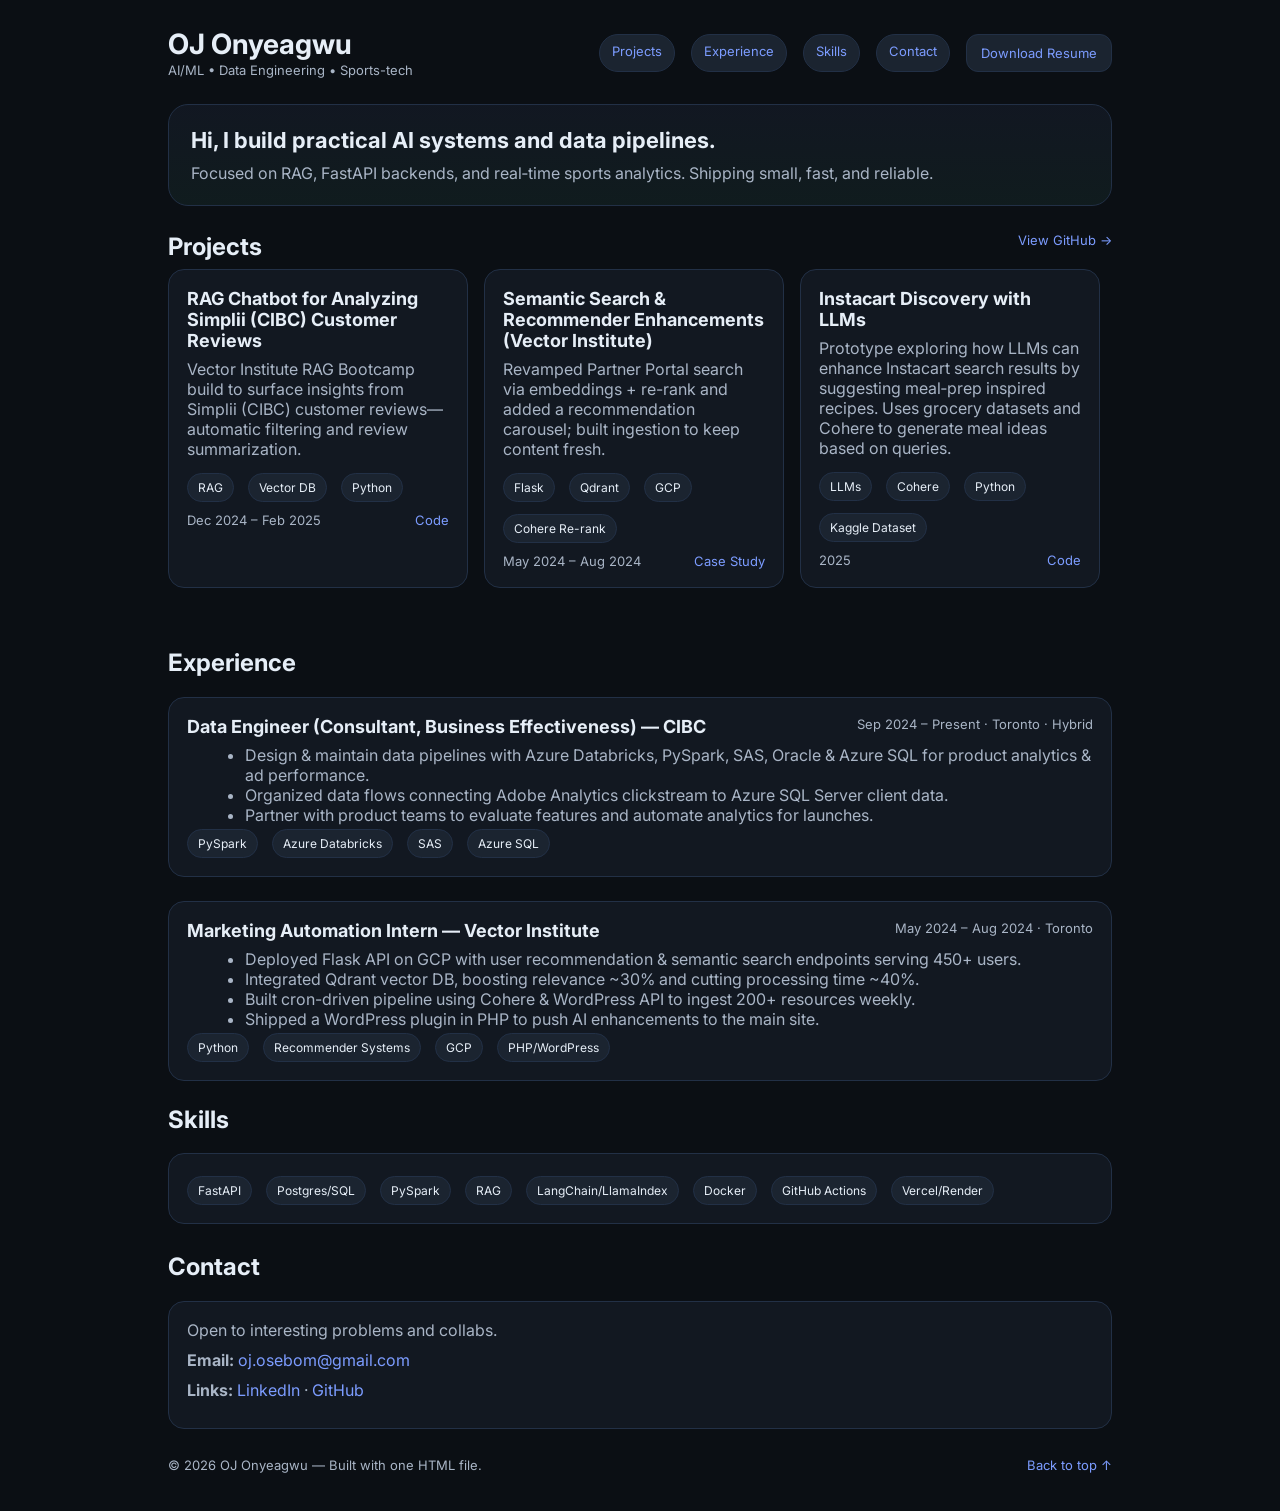
==== index.html @ ae79fc13 "Update index.html" ====
<!doctype html>
<html lang="en">
<head>
  <meta charset="utf-8" />
  <meta name="viewport" content="width=device-width, initial-scale=1" />
  <title>OJ Onyeagwu — Portfolio</title>
  <meta name="description" content="Portfolio of OJ Onyeagwu — projects, experience, and contact." />
  <link rel="preconnect" href="https://fonts.googleapis.com">
  <link rel="preconnect" href="https://fonts.gstatic.com" crossorigin>
  <link href="https://fonts.googleapis.com/css2?family=Inter:wght@400;500;600;700&display=swap" rel="stylesheet">
  <style>
    :root{--bg:#0b0f14;--card:#121821;--ink:#e6eef7;--muted:#a9b5c6;--brand:#7c9cff;--accent:#63e6be;--chip:#1b2430;--border:#223046}
    *{box-sizing:border-box}
    html,body{margin:0;background:var(--bg);color:var(--ink);font-family:Inter,system-ui,Segoe UI,Roboto,Helvetica,Arial,sans-serif}
    a{color:var(--brand);text-decoration:none;cursor:pointer}
    a:hover{text-decoration:underline}
    .wrap{max-width:1000px;margin:0 auto;padding:28px}
    header{display:flex;gap:18px;align-items:center;justify-content:space-between;flex-wrap:wrap}
    .brand{display:flex;gap:14px;align-items:center}
    h1{font-size:28px;line-height:1.2;margin:0}
    .tag{font-size:13px;color:var(--muted)}
    nav{display:flex;gap:16px;flex-wrap:wrap}
    nav a{padding:8px 12px;background:var(--chip);border:1px solid var(--border);border-radius:999px;font-size:13px}
    .hero{margin:26px 0;padding:22px;border:1px solid var(--border);background:linear-gradient(180deg, rgba(124,156,255,.06), rgba(99,230,190,.06));border-radius:20px}
    .hero h2{margin:0 0 10px 0;font-size:22px}
    .hero p{margin:0;color:var(--muted)}
    .projects-carousel{display:flex;gap:16px;overflow-x:auto;scroll-snap-type:x mandatory;padding-bottom:12px}
    .projects-carousel::-webkit-scrollbar{height:8px}
    .projects-carousel::-webkit-scrollbar-thumb{background:var(--border);border-radius:4px}
    .card{flex:0 0 300px;background:var(--card);border:1px solid var(--border);border-radius:16px;padding:18px;scroll-snap-align:start;margin-bottom:28px}
    .card h3{margin:0 0 8px 0;font-size:18px}
    .card p{margin:0 0 10px 0;color:var(--muted)}
    .pill{display:inline-block;padding:6px 10px;background:var(--chip);border:1px solid var(--border);border-radius:999px;font-size:12px;margin:4px 6px 0 0}
    .row{display:flex;justify-content:space-between;gap:10px;flex-wrap:wrap}
    .row span{color:var(--muted);font-size:13px}
    .list{display:flex;flex-wrap:wrap;gap:8px}
    footer{margin:26px 0 10px;color:var(--muted);font-size:13px}
    .btn{display:inline-flex;align-items:center;gap:8px;padding:10px 14px;border-radius:12px;border:1px solid var(--border);background:var(--chip)}
    .btn:hover{filter:brightness(1.1)}
    html{scroll-behavior:smooth}
    #experience .card{margin-bottom:24px}
  </style>
</head>
<body>
  <div class="wrap" id="top">
    <header>
      <div class="brand">
        <div>
          <h1>OJ Onyeagwu</h1>
          <div class="tag">AI/ML • Data Engineering • Sports-tech</div>
        </div>
      </div>
      <nav>
        <a onclick="document.getElementById('projects').scrollIntoView({behavior: 'smooth'})">Projects</a>
        <a onclick="document.getElementById('experience').scrollIntoView({behavior: 'smooth'})">Experience</a>
        <a onclick="document.getElementById('skills').scrollIntoView({behavior: 'smooth'})">Skills</a>
        <a onclick="document.getElementById('contact').scrollIntoView({behavior: 'smooth'})">Contact</a>
        <a class="btn" href="OJ Onyeagwu Resume 2025.pdf" download>Download Resume</a>
      </nav>
    </header>

    <section class="hero">
      <h2>Hi, I build practical AI systems and data pipelines.</h2>
      <p>Focused on RAG, FastAPI backends, and real‑time sports analytics. Shipping small, fast, and reliable.</p>
    </section>

    <section id="projects">
      <div class="row" style="margin-bottom:8px">
        <h2 style="margin:0">Projects</h2>
        <span><a href="https://github.com/osebom" target="_blank">View GitHub →</a></span>
      </div>
      <div class="projects-carousel">
        <article class="card">
          <h3>RAG Chatbot for Analyzing Simplii (CIBC) Customer Reviews</h3>
          <p>Vector Institute RAG Bootcamp build to surface insights from Simplii (CIBC) customer reviews—automatic filtering and review summarization.</p>
          <div class="list">
            <span class="pill">RAG</span><span class="pill">Vector DB</span><span class="pill">Python</span>
          </div>
          <div class="row" style="margin-top:10px">
            <span>Dec 2024 – Feb 2025</span>
            <span><a href="https://github.com/osebom/vector_ragbootcamp" target="_blank">Code</a></span>
          </div>
        </article>

        <article class="card">
          <h3>Semantic Search & Recommender Enhancements (Vector Institute)</h3>
          <p>Revamped Partner Portal search via embeddings + re-rank and added a recommendation carousel; built ingestion to keep content fresh.</p>
          <div class="list">
            <span class="pill">Flask</span><span class="pill">Qdrant</span><span class="pill">GCP</span><span class="pill">Cohere Re-rank</span>
          </div>
          <div class="row" style="margin-top:10px">
            <span>May 2024 – Aug 2024</span>
            <span><a href="https://vectorinstitute.ai/transforming-user-experiences-with-ai-ojs-internship-success/" target="_blank">Case Study</a></span>
          </div>
        </article>

        <article class="card">
          <h3>Instacart Discovery with LLMs</h3>
          <p>Prototype exploring how LLMs can enhance Instacart search results by suggesting meal‑prep inspired recipes. Uses grocery datasets and Cohere to generate meal ideas based on queries.</p>
          <div class="list">
            <span class="pill">LLMs</span><span class="pill">Cohere</span><span class="pill">Python</span><span class="pill">Kaggle Dataset</span>
          </div>
          <div class="row" style="margin-top:10px">
            <span>2025</span>
            <span><a href="https://github.com/osebom/instacart_discovery" target="_blank">Code</a></span>
          </div>
        </article>

        <article class="card">
          <h3>Fantasy League GPT</h3>
          <p>Custom OpenAI GPT + API that evaluates my FPL squad (XI, bench, captain/vice), scores team strength, flags weak points, and suggests transfers & captaincy based on fixtures and value.</p>
          <div class="list">
            <span class="pill">FastAPI</span><span class="pill">FPL API</span><span class="pill">OpenAI</span><span class="pill">GitHub Actions</span>
          </div>
          <div class="row" style="margin-top:10px">
            <span>2025</span>
            <span><a href="https://github.com/osebom/fpl_gpt" target="_blank">Code</a></span>
          </div>
        </article>
      </div>
    </section>

    <section id="experience" style="margin-top:20px">
      <h2>Experience</h2>
      <article class="card">
        <div class="row"><h3 style="margin:0">Data Engineer (Consultant, Business Effectiveness) — CIBC</h3><span>Sep 2024 – Present · Toronto · Hybrid</span></div>
        <ul style="margin:8px 0 0 18px; color: var(--muted)">
          <li>Design & maintain data pipelines with Azure Databricks, PySpark, SAS, Oracle & Azure SQL for product analytics & ad performance.</li>
          <li>Organized data flows connecting Adobe Analytics clickstream to Azure SQL Server client data.</li>
          <li>Partner with product teams to evaluate features and automate analytics for launches.</li>
        </ul>
        <div class="list">
          <span class="pill">PySpark</span><span class="pill">Azure Databricks</span><span class="pill">SAS</span><span class="pill">Azure SQL</span>
        </div>
      </article>

      <article class="card">
        <div class="row"><h3 style="margin:0">Marketing Automation Intern — Vector Institute</h3><span>May 2024 – Aug 2024 · Toronto</span></div>
        <ul style="margin:8px 0 0 18px; color: var(--muted)">
          <li>Deployed Flask API on GCP with user recommendation & semantic search endpoints serving 450+ users.</li>
          <li>Integrated Qdrant vector DB, boosting relevance ~30% and cutting processing time ~40%.</li>
          <li>Built cron-driven pipeline using Cohere & WordPress API to ingest 200+ resources weekly.</li>
          <li>Shipped a WordPress plugin in PHP to push AI enhancements to the main site.</li>
        </ul>
        <div class="list">
          <span class="pill">Python</span><span class="pill">Recommender Systems</span><span class="pill">GCP</span><span class="pill">PHP/WordPress</span>
        </div>
      </article>
    </section>

    <section id="skills" style="margin-top:20px">
      <h2>Skills</h2>
      <div class="card">
        <div class="list">
          <span class="pill">FastAPI</span><span class="pill">Postgres/SQL</span><span class="pill">PySpark</span><span class="pill">RAG</span><span class="pill">LangChain/LlamaIndex</span>
          <span class="pill">Docker</span><span class="pill">GitHub Actions</span><span class="pill">Vercel/Render</span>
        </div>
      </div>
    </section>

    <section id="contact" style="margin-top:20px">
      <h2>Contact</h2>
      <div class="card">
        <p>Open to interesting problems and collabs.</p>
        <p><strong>Email:</strong> <a href="mailto:oj.osebom@gmail.com">oj.osebom@gmail.com</a></p>
        <p><strong>Links:</strong> <a href="https://www.linkedin.com/in/ojonyeagwu/" target="_blank">LinkedIn</a> · <a href="https://github.com/osebom" target="_blank">GitHub</a></p>
      </div>
    </section>

    <footer>© <span id="y"></span> OJ Onyeagwu — Built with one HTML file.
      <span style="float:right"><a href="#top">Back to top ↑</a></span>
    </footer>
  </div>
  <script>document.getElementById('y').textContent=new Date().getFullYear()</script>
</body>
</html>
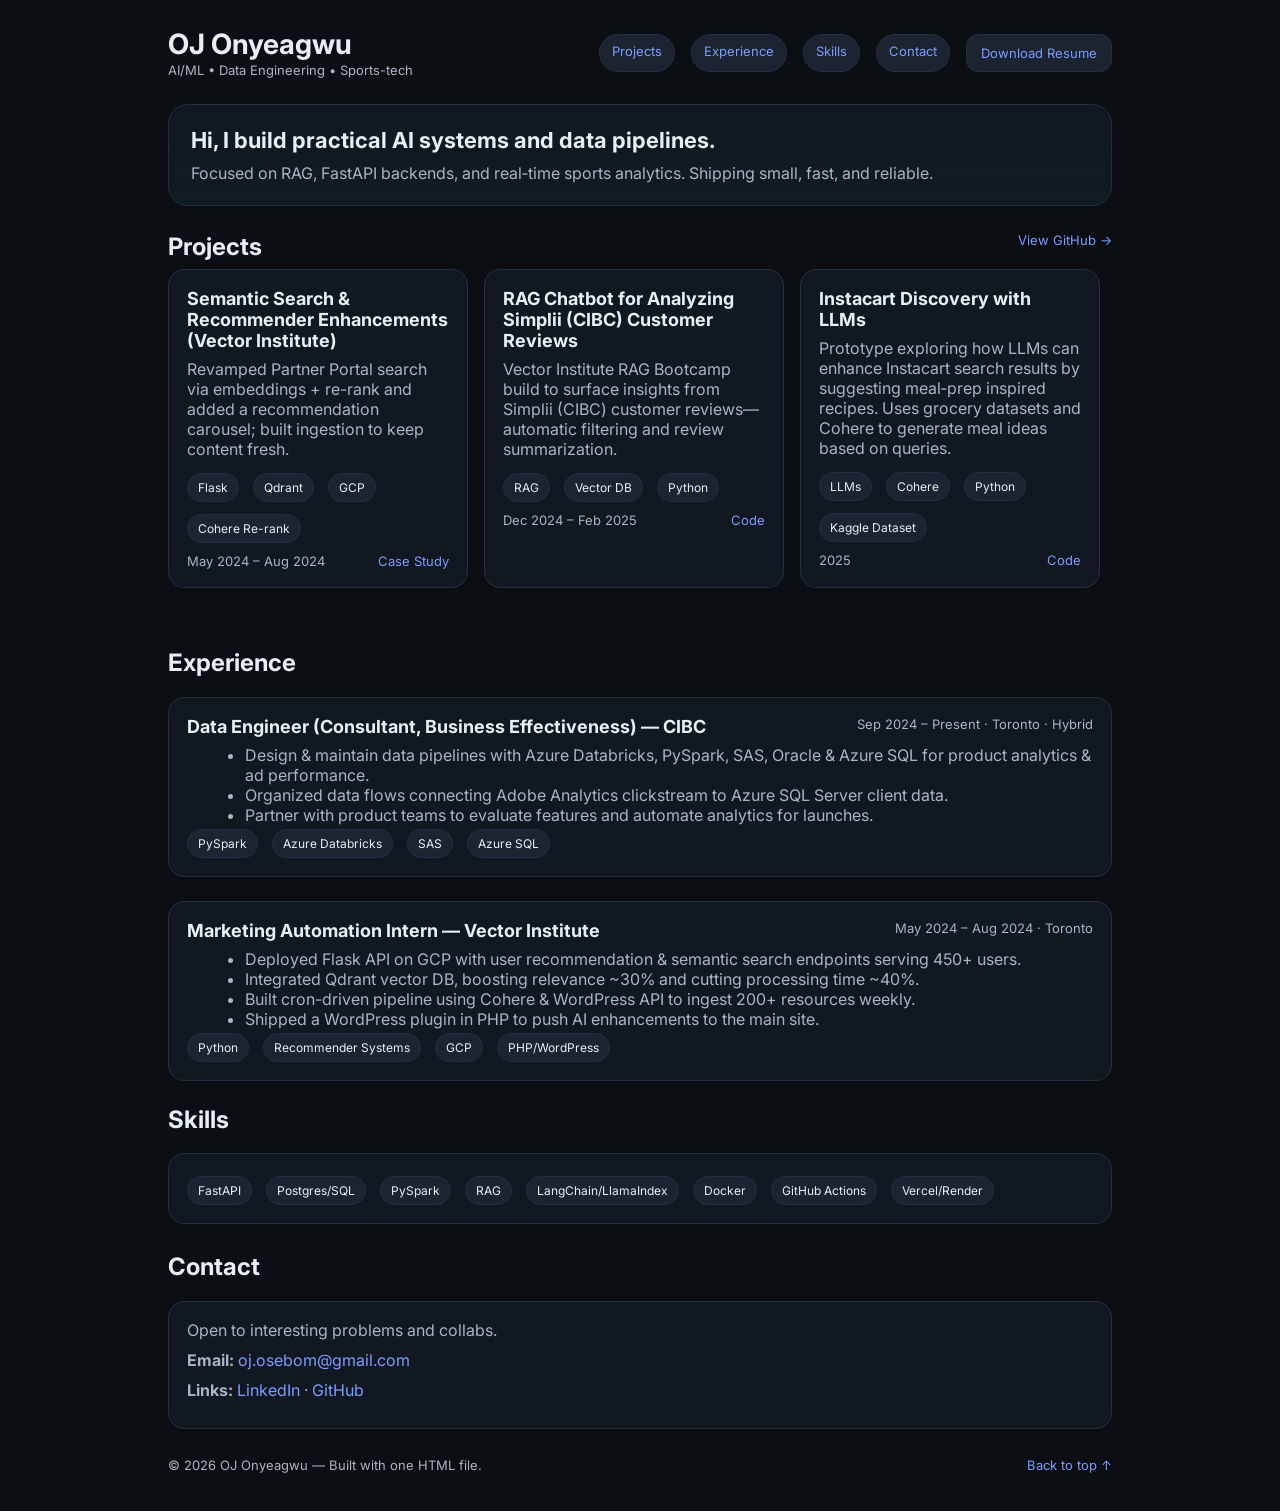
==== commit 56f8d5e3: "Update index.html" ====
--- a/index.html
+++ b/index.html
@@ -70,17 +70,6 @@
         <span><a href="https://github.com/osebom" target="_blank">View GitHub →</a></span>
       </div>
       <div class="projects-carousel">
-        <article class="card">
-          <h3>RAG Chatbot for Analyzing Simplii (CIBC) Customer Reviews</h3>
-          <p>Vector Institute RAG Bootcamp build to surface insights from Simplii (CIBC) customer reviews—automatic filtering and review summarization.</p>
-          <div class="list">
-            <span class="pill">RAG</span><span class="pill">Vector DB</span><span class="pill">Python</span>
-          </div>
-          <div class="row" style="margin-top:10px">
-            <span>Dec 2024 – Feb 2025</span>
-            <span><a href="https://github.com/osebom/vector_ragbootcamp" target="_blank">Code</a></span>
-          </div>
-        </article>
 
         <article class="card">
           <h3>Semantic Search & Recommender Enhancements (Vector Institute)</h3>
@@ -91,6 +80,18 @@
           <div class="row" style="margin-top:10px">
             <span>May 2024 – Aug 2024</span>
             <span><a href="https://vectorinstitute.ai/transforming-user-experiences-with-ai-ojs-internship-success/" target="_blank">Case Study</a></span>
+          </div>
+        </article>
+        
+        <article class="card">
+          <h3>RAG Chatbot for Analyzing Simplii (CIBC) Customer Reviews</h3>
+          <p>Vector Institute RAG Bootcamp build to surface insights from Simplii (CIBC) customer reviews—automatic filtering and review summarization.</p>
+          <div class="list">
+            <span class="pill">RAG</span><span class="pill">Vector DB</span><span class="pill">Python</span>
+          </div>
+          <div class="row" style="margin-top:10px">
+            <span>Dec 2024 – Feb 2025</span>
+            <span><a href="https://github.com/osebom/vector_ragbootcamp" target="_blank">Code</a></span>
           </div>
         </article>
 
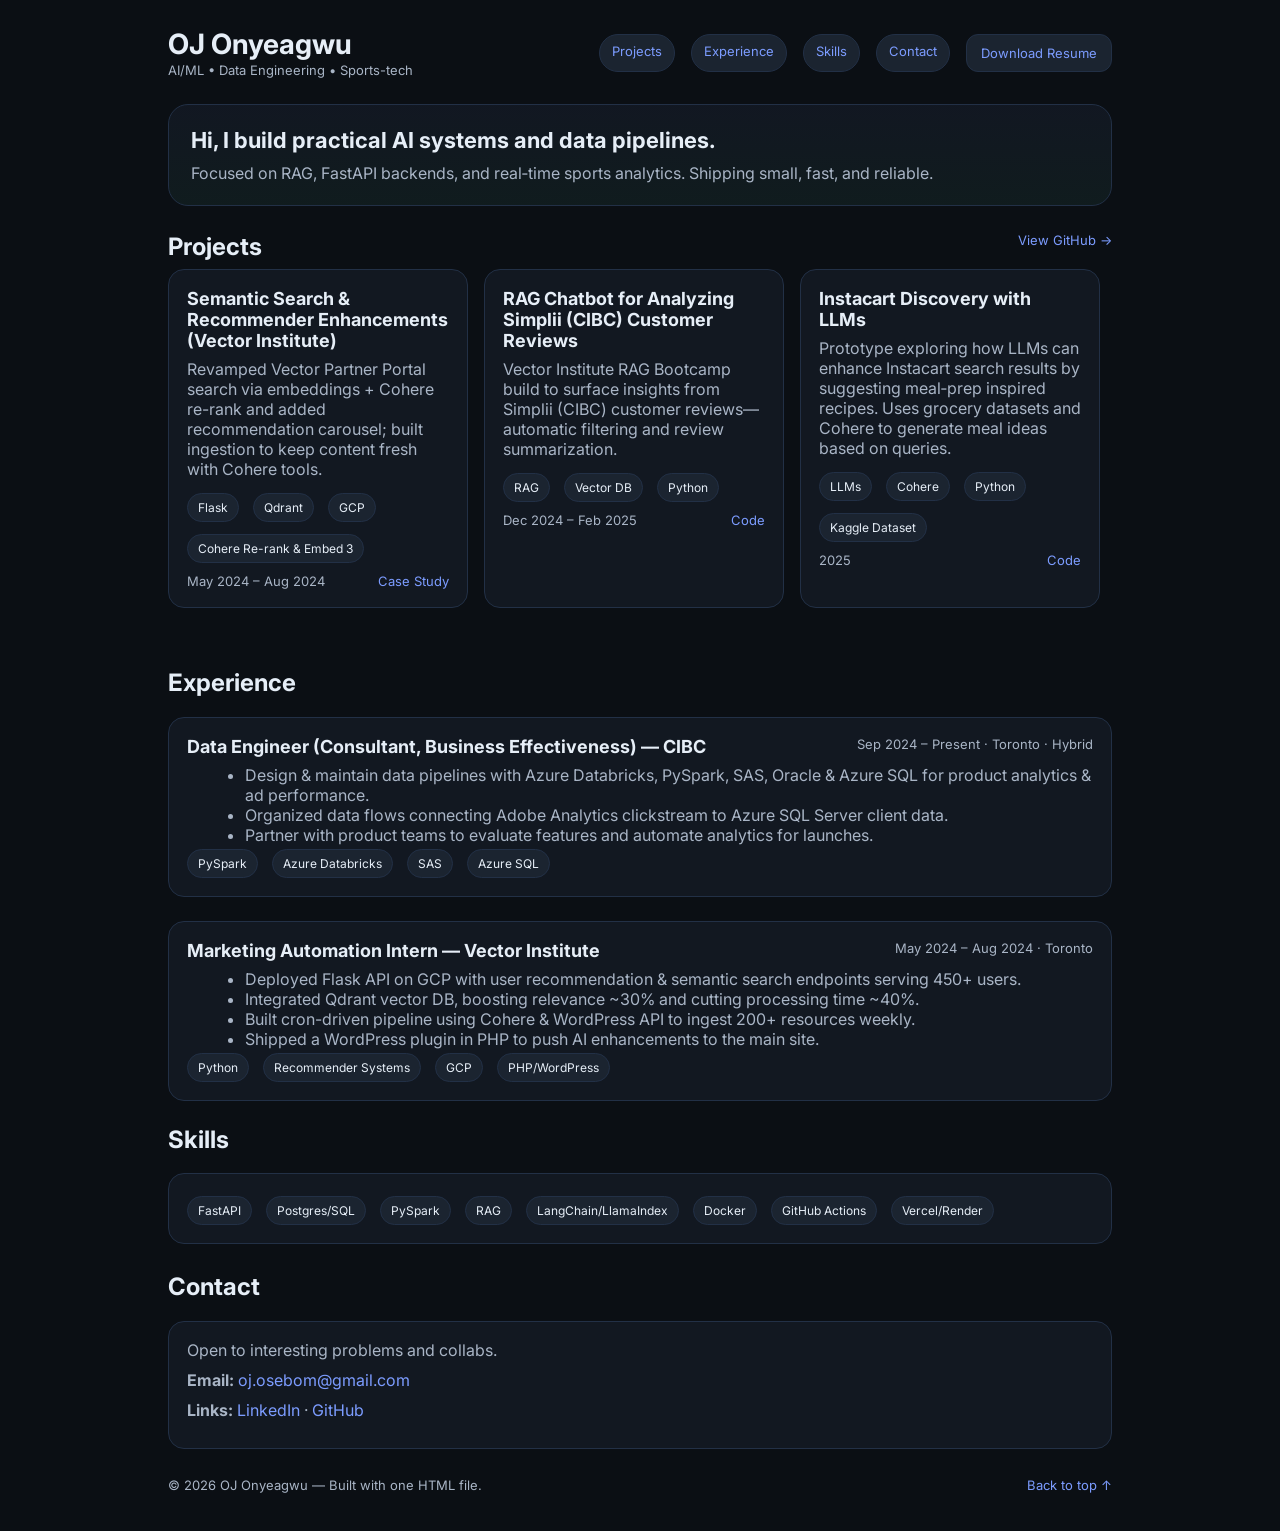
==== commit 18ff08b5: "Update index.html" ====
--- a/index.html
+++ b/index.html
@@ -73,9 +73,9 @@
 
         <article class="card">
           <h3>Semantic Search & Recommender Enhancements (Vector Institute)</h3>
-          <p>Revamped Partner Portal search via embeddings + re-rank and added a recommendation carousel; built ingestion to keep content fresh.</p>
+          <p>Revamped Vector Partner Portal search via embeddings + Cohere re-rank and added recommendation carousel; built ingestion to keep content fresh with Cohere tools.</p>
           <div class="list">
-            <span class="pill">Flask</span><span class="pill">Qdrant</span><span class="pill">GCP</span><span class="pill">Cohere Re-rank</span>
+            <span class="pill">Flask</span><span class="pill">Qdrant</span><span class="pill">GCP</span><span class="pill">Cohere Re-rank & Embed 3</span>
           </div>
           <div class="row" style="margin-top:10px">
             <span>May 2024 – Aug 2024</span>
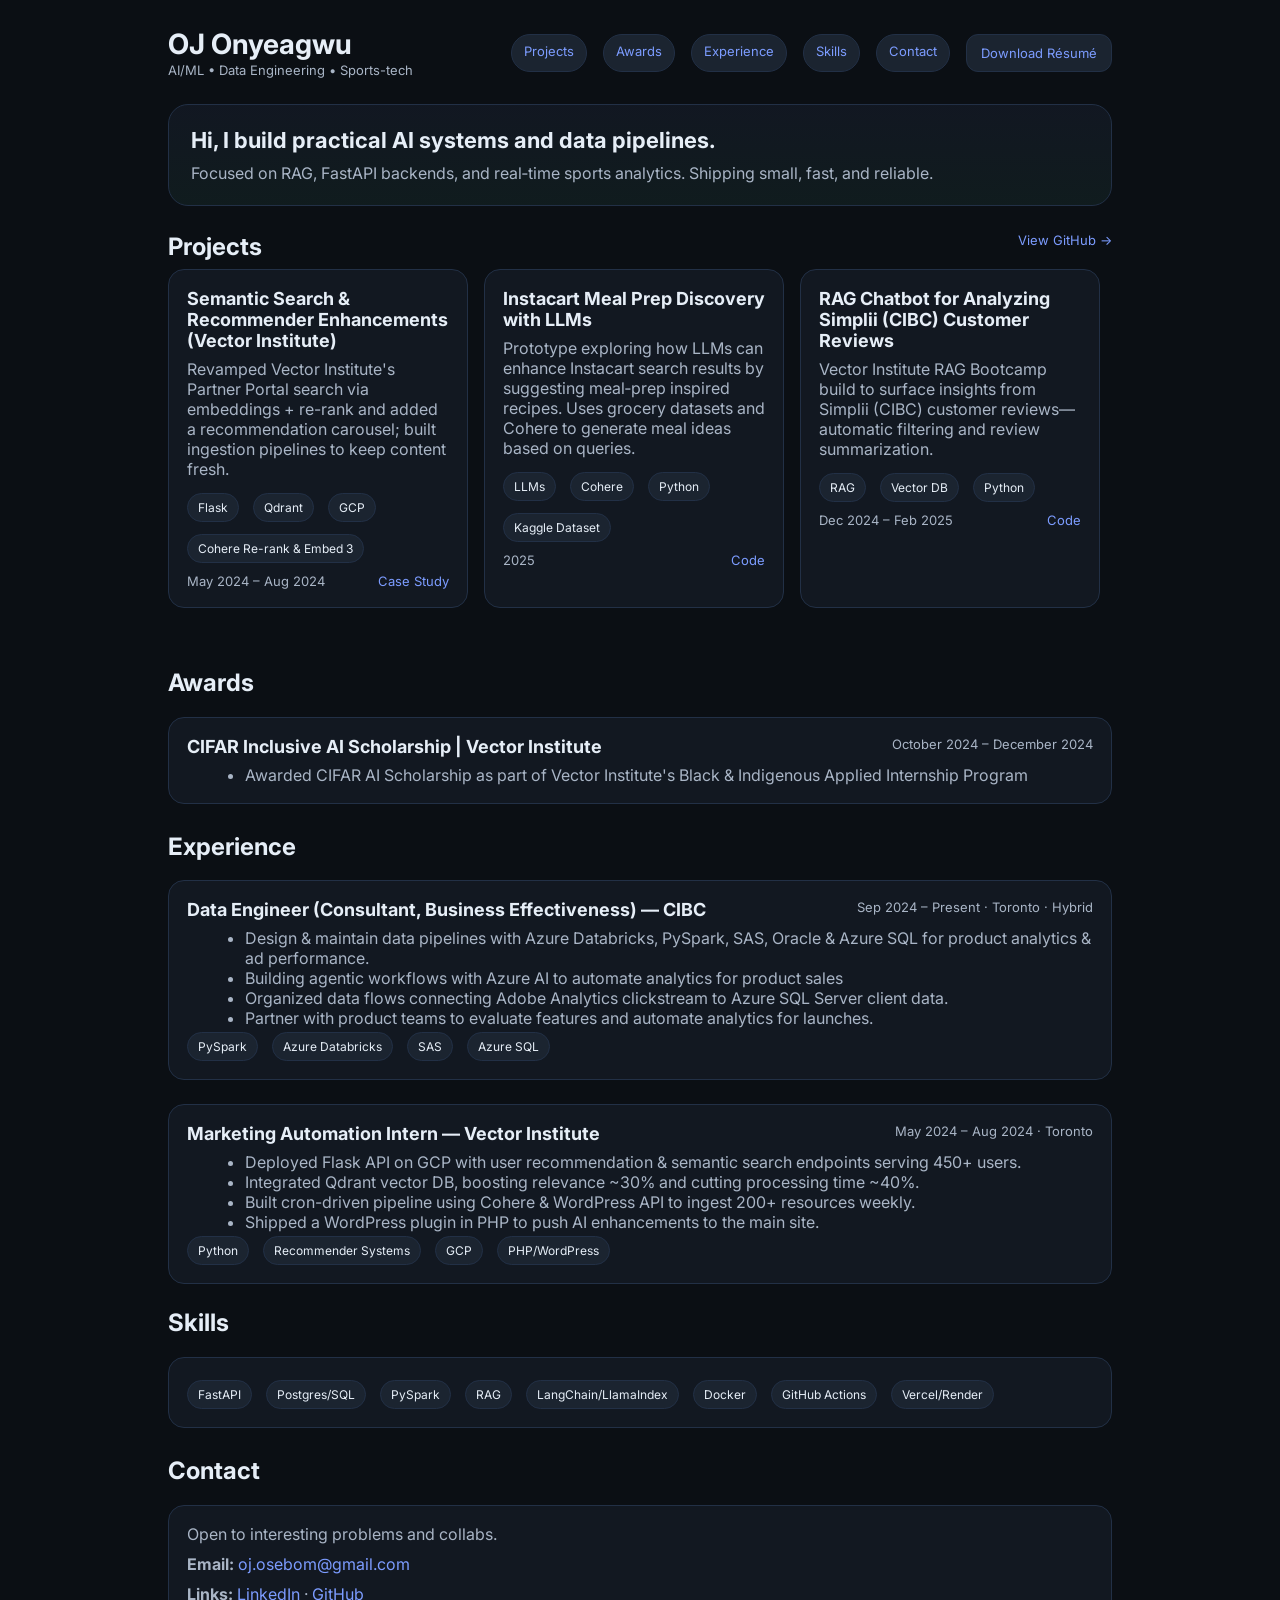
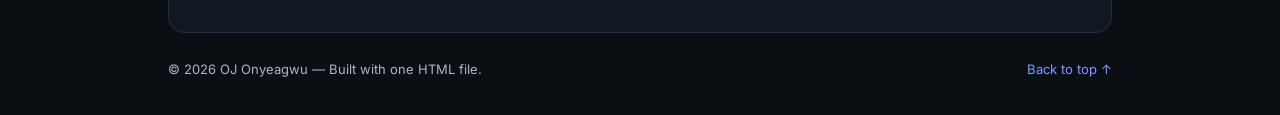
==== commit 362a760e: "Update index.html" ====
--- a/index.html
+++ b/index.html
@@ -52,10 +52,11 @@
       </div>
       <nav>
         <a onclick="document.getElementById('projects').scrollIntoView({behavior: 'smooth'})">Projects</a>
+        <a onclick="document.getElementById('awards').scrollIntoView({behavior: 'smooth'})">Awards</a>
         <a onclick="document.getElementById('experience').scrollIntoView({behavior: 'smooth'})">Experience</a>
         <a onclick="document.getElementById('skills').scrollIntoView({behavior: 'smooth'})">Skills</a>
         <a onclick="document.getElementById('contact').scrollIntoView({behavior: 'smooth'})">Contact</a>
-        <a class="btn" href="OJ Onyeagwu Resume 2025.pdf" download>Download Resume</a>
+        <a class="btn" href="OJ Onyeagwu AI Scientist Resume.pdf" download>Download Résumé</a>
       </nav>
     </header>
 
@@ -73,7 +74,7 @@
 
         <article class="card">
           <h3>Semantic Search & Recommender Enhancements (Vector Institute)</h3>
-          <p>Revamped Vector Partner Portal search via embeddings + Cohere re-rank and added recommendation carousel; built ingestion to keep content fresh with Cohere tools.</p>
+          <p>Revamped Vector Institute's Partner Portal search via embeddings + re-rank and added a recommendation carousel; built ingestion pipelines to keep content fresh.</p>
           <div class="list">
             <span class="pill">Flask</span><span class="pill">Qdrant</span><span class="pill">GCP</span><span class="pill">Cohere Re-rank & Embed 3</span>
           </div>
@@ -82,7 +83,19 @@
             <span><a href="https://vectorinstitute.ai/transforming-user-experiences-with-ai-ojs-internship-success/" target="_blank">Case Study</a></span>
           </div>
         </article>
-        
+
+        <article class="card">
+          <h3>Instacart Meal Prep Discovery with LLMs</h3>
+          <p>Prototype exploring how LLMs can enhance Instacart search results by suggesting meal‑prep inspired recipes. Uses grocery datasets and Cohere to generate meal ideas based on queries.</p>
+          <div class="list">
+            <span class="pill">LLMs</span><span class="pill">Cohere</span><span class="pill">Python</span><span class="pill">Kaggle Dataset</span>
+          </div>
+          <div class="row" style="margin-top:10px">
+            <span>2025</span>
+            <span><a href="https://github.com/osebom/instacart_discovery" target="_blank">Code</a></span>
+          </div>
+        </article>
+
         <article class="card">
           <h3>RAG Chatbot for Analyzing Simplii (CIBC) Customer Reviews</h3>
           <p>Vector Institute RAG Bootcamp build to surface insights from Simplii (CIBC) customer reviews—automatic filtering and review summarization.</p>
@@ -92,18 +105,6 @@
           <div class="row" style="margin-top:10px">
             <span>Dec 2024 – Feb 2025</span>
             <span><a href="https://github.com/osebom/vector_ragbootcamp" target="_blank">Code</a></span>
-          </div>
-        </article>
-
-        <article class="card">
-          <h3>Instacart Discovery with LLMs</h3>
-          <p>Prototype exploring how LLMs can enhance Instacart search results by suggesting meal‑prep inspired recipes. Uses grocery datasets and Cohere to generate meal ideas based on queries.</p>
-          <div class="list">
-            <span class="pill">LLMs</span><span class="pill">Cohere</span><span class="pill">Python</span><span class="pill">Kaggle Dataset</span>
-          </div>
-          <div class="row" style="margin-top:10px">
-            <span>2025</span>
-            <span><a href="https://github.com/osebom/instacart_discovery" target="_blank">Code</a></span>
           </div>
         </article>
 
@@ -121,12 +122,23 @@
       </div>
     </section>
 
+    <section id="awards" style="margin-top:20px">
+      <h2>Awards</h2>
+      <article class="card">
+        <div class="row"><h3 style="margin:0">CIFAR Inclusive AI Scholarship | Vector Institute</h3><span>October 2024 – December 2024</span></div>
+        <ul style="margin:8px 0 0 18px; color: var(--muted)">
+          <li>Awarded CIFAR AI Scholarship as part of Vector Institute's Black & Indigenous Applied Internship Program</li>
+        </ul>
+      </article>
+    </section>
+
     <section id="experience" style="margin-top:20px">
       <h2>Experience</h2>
       <article class="card">
         <div class="row"><h3 style="margin:0">Data Engineer (Consultant, Business Effectiveness) — CIBC</h3><span>Sep 2024 – Present · Toronto · Hybrid</span></div>
         <ul style="margin:8px 0 0 18px; color: var(--muted)">
           <li>Design & maintain data pipelines with Azure Databricks, PySpark, SAS, Oracle & Azure SQL for product analytics & ad performance.</li>
+          <li>Building agentic workflows with Azure AI to automate analytics for product sales</li>
           <li>Organized data flows connecting Adobe Analytics clickstream to Azure SQL Server client data.</li>
           <li>Partner with product teams to evaluate features and automate analytics for launches.</li>
         </ul>
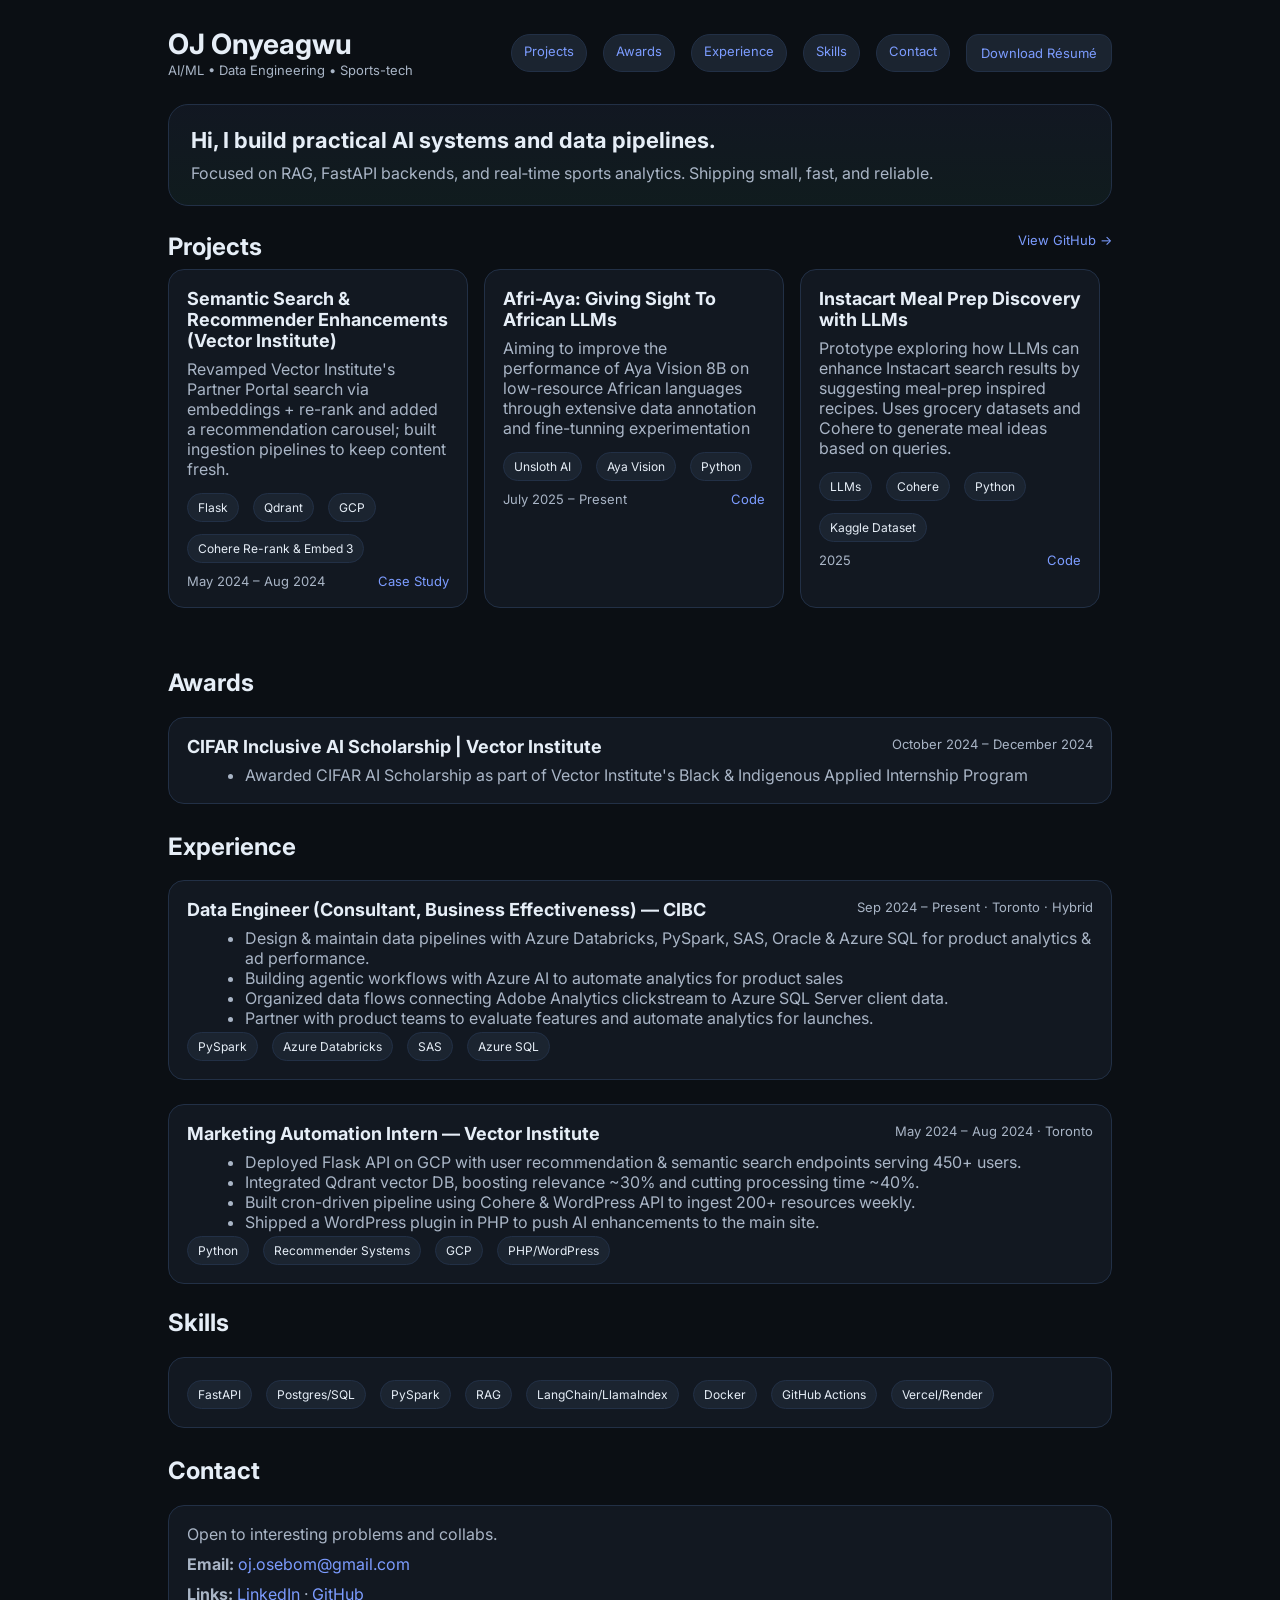
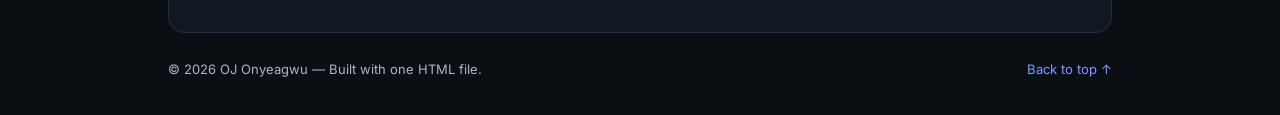
==== commit 4b785ac3: "Update index.html" ====
--- a/index.html
+++ b/index.html
@@ -85,6 +85,18 @@
         </article>
 
         <article class="card">
+          <h3>Afri-Aya: Giving Sight To African LLMs</h3>
+          <p>Aiming to improve the performance of Aya Vision 8B on low-resource African languages through extensive data annotation and fine-tunning experimentation</p>
+          <div class="list">
+            <span class="pill">Unsloth AI</span><span class="pill">Aya Vision</span><span class="pill">Python</span>
+          </div>
+          <div class="row" style="margin-top:10px">
+            <span>July 2025 – Present </span>
+            <span><a href="https://github.com/BakungaBronson/CreativeCommonsImageCollection" target="_blank">Code</a></span>
+          </div>
+        </article>
+
+        <article class="card">
           <h3>Instacart Meal Prep Discovery with LLMs</h3>
           <p>Prototype exploring how LLMs can enhance Instacart search results by suggesting meal‑prep inspired recipes. Uses grocery datasets and Cohere to generate meal ideas based on queries.</p>
           <div class="list">
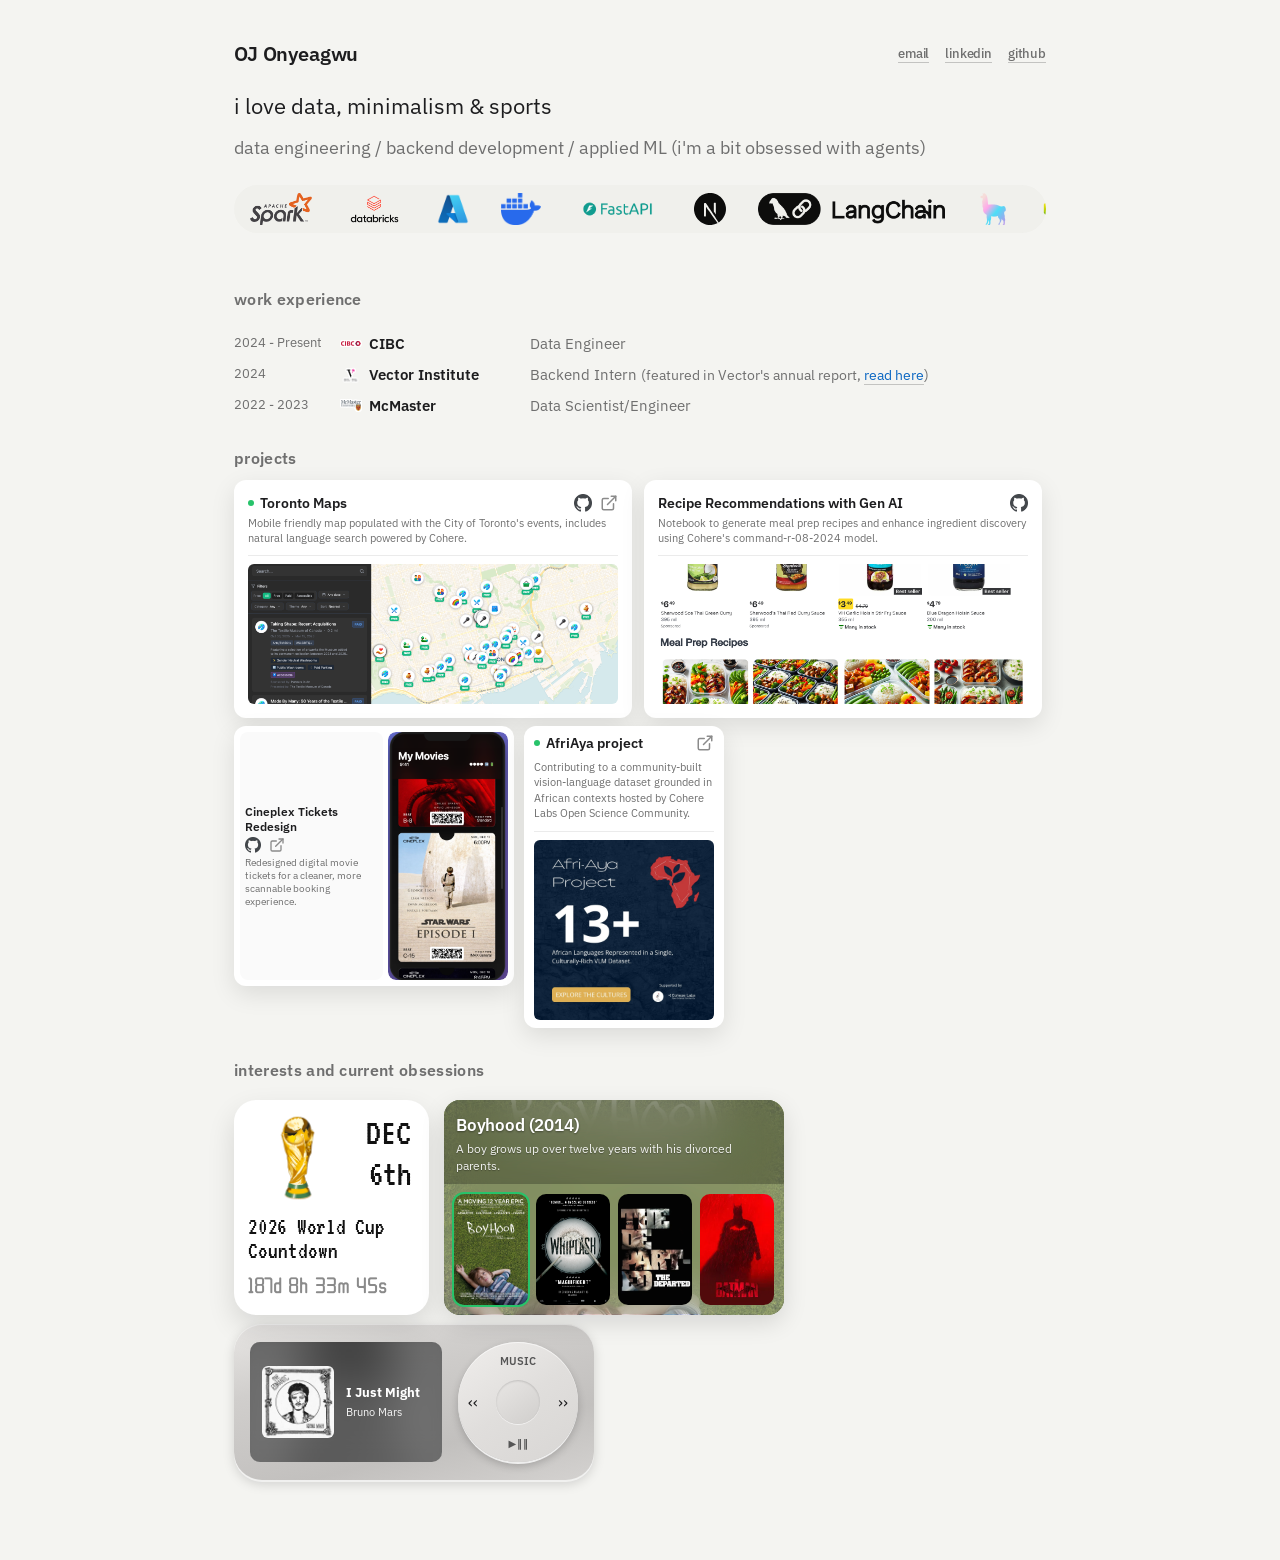
==== commit 1224024a: "Initial commit: portfolio site Co-authored-by: Cursor <cursoragent@cursor.com>" ====
--- a/index.html
+++ b/index.html
@@ -1,201 +1,223 @@
-<!doctype html>
+<!DOCTYPE html>
 <html lang="en">
-<head>
-  <meta charset="utf-8" />
-  <meta name="viewport" content="width=device-width, initial-scale=1" />
-  <title>OJ Onyeagwu — Portfolio</title>
-  <meta name="description" content="Portfolio of OJ Onyeagwu — projects, experience, and contact." />
-  <link rel="preconnect" href="https://fonts.googleapis.com">
-  <link rel="preconnect" href="https://fonts.gstatic.com" crossorigin>
-  <link href="https://fonts.googleapis.com/css2?family=Inter:wght@400;500;600;700&display=swap" rel="stylesheet">
-  <style>
-    :root{--bg:#0b0f14;--card:#121821;--ink:#e6eef7;--muted:#a9b5c6;--brand:#7c9cff;--accent:#63e6be;--chip:#1b2430;--border:#223046}
-    *{box-sizing:border-box}
-    html,body{margin:0;background:var(--bg);color:var(--ink);font-family:Inter,system-ui,Segoe UI,Roboto,Helvetica,Arial,sans-serif}
-    a{color:var(--brand);text-decoration:none;cursor:pointer}
-    a:hover{text-decoration:underline}
-    .wrap{max-width:1000px;margin:0 auto;padding:28px}
-    header{display:flex;gap:18px;align-items:center;justify-content:space-between;flex-wrap:wrap}
-    .brand{display:flex;gap:14px;align-items:center}
-    h1{font-size:28px;line-height:1.2;margin:0}
-    .tag{font-size:13px;color:var(--muted)}
-    nav{display:flex;gap:16px;flex-wrap:wrap}
-    nav a{padding:8px 12px;background:var(--chip);border:1px solid var(--border);border-radius:999px;font-size:13px}
-    .hero{margin:26px 0;padding:22px;border:1px solid var(--border);background:linear-gradient(180deg, rgba(124,156,255,.06), rgba(99,230,190,.06));border-radius:20px}
-    .hero h2{margin:0 0 10px 0;font-size:22px}
-    .hero p{margin:0;color:var(--muted)}
-    .projects-carousel{display:flex;gap:16px;overflow-x:auto;scroll-snap-type:x mandatory;padding-bottom:12px}
-    .projects-carousel::-webkit-scrollbar{height:8px}
-    .projects-carousel::-webkit-scrollbar-thumb{background:var(--border);border-radius:4px}
-    .card{flex:0 0 300px;background:var(--card);border:1px solid var(--border);border-radius:16px;padding:18px;scroll-snap-align:start;margin-bottom:28px}
-    .card h3{margin:0 0 8px 0;font-size:18px}
-    .card p{margin:0 0 10px 0;color:var(--muted)}
-    .pill{display:inline-block;padding:6px 10px;background:var(--chip);border:1px solid var(--border);border-radius:999px;font-size:12px;margin:4px 6px 0 0}
-    .row{display:flex;justify-content:space-between;gap:10px;flex-wrap:wrap}
-    .row span{color:var(--muted);font-size:13px}
-    .list{display:flex;flex-wrap:wrap;gap:8px}
-    footer{margin:26px 0 10px;color:var(--muted);font-size:13px}
-    .btn{display:inline-flex;align-items:center;gap:8px;padding:10px 14px;border-radius:12px;border:1px solid var(--border);background:var(--chip)}
-    .btn:hover{filter:brightness(1.1)}
-    html{scroll-behavior:smooth}
-    #experience .card{margin-bottom:24px}
-  </style>
-</head>
-<body>
-  <div class="wrap" id="top">
-    <header>
-      <div class="brand">
-        <div>
-          <h1>OJ Onyeagwu</h1>
-          <div class="tag">AI/ML • Data Engineering • Sports-tech</div>
-        </div>
+  <head>
+    <meta charset="UTF-8" />
+    <meta name="viewport" content="width=device-width, initial-scale=1" />
+    <title>OJ Onyeagwu</title>
+    <link rel="stylesheet" href="src/style.css?v=3" />
+    <link rel="preconnect" href="https://fonts.googleapis.com" />
+    <link rel="preconnect" href="https://fonts.gstatic.com" crossorigin />
+    <link
+      href="https://fonts.googleapis.com/css2?family=IBM+Plex+Sans:wght@300;400;500;600&family=IBM+Plex+Mono:wght@400;500&display=swap"
+      rel="stylesheet"
+    />
+    <link href="https://fonts.googleapis.com/css2?family=Orbitron&family=VT323&family=ZCOOL+QingKe+HuangYou&display=swap" rel="stylesheet" />
+  </head>
+  <body>
+    <header class="topbar">
+      <div class="name">OJ Onyeagwu</div>
+      <div class="topbar-contact">
+        <a class="topbar-link" href="mailto:oj.osebom@gmail.com">email</a>
+        <a class="topbar-link" href="https://www.linkedin.com/in/ojonyeagwu/" target="_blank" rel="noopener">linkedin</a>
+        <a class="topbar-link" href="https://github.com/osebom" target="_blank" rel="noopener">github</a>
       </div>
-      <nav>
-        <a onclick="document.getElementById('projects').scrollIntoView({behavior: 'smooth'})">Projects</a>
-        <a onclick="document.getElementById('awards').scrollIntoView({behavior: 'smooth'})">Awards</a>
-        <a onclick="document.getElementById('experience').scrollIntoView({behavior: 'smooth'})">Experience</a>
-        <a onclick="document.getElementById('skills').scrollIntoView({behavior: 'smooth'})">Skills</a>
-        <a onclick="document.getElementById('contact').scrollIntoView({behavior: 'smooth'})">Contact</a>
-        <a class="btn" href="OJ Onyeagwu AI Scientist Resume.pdf" download>Download Résumé</a>
-      </nav>
     </header>
 
-    <section class="hero">
-      <h2>Hi, I build practical AI systems and data pipelines.</h2>
-      <p>Focused on RAG, FastAPI backends, and real‑time sports analytics. Shipping small, fast, and reliable.</p>
-    </section>
-
-    <section id="projects">
-      <div class="row" style="margin-bottom:8px">
-        <h2 style="margin:0">Projects</h2>
-        <span><a href="https://github.com/osebom" target="_blank">View GitHub →</a></span>
-      </div>
-      <div class="projects-carousel">
-
-        <article class="card">
-          <h3>Semantic Search & Recommender Enhancements (Vector Institute)</h3>
-          <p>Revamped Vector Institute's Partner Portal search via embeddings + re-rank and added a recommendation carousel; built ingestion pipelines to keep content fresh.</p>
-          <div class="list">
-            <span class="pill">Flask</span><span class="pill">Qdrant</span><span class="pill">GCP</span><span class="pill">Cohere Re-rank & Embed 3</span>
-          </div>
-          <div class="row" style="margin-top:10px">
-            <span>May 2024 – Aug 2024</span>
-            <span><a href="https://vectorinstitute.ai/transforming-user-experiences-with-ai-ojs-internship-success/" target="_blank">Case Study</a></span>
-          </div>
-        </article>
-
-        <article class="card">
-          <h3>Afri-Aya: Giving Sight To African LLMs</h3>
-          <p>Aiming to improve the performance of Aya Vision 8B on low-resource African languages through extensive data annotation and fine-tunning experimentation</p>
-          <div class="list">
-            <span class="pill">Unsloth AI</span><span class="pill">Aya Vision</span><span class="pill">Python</span>
-          </div>
-          <div class="row" style="margin-top:10px">
-            <span>July 2025 – Present </span>
-            <span><a href="https://github.com/BakungaBronson/CreativeCommonsImageCollection" target="_blank">Code</a></span>
-          </div>
-        </article>
-
-        <article class="card">
-          <h3>Instacart Meal Prep Discovery with LLMs</h3>
-          <p>Prototype exploring how LLMs can enhance Instacart search results by suggesting meal‑prep inspired recipes. Uses grocery datasets and Cohere to generate meal ideas based on queries.</p>
-          <div class="list">
-            <span class="pill">LLMs</span><span class="pill">Cohere</span><span class="pill">Python</span><span class="pill">Kaggle Dataset</span>
-          </div>
-          <div class="row" style="margin-top:10px">
-            <span>2025</span>
-            <span><a href="https://github.com/osebom/instacart_discovery" target="_blank">Code</a></span>
-          </div>
-        </article>
-
-        <article class="card">
-          <h3>RAG Chatbot for Analyzing Simplii (CIBC) Customer Reviews</h3>
-          <p>Vector Institute RAG Bootcamp build to surface insights from Simplii (CIBC) customer reviews—automatic filtering and review summarization.</p>
-          <div class="list">
-            <span class="pill">RAG</span><span class="pill">Vector DB</span><span class="pill">Python</span>
-          </div>
-          <div class="row" style="margin-top:10px">
-            <span>Dec 2024 – Feb 2025</span>
-            <span><a href="https://github.com/osebom/vector_ragbootcamp" target="_blank">Code</a></span>
-          </div>
-        </article>
-
-        <article class="card">
-          <h3>Fantasy League GPT</h3>
-          <p>Custom OpenAI GPT + API that evaluates my FPL squad (XI, bench, captain/vice), scores team strength, flags weak points, and suggests transfers & captaincy based on fixtures and value.</p>
-          <div class="list">
-            <span class="pill">FastAPI</span><span class="pill">FPL API</span><span class="pill">OpenAI</span><span class="pill">GitHub Actions</span>
-          </div>
-          <div class="row" style="margin-top:10px">
-            <span>2025</span>
-            <span><a href="https://github.com/osebom/fpl_gpt" target="_blank">Code</a></span>
-          </div>
-        </article>
-      </div>
-    </section>
-
-    <section id="awards" style="margin-top:20px">
-      <h2>Awards</h2>
-      <article class="card">
-        <div class="row"><h3 style="margin:0">CIFAR Inclusive AI Scholarship | Vector Institute</h3><span>October 2024 – December 2024</span></div>
-        <ul style="margin:8px 0 0 18px; color: var(--muted)">
-          <li>Awarded CIFAR AI Scholarship as part of Vector Institute's Black & Indigenous Applied Internship Program</li>
-        </ul>
-      </article>
-    </section>
-
-    <section id="experience" style="margin-top:20px">
-      <h2>Experience</h2>
-      <article class="card">
-        <div class="row"><h3 style="margin:0">Data Engineer (Consultant, Business Effectiveness) — CIBC</h3><span>Sep 2024 – Present · Toronto · Hybrid</span></div>
-        <ul style="margin:8px 0 0 18px; color: var(--muted)">
-          <li>Design & maintain data pipelines with Azure Databricks, PySpark, SAS, Oracle & Azure SQL for product analytics & ad performance.</li>
-          <li>Building agentic workflows with Azure AI to automate analytics for product sales</li>
-          <li>Organized data flows connecting Adobe Analytics clickstream to Azure SQL Server client data.</li>
-          <li>Partner with product teams to evaluate features and automate analytics for launches.</li>
-        </ul>
-        <div class="list">
-          <span class="pill">PySpark</span><span class="pill">Azure Databricks</span><span class="pill">SAS</span><span class="pill">Azure SQL</span>
-        </div>
-      </article>
-
-      <article class="card">
-        <div class="row"><h3 style="margin:0">Marketing Automation Intern — Vector Institute</h3><span>May 2024 – Aug 2024 · Toronto</span></div>
-        <ul style="margin:8px 0 0 18px; color: var(--muted)">
-          <li>Deployed Flask API on GCP with user recommendation & semantic search endpoints serving 450+ users.</li>
-          <li>Integrated Qdrant vector DB, boosting relevance ~30% and cutting processing time ~40%.</li>
-          <li>Built cron-driven pipeline using Cohere & WordPress API to ingest 200+ resources weekly.</li>
-          <li>Shipped a WordPress plugin in PHP to push AI enhancements to the main site.</li>
-        </ul>
-        <div class="list">
-          <span class="pill">Python</span><span class="pill">Recommender Systems</span><span class="pill">GCP</span><span class="pill">PHP/WordPress</span>
-        </div>
-      </article>
-    </section>
-
-    <section id="skills" style="margin-top:20px">
-      <h2>Skills</h2>
-      <div class="card">
-        <div class="list">
-          <span class="pill">FastAPI</span><span class="pill">Postgres/SQL</span><span class="pill">PySpark</span><span class="pill">RAG</span><span class="pill">LangChain/LlamaIndex</span>
-          <span class="pill">Docker</span><span class="pill">GitHub Actions</span><span class="pill">Vercel/Render</span>
-        </div>
-      </div>
-    </section>
-
-    <section id="contact" style="margin-top:20px">
-      <h2>Contact</h2>
-      <div class="card">
-        <p>Open to interesting problems and collabs.</p>
-        <p><strong>Email:</strong> <a href="mailto:oj.osebom@gmail.com">oj.osebom@gmail.com</a></p>
-        <p><strong>Links:</strong> <a href="https://www.linkedin.com/in/ojonyeagwu/" target="_blank">LinkedIn</a> · <a href="https://github.com/osebom" target="_blank">GitHub</a></p>
-      </div>
-    </section>
-
-    <footer>© <span id="y"></span> OJ Onyeagwu — Built with one HTML file.
-      <span style="float:right"><a href="#top">Back to top ↑</a></span>
-    </footer>
-  </div>
-  <script>document.getElementById('y').textContent=new Date().getFullYear()</script>
-</body>
+    <main class="page">
+      <section class="hero">
+        <p class="kicker">i love data, minimalism &amp; sports</p>
+        <p class="subkicker">data engineering / backend development / applied ML (i'm a bit obsessed with agents)</p>
+        <div class="logo-ticker" aria-label="Tech stack logos">
+          <div class="ticker-track">
+            <div class="ticker-group">
+              <img src="src/images/Apache_Spark_logo.svg.png" alt="Apache Spark" />
+              <img src="src/images/Databricks_Logo.png" alt="Databricks" />
+              <img src="src/images/Microsoft_Azure.svg.png" alt="Microsoft Azure" />
+              <img src="src/images/docker_mark-logo_brandlogos.net_yetav.png" alt="Docker" />
+              <img src="src/images/fastapi_logo.png" alt="FastAPI" />
+              <img src="src/images/next-js.svg" alt="Next.js" />
+              <img src="src/images/LangChain_Logo.svg.png" alt="LangChain" />
+              <img src="src/images/llamaindex-color.png" alt="LlamaIndex" />
+              <img src="src/images/weaviate-logo.webp" alt="Weaviate" />
+              <img src="src/images/cohere-color.png" alt="Cohere" />
+              <img src="src/images/adobe_analytics-logo-freelogovectors.net_.png" alt="Adobe Analytics" />
+            </div>
+            <div class="ticker-group" aria-hidden="true">
+              <img src="src/images/Apache_Spark_logo.svg.png" alt="" />
+              <img src="src/images/Databricks_Logo.png" alt="" />
+              <img src="src/images/Microsoft_Azure.svg.png" alt="" />
+              <img src="src/images/docker_mark-logo_brandlogos.net_yetav.png" alt="" />
+              <img src="src/images/fastapi_logo.png" alt="" />
+              <img src="src/images/next-js.svg" alt="" />
+              <img src="src/images/LangChain_Logo.svg.png" alt="" />
+              <img src="src/images/llamaindex-color.png" alt="" />
+              <img src="src/images/weaviate-logo.webp" alt="" />
+              <img src="src/images/cohere-color.png" alt="" />
+              <img src="src/images/adobe_analytics-logo-freelogovectors.net_.png" alt="" />
+            </div>
+          </div>
+        </div>
+        <h2 class="work-experience-title">Work Experience</h2>
+        <div class="work-experience" aria-label="Work experience">
+          <div class="work-exp-row">
+            <span class="work-exp-year">2024 - Present</span>
+            <span class="work-exp-company">
+              <img class="work-exp-logo" src="src/images/cibc_trans.png" alt="" />
+              CIBC
+            </span>
+            <span class="work-exp-role">Data Engineer</span>
+          </div>
+          <div class="work-exp-row">
+            <span class="work-exp-year">2024</span>
+            <span class="work-exp-company">
+              <img class="work-exp-logo" src="src/images/vector_trans.webp" alt="" />
+              Vector Institute
+            </span>
+            <span class="work-exp-role">Backend Intern <span class="work-exp-note">(featured in Vector's annual report, <a href="https://vectorinstitute.ai/transforming-user-experiences-with-ai-ojs-internship-success/" target="_blank" rel="noopener">read here</a>)</span></span>
+          </div>
+          <div class="work-exp-row">
+            <span class="work-exp-year">2022 - 2023</span>
+            <span class="work-exp-company">
+              <img class="work-exp-logo" src="src/images/mcmaster_trans.png" alt="" />
+              McMaster
+            </span>
+            <span class="work-exp-role">Data Scientist/Engineer</span>
+          </div>
+        </div>
+      </section>
+
+      <section class="section">
+        <h2>projects</h2>
+        <div class="project-grid">
+          <div class="project-box" style="grid-area: 1 / 1;">
+            <div class="project-header">
+              <h3 class="project-title">
+                <span class="project-status-dot" aria-hidden="true"></span>
+                Toronto Maps
+              </h3>
+              <div class="project-icons">
+                <a class="project-icon" href="https://github.com/osebom/toronto_data" target="_blank" rel="noopener" aria-label="GitHub repo">
+                  <img src="src/images/Octicons-mark-github.svg.png" alt="" width="18" height="18" />
+                </a>
+                <a class="project-icon" href="https://toronto-data.vercel.app/" target="_blank" rel="noopener" aria-label="Open live app">
+                  <svg width="18" height="18" viewBox="0 0 24 24" fill="none" stroke="currentColor" stroke-width="2" stroke-linecap="round" stroke-linejoin="round"><path d="M18 13v6a2 2 0 0 1-2 2H5a2 2 0 0 1-2-2V8a2 2 0 0 1 2-2h6"/><polyline points="15 3 21 3 21 9"/><line x1="10" y1="14" x2="21" y2="3"/></svg>
+                </a>
+              </div>
+            </div>
+            <p class="project-subtext">Mobile friendly map populated with the City of Toronto's events, includes natural language search powered by Cohere.</p>
+            <hr class="project-line" />
+            <img class="project-image" src="src/images/toronto.png" alt="Toronto Maps" />
+          </div>
+          <div class="project-box" style="grid-area: 1 / 2;">
+            <div class="project-header">
+              <h3 class="project-title">Recipe Recommendations with Gen AI</h3>
+              <div class="project-icons">
+                <a class="project-icon" href="https://github.com/osebom/instacart_discovery" target="_blank" rel="noopener" aria-label="GitHub repo">
+                  <img src="src/images/Octicons-mark-github.svg.png" alt="" width="18" height="18" />
+                </a>
+              </div>
+            </div>
+            <p class="project-subtext">Notebook to generate meal prep recipes and enhance ingredient discovery using Cohere's command-r-08-2024 model.</p>
+            <hr class="project-line" />
+            <img class="project-image" src="src/images/instacart.png" alt="Recipe Recommendations" />
+          </div>
+          <div class="project-box project-box--split" style="grid-area: 2 / 1;">
+            <div class="project-box-content">
+              <h3 class="project-title">Cineplex Tickets Redesign</h3>
+              <div class="project-icons project-icons--below">
+                <a class="project-icon" href="https://github.com/osebom" target="_blank" rel="noopener" aria-label="GitHub">
+                  <img src="src/images/Octicons-mark-github.svg.png" alt="" width="16" height="16" />
+                </a>
+                <a class="project-icon" href="#" target="_blank" rel="noopener" aria-label="Open project">
+                  <svg width="16" height="16" viewBox="0 0 24 24" fill="none" stroke="currentColor" stroke-width="2" stroke-linecap="round" stroke-linejoin="round"><path d="M18 13v6a2 2 0 0 1-2 2H5a2 2 0 0 1-2-2V8a2 2 0 0 1 2-2h6"/><polyline points="15 3 21 3 21 9"/><line x1="10" y1="14" x2="21" y2="3"/></svg>
+                </a>
+              </div>
+              <p class="project-subtext">Redesigned digital movie tickets for a cleaner, more scannable booking experience.</p>
+            </div>
+            <div class="project-box-visual">
+              <img class="project-image" src="src/images/movies.png" alt="Cineplex Tickets Redesign" />
+            </div>
+          </div>
+          <div class="project-box project-box--afriaya" style="grid-area: 2 / 2;">
+            <div class="project-header">
+              <h3 class="project-title">
+                <span class="project-status-dot" aria-hidden="true"></span>
+                AfriAya project
+              </h3>
+              <div class="project-icons">
+                <a class="project-icon" href="https://huggingface.co/datasets/CohereLabsCommunity/afri-aya" target="_blank" rel="noopener" aria-label="View dataset on Hugging Face">
+                  <svg width="18" height="18" viewBox="0 0 24 24" fill="none" stroke="currentColor" stroke-width="2" stroke-linecap="round" stroke-linejoin="round"><path d="M18 13v6a2 2 0 0 1-2 2H5a2 2 0 0 1-2-2V8a2 2 0 0 1 2-2h6"/><polyline points="15 3 21 3 21 9"/><line x1="10" y1="14" x2="21" y2="3"/></svg>
+                </a>
+              </div>
+            </div>
+            <p class="project-subtext">Contributing to a community-built vision-language dataset grounded in African contexts hosted by Cohere Labs Open Science Community.</p>
+            <hr class="project-line" />
+            <img class="project-image" src="src/images/afrr_aya.jpg" alt="AfriAya project" />
+          </div>
+        </div>
+      </section>
+
+      <section class="section section--interests">
+        <h2>interests and current obsessions</h2>
+        <div class="cards cards--tight">
+          <div class="card music-card">
+            <div class="music-top">
+              <img class="music-avatar" src="src/images/worldcupvectorlogo.png" alt="World Cup logo" />
+              <div class="music-date">
+                <span class="music-date-top" id="current-month">FEB</span>
+                <span class="music-date-bottom" id="current-day">6th</span>
+              </div>
+            </div>
+            <div class="music-meta">
+              <div class="music-title">2026 World Cup</div>
+              <div class="music-artist">Countdown</div>
+            </div>
+            <div class="music-count">
+              <span class="music-seconds" id="wc-seconds">0d 0h 0m 0s</span>
+            </div>
+          </div>
+          <div class="movie-picker-widget" id="movie-picker-widget" aria-label="Current movies">
+            <div class="movie-picker-glass"></div>
+            <div class="movie-picker-top">
+              <h3 class="movie-picker-title" id="movie-picker-title">Boyhood (2014)</h3>
+              <p class="movie-picker-synopsis" id="movie-picker-synopsis">A boy grows up over twelve years with his divorced parents.</p>
+            </div>
+            <div class="movie-picker-grid" id="movie-picker-grid">
+              <button type="button" class="movie-picker-poster selected" data-index="0" data-src="src/images/boyhood.jpg" data-title="Boyhood" data-year="2014" data-synopsis="A boy grows up over twelve years with his divorced parents." aria-label="Select Boyhood"></button>
+              <button type="button" class="movie-picker-poster" data-index="1" data-src="src/images/whiplash.jpeg" data-title="Whiplash" data-year="2014" data-synopsis="A young drummer is pushed to his limit by a ruthless music instructor." aria-label="Select Whiplash"></button>
+              <button type="button" class="movie-picker-poster" data-index="2" data-src="src/images/thedeparted.webp" data-title="The Departed" data-year="2006" data-synopsis="An undercover cop and a mole in the police force try to identify each other." aria-label="Select The Departed"></button>
+              <button type="button" class="movie-picker-poster" data-index="3" data-src="src/images/batman.webp" data-title="The Batman" data-year="2022" data-synopsis="Batman hunts a sadistic killer through Gotham's underworld and confronts the city's corruption." aria-label="Select The Batman"></button>
+            </div>
+          </div>
+        </div>
+      </section>
+
+      <section class="section bottom-widgets">
+        <div class="cards">
+          <div class="ipod-widget" aria-label="iPod">
+            <div class="ipod-screen">
+              <div class="ipod-screen-bg" id="ipod-screen-bg"></div>
+              <div class="ipod-screen-overlay"></div>
+              <div class="ipod-screen-row">
+                <div class="ipod-album" id="ipod-album"></div>
+                <div class="ipod-info">
+                  <div class="ipod-song" id="ipod-song">I Just Might</div>
+                  <div class="ipod-artist" id="ipod-artist">Bruno Mars</div>
+                </div>
+              </div>
+            </div>
+            <div class="ipod-wheel">
+              <span class="ipod-wheel-label ipod-wheel-top">MUSIC</span>
+              <span class="ipod-wheel-btn ipod-wheel-prev" aria-hidden="true">‹‹</span>
+              <button type="button" class="ipod-wheel-btn ipod-wheel-next" aria-label="Next track">››</button>
+              <span class="ipod-wheel-btn ipod-wheel-play" aria-hidden="true">▶ ‖ ‖</span>
+              <div class="ipod-wheel-center"></div>
+            </div>
+          </div>
+        </div>
+      </section>
+
+    </main>
+    <script src="src/app.js"></script>
+  </body>
 </html>
--- a/src/style.css
+++ b/src/style.css
@@ -0,0 +1,1290 @@
+:root {
+  --bg: #f4f4f1;
+  --ink: #1d1d1f;
+  --muted: #6f6f6f;
+  --card: #1f1f22;
+  --card-ink: #f2f2f2;
+  --accent: #27c36a;
+  --link: #2b2b2b;
+  --shadow: 0 18px 45px rgba(0, 0, 0, 0.16);
+  --radius: 18px;
+}
+
+* {
+  box-sizing: border-box;
+}
+
+body {
+  margin: 0;
+  font-family: "IBM Plex Sans", system-ui, -apple-system, sans-serif;
+  background: var(--bg);
+  color: var(--ink);
+}
+
+a {
+  color: var(--link);
+  text-decoration: none;
+  border-bottom: 1px solid rgba(0, 0, 0, 0.2);
+}
+
+a:hover {
+  border-bottom-color: rgba(0, 0, 0, 0.6);
+}
+
+.topbar {
+  max-width: 860px;
+  margin: 40px auto 0;
+  padding: 0 24px;
+  display: flex;
+  align-items: center;
+  justify-content: space-between;
+  font-weight: 600;
+  letter-spacing: -0.01em;
+}
+
+.name {
+  font-size: 20px;
+}
+
+.topbar-contact {
+  display: flex;
+  gap: 16px;
+  font-size: 13px;
+  font-weight: 500;
+}
+
+.topbar-link {
+  color: var(--muted);
+  text-decoration: none;
+}
+
+.topbar-link:hover {
+  color: var(--ink);
+}
+
+.page {
+  max-width: 860px;
+  margin: 24px auto 80px;
+  padding: 0 24px;
+  display: flex;
+  flex-direction: column;
+  gap: 32px;
+}
+
+.hero {
+  display: flex;
+  flex-direction: column;
+  gap: 16px;
+}
+
+.kicker {
+  font-size: 22px;
+  margin: 0;
+  color: var(--ink);
+}
+
+.subkicker {
+  font-size: 18px;
+  margin: 0;
+  color: var(--muted);
+}
+
+.logo-ticker {
+  margin-top: 10px;
+  width: 100%;
+  overflow: hidden;
+  border-radius: 999px;
+  background: #f0f0ec;
+  padding: 8px 0;
+}
+
+.ticker-track {
+  display: flex;
+  width: max-content;
+  animation: ticker 18s linear infinite;
+}
+
+.ticker-group {
+  display: flex;
+  align-items: center;
+  gap: 32px;
+  justify-content: space-between;
+  padding: 0 16px;
+}
+
+.ticker-group img {
+  height: 32px;
+  width: auto;
+  opacity: 0.95;
+}
+
+@keyframes ticker {
+  0% {
+    transform: translateX(0);
+  }
+  100% {
+    transform: translateX(-50%);
+  }
+}
+
+.work-experience-title {
+  font-size: 16px;
+  font-weight: 600;
+  color: var(--muted);
+  text-transform: lowercase;
+  letter-spacing: 0.02em;
+  margin: 40px 0 8px;
+}
+
+.work-experience {
+  display: flex;
+  flex-direction: column;
+  gap: 10px;
+  margin-top: 0;
+}
+
+.work-exp-row {
+  display: grid;
+  grid-template-columns: 5.5em 11em 1fr;
+  align-items: center;
+  gap: 24px;
+  font-size: 15px;
+  line-height: 1.4;
+}
+
+.work-exp-year {
+  color: var(--muted);
+  font-size: 13px;
+  white-space: nowrap;
+}
+
+.work-exp-company {
+  display: inline-flex;
+  align-items: center;
+  gap: 8px;
+  font-weight: 600;
+  color: var(--ink);
+  min-width: 0;
+}
+
+.work-exp-logo {
+  width: 20px;
+  height: 20px;
+  object-fit: contain;
+  flex-shrink: 0;
+  filter:
+    drop-shadow(0 0 0 #ffffff)
+    drop-shadow(1px 0 0 #ffffff)
+    drop-shadow(-1px 0 0 #ffffff)
+    drop-shadow(0 1px 0 #ffffff)
+    drop-shadow(0 -1px 0 #ffffff);
+}
+
+.work-exp-role {
+  color: var(--muted);
+  min-width: 0;
+}
+
+.work-exp-note {
+  font-weight: 400;
+  font-size: 0.95em;
+}
+
+.work-exp-note a {
+  color: #0a66c2;
+  text-decoration: none;
+}
+
+.work-exp-note a:hover {
+  text-decoration: underline;
+}
+
+.cards {
+  display: grid;
+  grid-template-columns: repeat(2, minmax(0, 1fr));
+  gap: 10px;
+  margin-top: 12px;
+  align-items: start;
+  justify-items: stretch;
+  grid-auto-rows: auto;
+}
+
+.cards--tight {
+  gap: 0;
+  margin-top: 4px;
+}
+
+.cards--tight .music-card {
+  margin-top: 8px;
+  align-self: stretch;
+  aspect-ratio: auto;
+  min-height: 0;
+}
+
+.cards--tight .movie-picker-widget {
+  justify-self: start;
+  margin-left: -196px;
+}
+
+.bottom-widgets {
+  margin-top: -35px;
+}
+
+.bottom-widgets .cards {
+  justify-items: start;
+}
+
+.hero .cards .card:only-child {
+  grid-column: 1 / -1;
+}
+
+.card {
+  background: var(--card);
+  color: var(--card-ink);
+  padding: 18px 20px;
+  border-radius: var(--radius);
+  box-shadow: var(--shadow);
+  min-height: 110px;
+  display: flex;
+  flex-direction: column;
+  gap: 8px;
+  min-width: 0;
+}
+
+.music-card {
+  border-radius: 22px;
+  padding: 14px;
+  width: 100%;
+  max-width: 195px;
+  aspect-ratio: 1 / 1;
+  min-height: 0;
+  position: relative;
+  background: #ffffff;
+  color: #111111;
+  display: grid;
+  grid-template-rows: auto auto auto;
+  gap: 8px;
+  overflow: hidden;
+  font-family: "Arial Narrow", "Helvetica Neue", Arial, sans-serif;
+  box-shadow: 0 12px 28px rgba(0, 0, 0, 0.12);
+}
+
+/* iPod-style widget – horizontal, larger for readability */
+.ipod-widget {
+  width: 100%;
+  max-width: 360px;
+  padding: 18px 16px;
+  background: linear-gradient(165deg, #e8e6e4 0%, #d0cecc 30%, #c2c0be 70%, #d4d2d0 100%);
+  border-radius: 28px;
+  box-shadow:
+    0 2px 0 rgba(255, 255, 255, 0.6),
+    0 4px 12px rgba(0, 0, 0, 0.15),
+    inset 0 1px 0 rgba(255, 255, 255, 0.5);
+  display: flex;
+  flex-direction: row;
+  align-items: center;
+  gap: 16px;
+}
+
+.ipod-screen {
+  position: relative;
+  flex: 1;
+  min-width: 0;
+  min-height: 120px;
+  padding: 12px;
+  border-radius: 10px;
+  box-shadow: inset 0 2px 4px rgba(0, 0, 0, 0.4);
+  overflow: hidden;
+  display: flex;
+  align-items: center;
+  justify-content: center;
+}
+
+.ipod-screen-bg {
+  position: absolute;
+  inset: -30%;
+  background-size: cover;
+  background-position: center;
+  filter: blur(28px);
+  -webkit-filter: blur(28px);
+  z-index: 0;
+}
+
+.ipod-screen-overlay {
+  position: absolute;
+  inset: 0;
+  background: rgba(0, 0, 0, 0.5);
+  z-index: 1;
+}
+
+.ipod-screen-row {
+  position: relative;
+  z-index: 2;
+  display: flex;
+  gap: 12px;
+  align-items: center;
+  width: 100%;
+  min-width: 0;
+}
+
+.ipod-album {
+  width: 72px;
+  height: 72px;
+  flex-shrink: 0;
+  background: #1a1a1a;
+  background-size: cover;
+  background-position: center;
+  border-radius: 6px;
+}
+
+.ipod-info {
+  flex: 1;
+  min-width: 0;
+}
+
+.ipod-song {
+  font-size: 13px;
+  font-weight: 700;
+  color: #fff;
+  line-height: 1.3;
+  white-space: normal;
+  overflow: hidden;
+  display: -webkit-box;
+  -webkit-line-clamp: 2;
+  -webkit-box-orient: vertical;
+  word-break: break-word;
+}
+
+.ipod-artist {
+  font-size: 11px;
+  color: #fff;
+  margin-top: 3px;
+  opacity: 0.95;
+}
+
+.ipod-widget .ipod-wheel-next,
+.ipod-widget .ipod-wheel-prev {
+  background: none;
+  border: none;
+  padding: 0;
+  cursor: pointer;
+  font: inherit;
+  color: inherit;
+}
+
+.ipod-wheel {
+  position: relative;
+  flex-shrink: 0;
+  width: 120px;
+  height: 120px;
+  border-radius: 50%;
+  background: linear-gradient(145deg, #f0eeec 0%, #e0dedc 50%, #d8d6d4 100%);
+  box-shadow:
+    0 2px 0 rgba(255, 255, 255, 0.8),
+    0 4px 8px rgba(0, 0, 0, 0.2),
+    inset 0 1px 0 rgba(255, 255, 255, 0.6);
+  display: flex;
+  align-items: center;
+  justify-content: center;
+}
+
+.ipod-wheel-center {
+  width: 44px;
+  height: 44px;
+  border-radius: 50%;
+  background: linear-gradient(145deg, #e8e6e4 0%, #d0cecc 100%);
+  box-shadow:
+    0 1px 0 rgba(255, 255, 255, 0.6),
+    inset 0 1px 2px rgba(0, 0, 0, 0.15);
+  z-index: 1;
+}
+
+.ipod-wheel-label,
+.ipod-wheel-btn {
+  position: absolute;
+  font-size: 11px;
+  font-weight: 600;
+  color: #555;
+  z-index: 0;
+}
+
+.ipod-wheel-top {
+  top: 12px;
+  left: 50%;
+  transform: translateX(-50%);
+}
+
+.ipod-wheel-prev {
+  left: 10px;
+  top: 50%;
+  transform: translateY(-50%);
+  font-size: 12px;
+  font-weight: 700;
+}
+
+.ipod-wheel-next {
+  right: 10px;
+  top: 50%;
+  transform: translateY(-50%);
+  font-size: 12px;
+  font-weight: 700;
+}
+
+.ipod-wheel-play {
+  bottom: 12px;
+  left: 50%;
+  transform: translateX(-50%);
+  font-size: 10px;
+  letter-spacing: -0.5px;
+}
+
+.movie-section {
+  display: flex;
+  flex-direction: column;
+  gap: 12px;
+  align-items: flex-start;
+}
+
+.music-top {
+  display: flex;
+  align-items: flex-start;
+  justify-content: space-between;
+  gap: 12px;
+}
+
+.music-avatar {
+  width: 96px;
+  height: 96px;
+  border-radius: 0;
+  background: transparent;
+  padding: 0;
+  box-shadow: none;
+  margin-left: 2px;
+  margin-top: -4px;
+}
+
+.music-date {
+  font-family: "VT323", ui-monospace, SFMono-Regular, monospace;
+  font-size: 38px;
+  font-weight: 400;
+  line-height: 1.05;
+  padding: 0;
+  border-radius: 0;
+  background: transparent;
+  color: #111111;
+  text-align: right;
+  display: flex;
+  flex-direction: column;
+  align-items: flex-end;
+  gap: 2px;
+  margin-left: auto;
+  padding-right: 4px;
+}
+
+.music-date-top {
+  font-size: 38px;
+}
+
+.music-date-bottom {
+  font-size: 36px;
+  text-transform: lowercase;
+}
+
+.music-meta {
+  margin-top: -4px;
+}
+
+.music-title {
+  font-family: "VT323", ui-monospace, SFMono-Regular, monospace;
+  font-size: 24px;
+  font-weight: 400;
+  letter-spacing: -0.01em;
+}
+
+.music-artist {
+  font-family: "VT323", ui-monospace, SFMono-Regular, monospace;
+  font-size: 24px;
+  font-weight: 400;
+  color: #111111;
+}
+
+.music-count {
+  margin-top: -2px;
+  display: flex;
+  align-items: baseline;
+  gap: 0;
+}
+
+.music-seconds {
+  font-family: "ZCOOL QingKe HuangYou", "VT323", ui-monospace, monospace;
+  font-size: 22px;
+  font-weight: 400;
+  line-height: 1;
+  color: #8a8a8a;
+  word-spacing: 2px;
+  max-width: 100%;
+  white-space: nowrap;
+}
+
+/* Skeuomorphic music player – real brushed metal texture (visual only) */
+.player-widget {
+  max-width: 155px;
+  min-height: 0;
+  padding: 18px 12px 22px;
+  background: url("images/brushed-metal.png") center center / cover;
+  background-color: #9a9a98;
+  border-radius: 28px;
+  display: flex;
+  flex-direction: column;
+  align-items: center;
+  gap: 18px;
+  position: relative;
+  overflow: hidden;
+  box-shadow:
+    0 1px 0 rgba(255, 255, 255, 0.5),
+    0 0 0 1px rgba(255, 255, 255, 0.12) inset,
+    0 0 0 1px rgba(0, 0, 0, 0.08),
+    0 6px 20px rgba(0, 0, 0, 0.15);
+}
+
+/* Recessed rectangular LCD screen (rounded corners) */
+.player-screen {
+  width: 100%;
+  padding: 13px 12px;
+  background: linear-gradient(180deg, #a8e8a0 0%, #88d880 50%, #6ec666 100%);
+  border-radius: 18px;
+  box-shadow:
+    inset 0 2px 6px rgba(0, 0, 0, 0.14),
+    inset 0 -1px 0 rgba(255, 255, 255, 0.25);
+  text-align: center;
+  position: relative;
+}
+
+/* Pixel grid on screen */
+.player-screen::after {
+  content: "";
+  position: absolute;
+  inset: 0;
+  border-radius: inherit;
+  background-image:
+    linear-gradient(rgba(0, 0, 0, 0.04) 1px, transparent 1px),
+    linear-gradient(90deg, rgba(0, 0, 0, 0.04) 1px, transparent 1px);
+  background-size: 2px 2px;
+  pointer-events: none;
+}
+
+/* Stopwatch time display (single line, millisecond) */
+.stopwatch-time {
+  font-family: "Orbitron", "VT323", sans-serif;
+  font-size: 18px;
+  font-weight: 600;
+  line-height: 1.3;
+  color: #1a4a1a;
+  position: relative;
+  z-index: 1;
+  letter-spacing: 0.02em;
+}
+
+/* Raised metal buttons, solid black icons */
+.player-buttons {
+  display: flex;
+  align-items: center;
+  justify-content: center;
+  gap: 10px;
+}
+
+.player-btn {
+  width: 34px;
+  height: 30px;
+  padding: 0;
+  border: none;
+  border-radius: 14px;
+  background: url("images/brushed-metal.png") center center / cover;
+  background-color: #969694;
+  box-shadow:
+    0 1px 0 rgba(255, 255, 255, 0.65),
+    -1px 0 0 rgba(255, 255, 255, 0.12),
+    0 -1px 0 rgba(0, 0, 0, 0.06),
+    2px 3px 4px rgba(0, 0, 0, 0.22),
+    3px 6px 12px rgba(0, 0, 0, 0.2),
+    4px 8px 20px rgba(0, 0, 0, 0.12),
+    inset 0 1px 0 rgba(255, 255, 255, 0.35);
+  color: #000;
+  display: inline-flex;
+  align-items: center;
+  justify-content: center;
+  cursor: pointer;
+}
+
+.player-btn:disabled {
+  opacity: 0.5;
+  cursor: not-allowed;
+}
+
+.stopwatch-widget .player-btn:not(:disabled) {
+  cursor: pointer;
+}
+
+.player-btn svg {
+  display: block;
+}
+
+.player-btn-play {
+  width: 36px;
+  height: 32px;
+}
+
+.card.wide {
+  grid-column: span 2;
+}
+
+.card-title {
+  font-family: "IBM Plex Mono", ui-monospace, SFMono-Regular, monospace;
+  font-size: 12px;
+  text-transform: uppercase;
+  letter-spacing: 0.08em;
+  color: rgba(255, 255, 255, 0.6);
+}
+
+.card-value {
+  font-size: 20px;
+  font-weight: 600;
+}
+
+.card-muted {
+  font-size: 14px;
+  color: rgba(255, 255, 255, 0.65);
+}
+
+.section h2 {
+  font-size: 16px;
+  font-weight: 600;
+  color: var(--muted);
+  text-transform: lowercase;
+  letter-spacing: 0.02em;
+  margin: 0 0 12px;
+}
+
+/* Movie picker widget (interests section) – one row, glass continues top to bottom */
+.movie-picker-widget {
+  position: relative;
+  margin-top: 8px;
+  max-width: 340px;
+  background-size: cover;
+  background-position: center;
+  background-repeat: no-repeat;
+  background-color: #8a7f72;
+  border-radius: 16px;
+  overflow: hidden;
+  box-shadow: 0 8px 24px rgba(0, 0, 0, 0.12);
+}
+
+.movie-picker-glass {
+  position: absolute;
+  inset: 0;
+  backdrop-filter: blur(20px) saturate(1.2);
+  -webkit-backdrop-filter: blur(20px) saturate(1.2);
+  background: rgba(255, 255, 255, 0.3);
+  pointer-events: none;
+  z-index: 0;
+}
+
+.movie-picker-top {
+  position: relative;
+  z-index: 1;
+  padding: 14px 12px 10px;
+}
+
+.movie-picker-top::before {
+  content: "";
+  position: absolute;
+  inset: 0;
+  backdrop-filter: blur(24px) saturate(1.1);
+  -webkit-backdrop-filter: blur(24px) saturate(1.1);
+  background: rgba(0, 0, 0, 0.25);
+  pointer-events: none;
+  z-index: -1;
+}
+
+.movie-picker-title {
+  margin: 0 0 5px;
+  font-size: 17px;
+  font-weight: 600;
+  color: #fff;
+  letter-spacing: -0.01em;
+  line-height: 1.3;
+  text-shadow: 0 1px 2px rgba(0, 0, 0, 0.4);
+}
+
+.movie-picker-synopsis {
+  margin: 0;
+  font-size: 12px;
+  font-weight: 400;
+  color: rgba(255, 255, 255, 0.9);
+  line-height: 1.35;
+  text-shadow: 0 1px 1px rgba(0, 0, 0, 0.3);
+}
+
+.movie-picker-grid {
+  position: relative;
+  z-index: 1;
+  display: grid;
+  grid-template-columns: repeat(4, 1fr);
+  gap: 8px;
+  padding: 10px;
+}
+
+.movie-picker-poster {
+  position: relative;
+  z-index: 1;
+  aspect-ratio: 2 / 3;
+  border: none;
+  border-radius: 10px;
+  padding: 0;
+  cursor: pointer;
+  background-size: cover;
+  background-position: center;
+  background-repeat: no-repeat;
+  transition: box-shadow 0.2s ease, transform 0.12s ease;
+}
+
+.movie-picker-poster:hover {
+  transform: scale(1.04);
+}
+
+.movie-picker-poster.selected {
+  box-shadow: 0 0 0 2px var(--accent);
+}
+
+.list {
+  list-style: none;
+  padding: 0;
+  margin: 0;
+  display: grid;
+  gap: 8px;
+  color: var(--ink);
+}
+
+.list li::before {
+  content: "- ";
+  color: var(--muted);
+}
+
+.work-grid {
+  display: grid;
+  grid-template-columns: repeat(3, minmax(0, 1fr));
+  gap: 18px;
+}
+
+.movie-widget {
+  background: #ffffff;
+  border-radius: 20px;
+  padding: 14px;
+  max-width: 100%;
+  width: 100%;
+  aspect-ratio: 2.8 / 1;
+  box-shadow: 0 12px 24px rgba(0, 0, 0, 0.12);
+  color: #111111;
+  display: flex;
+  flex-direction: column;
+  justify-content: center;
+  font-family: "VT323", ui-monospace, SFMono-Regular, monospace;
+}
+
+.movie-widget-head {
+  display: flex;
+  align-items: center;
+  justify-content: space-between;
+  margin-bottom: 8px;
+}
+
+.movie-widget-head h3 {
+  margin: 0;
+  font-size: 18px;
+  font-weight: 600;
+  text-transform: lowercase;
+}
+
+.movie-mark {
+  font-size: 14px;
+  opacity: 0.85;
+}
+
+.movie-row {
+  display: grid;
+  grid-template-columns: repeat(4, minmax(0, 1fr));
+  gap: 6px;
+}
+
+.movie-row img {
+  width: 100%;
+  aspect-ratio: 2 / 3;
+  object-fit: cover;
+  border-radius: 8px;
+  box-shadow: 0 6px 12px rgba(0, 0, 0, 0.28);
+}
+
+.work-card {
+  display: flex;
+  flex-direction: column;
+  gap: 10px;
+  align-items: center;
+  border-bottom: none;
+}
+
+.work-thumb {
+  width: 120px;
+  height: 70px;
+  background: #1e1f22;
+  border-radius: 10px;
+  box-shadow: inset 0 0 0 1px rgba(255, 255, 255, 0.1), var(--shadow);
+  position: relative;
+}
+
+.work-thumb::after {
+  content: "";
+  position: absolute;
+  top: -8px;
+  left: 12px;
+  width: 28px;
+  height: 10px;
+  background: #2b2d32;
+  border-radius: 6px 6px 0 0;
+}
+
+.work-label {
+  font-size: 14px;
+  color: var(--muted);
+  text-align: center;
+}
+
+.project-grid {
+  display: grid;
+  grid-template-columns: 1fr 1fr;
+  grid-template-rows: auto auto;
+  gap: 20px 8px;
+  width: 100%;
+  min-width: 0;
+  align-items: start;
+}
+
+.project-box {
+  background: #ffffff;
+  border-radius: 12px;
+  padding: 14px 14px;
+  box-shadow: 0 8px 24px rgba(0, 0, 0, 0.1);
+  color: var(--ink);
+  min-width: 0;
+  width: 99%;
+  max-width: 100%;
+  margin: 0;
+  justify-self: start;
+}
+
+.project-header {
+  display: flex;
+  align-items: center;
+  justify-content: space-between;
+  gap: 8px;
+  margin-bottom: 4px;
+}
+
+.project-title {
+  font-size: 14px;
+  font-weight: 600;
+  margin: 0;
+  color: var(--ink);
+  flex-shrink: 0;
+  display: flex;
+  align-items: center;
+  gap: 6px;
+}
+
+.project-status-dot {
+  width: 6px;
+  height: 6px;
+  border-radius: 50%;
+  background: var(--accent);
+  flex-shrink: 0;
+  box-shadow: 0 0 0 1px rgba(255, 255, 255, 0.8);
+}
+
+.project-icons {
+  display: flex;
+  align-items: center;
+  gap: 8px;
+}
+
+.project-icon {
+  display: inline-flex;
+  align-items: center;
+  justify-content: center;
+  color: var(--muted);
+  opacity: 0.8;
+  border-bottom: none;
+}
+
+.project-icon:hover {
+  color: var(--ink);
+  opacity: 1;
+}
+
+.project-icon img,
+.project-icon svg {
+  display: block;
+}
+
+.project-subtext {
+  font-size: 11px;
+  color: var(--muted);
+  line-height: 1.4;
+  margin: 0 0 8px;
+}
+
+.project-line {
+  border: none;
+  border-top: 1px solid rgba(0, 0, 0, 0.08);
+  margin: 0 0 8px;
+}
+
+.project-image {
+  width: 100%;
+  height: 140px;
+  display: block;
+  border-radius: 6px;
+  object-fit: cover;
+}
+
+/* AfriAya card only: show full image, no crop; remove white space; narrower; bigger image */
+.project-box--afriaya {
+  padding: 8px 10px 8px 10px;
+  align-self: start;
+  max-width: 200px;
+  margin-left: -120px;
+  margin-top: -12px;
+}
+
+.project-box--afriaya .project-header {
+  margin-bottom: 8px;
+}
+
+.project-box--afriaya .project-subtext {
+  margin: 0 0 10px;
+}
+
+.project-box--afriaya .project-line {
+  margin: 0 0 8px;
+}
+
+.project-box--afriaya .project-image {
+  object-fit: contain;
+  height: auto;
+  max-height: 220px;
+  margin: 0;
+  display: block;
+  vertical-align: bottom;
+}
+
+/* Split layout: text left, image right; narrow card, content inset (Cineplex) */
+.project-box--split {
+  display: flex;
+  flex-direction: row;
+  align-items: stretch;
+  padding: 6px;
+  overflow: hidden;
+  max-width: 280px;
+  margin-top: -12px;
+}
+
+.project-box--split .project-box-content {
+  flex: 1;
+  min-width: 0;
+  padding: 5px 6px 5px 5px;
+  display: flex;
+  flex-direction: column;
+  justify-content: center;
+  gap: 3px;
+  background: #fafafa;
+  border-radius: 8px;
+  margin-right: 5px;
+}
+
+.project-split-title-row {
+  display: flex;
+  align-items: center;
+  gap: 8px;
+  flex-wrap: wrap;
+}
+
+.project-box--split .project-title {
+  margin: 0;
+  font-size: 12px;
+}
+
+.project-tag {
+  display: inline-block;
+  font-size: 10px;
+  font-weight: 600;
+  text-transform: uppercase;
+  letter-spacing: 0.04em;
+  padding: 2px 6px;
+  border-radius: 4px;
+  background: var(--accent);
+  color: #fff;
+  flex-shrink: 0;
+}
+
+.project-box--split .project-icons--below {
+  margin: 0;
+}
+
+.project-box--split .project-subtext {
+  margin: 0;
+}
+
+.project-box--split .project-box-visual {
+  flex-shrink: 0;
+  width: 120px;
+  min-height: 58px;
+  border-radius: 8px;
+  overflow: hidden;
+}
+
+.project-box--split .project-box-visual .project-image {
+  width: 100%;
+  height: 100%;
+  min-height: 58px;
+  border-radius: 8px;
+  object-fit: cover;
+}
+
+.project-box--split .project-subtext {
+  font-size: 10px;
+  line-height: 1.3;
+}
+
+.contact {
+  display: flex;
+  flex-direction: column;
+  gap: 12px;
+}
+
+.status {
+  display: inline-flex;
+  gap: 10px;
+  align-items: center;
+  font-size: 15px;
+  color: var(--ink);
+}
+
+.dot {
+  width: 10px;
+  height: 10px;
+  background: var(--accent);
+  border-radius: 50%;
+}
+
+.contact-link {
+  font-size: 16px;
+  color: #0a66c2;
+  border-bottom-color: rgba(10, 102, 194, 0.4);
+}
+
+.socials {
+  display: flex;
+  gap: 16px;
+  font-size: 14px;
+}
+
+@media (max-width: 820px) {
+  .cards {
+    grid-template-columns: 1fr;
+  }
+
+  .card.wide {
+    grid-column: span 1;
+  }
+
+  .work-grid {
+    grid-template-columns: 1fr;
+  }
+
+  /* Mobile: use flex so Toronto + AfriAya stack reliably (grid was hiding first card) */
+  .project-grid {
+    display: flex;
+    flex-direction: column;
+    gap: 24px;
+    width: 100%;
+    min-width: 0;
+  }
+
+  /* On mobile: only show Toronto Maps (1st) and AfriAya (4th) */
+  .project-grid .project-box:nth-child(2),
+  .project-grid .project-box:nth-child(3) {
+    display: none !important;
+  }
+
+  .project-grid .project-box:first-child,
+  .project-grid .project-box:nth-child(4) {
+    width: 100%;
+    max-width: 100%;
+    min-width: 0;
+    flex-shrink: 0;
+  }
+
+  /* Mobile: card layout like reference – image-first, rounded, soft */
+  .project-grid .project-box {
+    display: flex;
+    flex-direction: column;
+    padding: 0;
+    border-radius: 18px;
+    overflow: hidden;
+    box-shadow: 0 4px 20px rgba(0, 0, 0, 0.08);
+  }
+
+  .project-grid .project-box .project-image {
+    order: -1;
+    width: 100%;
+    margin: 0;
+    border-radius: 0;
+    border-radius: 18px 18px 0 0;
+    flex-shrink: 0;
+    display: block;
+    object-fit: cover;
+    min-height: 120px; /* reserve space even if image loads late */
+  }
+
+  .project-grid .project-box:first-child .project-image {
+    height: 140px;
+    min-height: 140px;
+    max-height: 160px;
+  }
+
+  .project-grid .project-box .project-header,
+  .project-grid .project-box .project-subtext,
+  .project-grid .project-box .project-line {
+    padding-left: 16px;
+    padding-right: 16px;
+  }
+
+  .project-grid .project-box .project-header {
+    padding-top: 14px;
+    padding-bottom: 2px;
+    margin-bottom: 0;
+  }
+
+  .project-grid .project-box .project-subtext {
+    padding-bottom: 4px;
+    margin-bottom: 0;
+    font-size: 12px;
+    line-height: 1.45;
+  }
+
+  .project-grid .project-box .project-line {
+    margin: 0 16px 12px;
+  }
+
+  /* AfriAya card: full width on mobile, same image-first treatment */
+  .project-box--afriaya {
+    max-width: 100%;
+    width: 100%;
+    margin-left: 0;
+    margin-top: 0;
+    justify-self: stretch;
+  }
+
+  .project-box--afriaya .project-image {
+    max-height: 220px;
+    width: 100%;
+    object-fit: contain;
+    object-position: top center;
+    display: block;
+  }
+
+  .movie-row {
+    grid-template-columns: repeat(2, minmax(0, 1fr));
+  }
+
+  /* Interests: stack widgets vertically, no overlap */
+  .cards--tight {
+    display: flex;
+    flex-direction: column;
+    gap: 16px;
+    align-items: stretch;
+  }
+
+  .cards--tight .music-card {
+    margin-left: 0;
+    margin-right: 0;
+    max-width: 195px;
+    aspect-ratio: 1 / 1;
+    align-self: start;
+  }
+
+  .cards--tight .movie-picker-widget {
+    margin-left: 0;
+    margin-right: 0;
+    justify-self: stretch;
+    max-width: 100%;
+  }
+
+  /* Bottom widgets (iPod): sit closer to the movie picker above */
+  .bottom-widgets {
+    margin-top: -20px;
+  }
+
+  .bottom-widgets .cards {
+    display: flex;
+    flex-direction: column;
+    gap: 16px;
+    align-items: stretch;
+    justify-items: stretch;
+  }
+
+  .bottom-widgets .ipod-widget {
+    max-width: 100%;
+  }
+
+  .topbar,
+  .page {
+    padding: 0 18px;
+  }
+
+  /* Work experience: more space between entries on mobile */
+  .work-experience {
+    gap: 24px;
+  }
+
+  /* Work experience: stack on mobile – date+company on first line, role on second */
+  .work-exp-row {
+    grid-template-columns: auto 1fr;
+    grid-template-rows: auto auto;
+    gap: 4px 16px;
+    align-items: center;
+  }
+
+  .work-exp-year {
+    grid-row: 1;
+    grid-column: 1;
+  }
+
+  .work-exp-company {
+    grid-row: 1;
+    grid-column: 2;
+    min-width: 0;
+    align-items: center;
+    display: inline-flex;
+  }
+
+  .work-exp-company .work-exp-logo {
+    transform: translateY(2px);
+    vertical-align: middle;
+  }
+
+  .work-exp-role {
+    grid-row: 2;
+    grid-column: 1 / -1;
+    text-align: left;
+    padding-left: 0;
+  }
+}
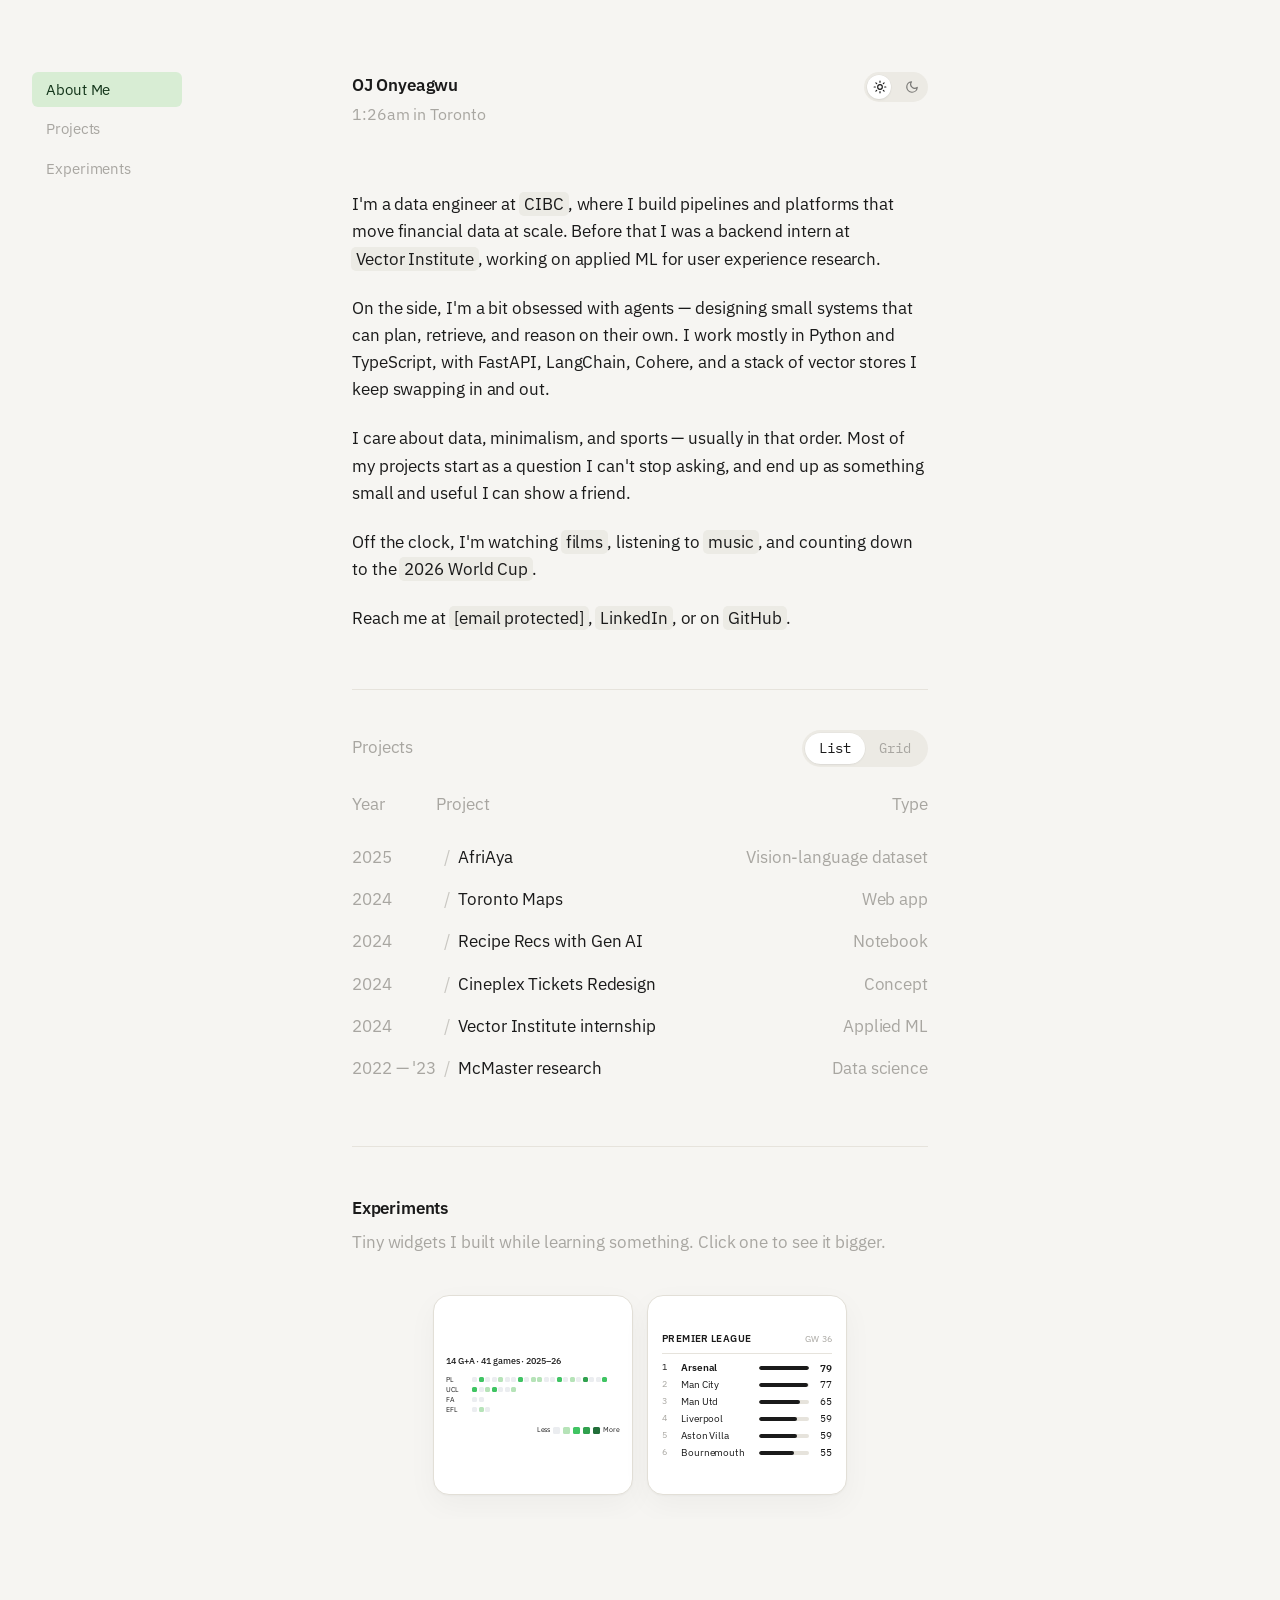
==== commit c7d93d47: "Update print statement from 'Hello' to 'Goodbye'" ====
--- a/index.html
+++ b/index.html
@@ -1,223 +1,1581 @@
 <!DOCTYPE html>
 <html lang="en">
-  <head>
-    <meta charset="UTF-8" />
-    <meta name="viewport" content="width=device-width, initial-scale=1" />
-    <title>OJ Onyeagwu</title>
-    <link rel="stylesheet" href="src/style.css?v=3" />
-    <link rel="preconnect" href="https://fonts.googleapis.com" />
-    <link rel="preconnect" href="https://fonts.gstatic.com" crossorigin />
-    <link
-      href="https://fonts.googleapis.com/css2?family=IBM+Plex+Sans:wght@300;400;500;600&family=IBM+Plex+Mono:wght@400;500&display=swap"
-      rel="stylesheet"
-    />
-    <link href="https://fonts.googleapis.com/css2?family=Orbitron&family=VT323&family=ZCOOL+QingKe+HuangYou&display=swap" rel="stylesheet" />
-  </head>
-  <body>
-    <header class="topbar">
-      <div class="name">OJ Onyeagwu</div>
-      <div class="topbar-contact">
-        <a class="topbar-link" href="mailto:oj.osebom@gmail.com">email</a>
-        <a class="topbar-link" href="https://www.linkedin.com/in/ojonyeagwu/" target="_blank" rel="noopener">linkedin</a>
-        <a class="topbar-link" href="https://github.com/osebom" target="_blank" rel="noopener">github</a>
+<head>
+  <meta charset="UTF-8" />
+  <meta name="viewport" content="width=device-width, initial-scale=1" />
+  <title>OJ Onyeagwu</title>
+  <link rel="preconnect" href="https://fonts.googleapis.com" />
+  <link rel="preconnect" href="https://fonts.gstatic.com" crossorigin />
+  <link href="https://fonts.googleapis.com/css2?family=IBM+Plex+Sans:wght@400;500;600&family=IBM+Plex+Mono:wght@400&display=swap" rel="stylesheet" />
+  <style>
+    :root {
+      --bg: #f6f5f2;
+      --text: #1a1a1a;
+      --muted: #a8a6a1;
+      --muted-2: #c9c7c2;
+      --rule: #e6e3dc;
+      --card-border: #c4c1b8;
+      --link-bg: #ecebe5;
+      --link-bg-hover: #e1dfd7;
+      --nav-active: #d8edd4;
+      --nav-active-text: #14361b;
+      --toggle-bg: #eceae4;
+      --toggle-knob: #ffffff;
+      --widget-card-bg: #ffffff;
+      --widget-card-border: #e2dfd7;
+      --widget-card-shadow: 0 1px 2px rgba(0,0,0,0.03), 0 10px 30px rgba(0,0,0,0.04);
+    }
+    html[data-theme="dark"] {
+      --bg: #15140f;
+      --text: #ebe9e3;
+      --muted: #6b6862;
+      --muted-2: #3f3d38;
+      --rule: #2a2924;
+      --card-border: #4a4842;
+      --link-bg: #25231e;
+      --link-bg-hover: #2f2d27;
+      --nav-active: #1f3526;
+      --nav-active-text: #c6e7ce;
+      --toggle-bg: #25231e;
+      --toggle-knob: #3a3832;
+      --widget-card-bg: #1c1b16;
+      --widget-card-border: #2f2d27;
+      --widget-card-shadow: 0 1px 2px rgba(0,0,0,0.3), 0 10px 30px rgba(0,0,0,0.2);
+    }
+
+    * { box-sizing: border-box; }
+    html, body { margin: 0; padding: 0; }
+    body {
+      background: var(--bg);
+      color: var(--text);
+      font-family: "IBM Plex Sans", -apple-system, BlinkMacSystemFont, "Segoe UI", sans-serif;
+      font-weight: 400;
+      font-size: 17px;
+      line-height: 1.55;
+      letter-spacing: -0.005em;
+      -webkit-font-smoothing: antialiased;
+      -moz-osx-font-smoothing: grayscale;
+      transition: background 0.25s ease, color 0.25s ease;
+    }
+
+    .page {
+      max-width: 640px;
+      margin: 0 auto;
+      padding: 72px 32px 120px;
+    }
+
+    /* ───── sidebar nav ───── */
+    .sidenav {
+      position: fixed;
+      top: 72px;
+      left: 32px;
+      display: flex;
+      flex-direction: column;
+      gap: 4px;
+      z-index: 10;
+    }
+    .sidenav a {
+      display: block;
+      font-size: 15px;
+      color: var(--muted);
+      text-decoration: none;
+      padding: 6px 14px;
+      border-radius: 6px;
+      transition: background 0.18s ease, color 0.18s ease;
+      letter-spacing: -0.005em;
+    }
+    .sidenav a:hover {
+      color: var(--text);
+    }
+    .sidenav a.active {
+      color: var(--nav-active-text);
+      background: var(--nav-active);
+    }
+    .sidenav .sub {
+      display: flex;
+      flex-direction: column;
+      gap: 2px;
+      padding-left: 14px;
+      margin: 2px 0 4px;
+      max-height: 0;
+      overflow: hidden;
+      transition: max-height 0.25s ease;
+    }
+    body[data-route^="experiments/"] .sidenav .sub {
+      max-height: 400px;
+    }
+    .sidenav .sub a {
+      font-size: 13.5px;
+      padding: 4px 12px;
+      color: var(--muted);
+      border-left: 1px solid var(--rule);
+      border-radius: 0 6px 6px 0;
+    }
+    .sidenav .sub a.active {
+      color: var(--nav-active-text);
+      background: var(--nav-active);
+      border-left-color: var(--nav-active-text);
+    }
+    @media (max-width: 980px) {
+      .sidenav {
+        position: static;
+        flex-direction: row;
+        gap: 0;
+        padding: 0 32px;
+        margin: 24px auto 0;
+        max-width: 640px;
+        flex-wrap: wrap;
+      }
+      .sidenav a { padding: 6px 12px; }
+      .sidenav .sub { display: none; }
+    }
+
+    /* ───── header ───── */
+    .header {
+      display: flex;
+      justify-content: space-between;
+      align-items: flex-start;
+      margin-bottom: 64px;
+    }
+    .who .name {
+      font-weight: 600;
+      font-size: 17px;
+      letter-spacing: -0.01em;
+      color: var(--text);
+      margin: 0 0 4px;
+    }
+    .who .meta {
+      font-size: 16px;
+      color: var(--muted);
+      margin: 0;
+      font-variant-numeric: tabular-nums;
+    }
+
+    /* theme toggle pill */
+    .theme-toggle {
+      position: relative;
+      width: 64px;
+      height: 30px;
+      border-radius: 999px;
+      background: var(--toggle-bg);
+      border: none;
+      cursor: pointer;
+      padding: 0;
+      display: flex;
+      align-items: center;
+      justify-content: space-around;
+      transition: background 0.25s ease;
+    }
+    .theme-toggle .knob {
+      position: absolute;
+      top: 3px;
+      left: 3px;
+      width: 24px;
+      height: 24px;
+      border-radius: 50%;
+      background: var(--toggle-knob);
+      box-shadow: 0 1px 2px rgba(0,0,0,0.08), 0 0 0 0.5px rgba(0,0,0,0.04);
+      transition: transform 0.25s ease, background 0.25s ease;
+    }
+    html[data-theme="dark"] .theme-toggle .knob {
+      transform: translateX(34px);
+    }
+    .theme-toggle svg {
+      position: relative;
+      z-index: 1;
+      width: 14px;
+      height: 14px;
+      color: var(--text);
+      opacity: 0.55;
+    }
+    html[data-theme="light"] .theme-toggle .sun { opacity: 1; }
+    html[data-theme="dark"] .theme-toggle .moon { opacity: 1; }
+
+    /* ───── prose ───── */
+    .prose p {
+      margin: 0 0 22px;
+      color: var(--text);
+      font-size: 17px;
+      line-height: 1.6;
+    }
+    .prose p:last-child { margin-bottom: 0; }
+
+    a.pill {
+      color: var(--text);
+      text-decoration: none;
+      background: var(--link-bg);
+      border-radius: 5px;
+      padding: 1px 5px;
+      margin: 0 -1px;
+      transition: background 0.15s ease;
+      white-space: nowrap;
+    }
+    a.pill:hover { background: var(--link-bg-hover); }
+
+    .divider {
+      border: none;
+      border-top: 1px solid var(--rule);
+      margin: 56px 0 40px;
+    }
+
+    /* ───── project table ───── */
+    .projects {
+      width: 100%;
+      border-collapse: collapse;
+      font-size: 17px;
+    }
+    .projects thead th {
+      text-align: left;
+      font-weight: 400;
+      color: var(--muted);
+      padding: 0 0 18px;
+      font-size: 17px;
+    }
+    .projects thead th:last-child { text-align: right; }
+    .projects tbody td {
+      padding: 8px 0;
+      vertical-align: baseline;
+    }
+    .projects tbody td.year {
+      color: var(--muted);
+      font-variant-numeric: tabular-nums;
+      width: 80px;
+      white-space: nowrap;
+    }
+    .projects tbody td.slash {
+      color: var(--muted-2);
+      width: 22px;
+      text-align: center;
+      padding: 8px 6px;
+    }
+    .projects tbody td.proj {
+      color: var(--text);
+    }
+    .projects tbody td.proj a {
+      color: inherit;
+      text-decoration: none;
+      border-bottom: 1px solid transparent;
+      transition: border-color 0.15s ease;
+    }
+    .projects tbody td.proj a:hover {
+      border-bottom-color: var(--text);
+    }
+    .projects tbody td.type {
+      color: var(--muted);
+      text-align: right;
+      white-space: nowrap;
+    }
+
+    .end-rule {
+      border: none;
+      border-top: 1px solid var(--rule);
+      margin: 56px 0 0;
+    }
+
+    /* ───── experiments ───── */
+    .experiments {
+      margin-top: 48px;
+    }
+    .experiments-title {
+      font-size: 17px;
+      font-weight: 600;
+      margin: 0 0 8px;
+      letter-spacing: -0.01em;
+    }
+    .experiments-intro {
+      color: var(--muted);
+      margin: 0 0 24px;
+    }
+
+    /* carousel + widget cards */
+    .experiments-carousel-wrap {
+      width: min(920px, calc(100vw - 48px));
+      margin-left: 50%;
+      transform: translateX(-50%);
+      margin-top: 8px;
+    }
+    .experiments-carousel {
+      display: flex;
+      gap: 14px;
+      overflow-x: auto;
+      scroll-snap-type: x mandatory;
+      padding: 16px 4px 24px;
+      scrollbar-width: thin;
+      justify-content: center;
+    }
+    .experiments-carousel::-webkit-scrollbar { height: 8px; }
+    .experiments-carousel::-webkit-scrollbar-thumb {
+      background: var(--rule);
+      border-radius: 4px;
+    }
+    .exp-card {
+      flex: 0 0 200px;
+      height: 200px;
+      border: 1px solid var(--widget-card-border);
+      border-radius: 16px;
+      background: var(--widget-card-bg);
+      box-shadow: var(--widget-card-shadow);
+      display: flex;
+      align-items: center;
+      justify-content: center;
+      position: relative;
+      scroll-snap-align: start;
+      cursor: pointer;
+      overflow: hidden;
+      transition: transform 0.2s ease, box-shadow 0.2s ease;
+      text-decoration: none;
+      color: inherit;
+    }
+    .exp-card:hover {
+      transform: translateY(-2px);
+      box-shadow: 0 2px 4px rgba(0,0,0,0.05), 0 16px 40px rgba(0,0,0,0.08);
+    }
+
+    /* ---- widgets ---- */
+    .w { display: flex; align-items: center; justify-content: center; width: 100%; height: 100%; }
+
+    /* EPL standings */
+    .w-epl {
+      flex-direction: column;
+      gap: 8px;
+      padding: 14px 14px;
+      align-items: stretch;
+      justify-content: center;
+      width: 100%;
+      height: 100%;
+    }
+    .w-epl .epl-head {
+      display: flex;
+      align-items: baseline;
+      justify-content: space-between;
+      gap: 8px;
+      padding-bottom: 6px;
+      border-bottom: 1px solid var(--rule);
+    }
+    .w-epl .epl-head .lead {
+      font-size: 9.5px;
+      font-weight: 600;
+      letter-spacing: 0.04em;
+      text-transform: uppercase;
+      color: var(--text);
+      white-space: nowrap;
+    }
+    .w-epl .epl-head .gw {
+      font-size: 9px;
+      color: var(--muted);
+      font-variant-numeric: tabular-nums;
+      letter-spacing: 0.02em;
+      white-space: nowrap;
+    }
+    .w-epl .epl-table {
+      display: flex;
+      flex-direction: column;
+      gap: 5px;
+    }
+    .w-epl .epl-row {
+      display: grid;
+      grid-template-columns: 12px 1fr 50px auto;
+      gap: 7px;
+      align-items: center;
+      font-size: 10px;
+      line-height: 1.2;
+    }
+    .w-epl .epl-row .pos {
+      color: var(--muted);
+      font-variant-numeric: tabular-nums;
+      font-size: 9px;
+    }
+    .w-epl .epl-row .team {
+      color: var(--text);
+      overflow: hidden; text-overflow: ellipsis; white-space: nowrap;
+    }
+    .w-epl .epl-row .bar {
+      height: 4px;
+      background: var(--rule);
+      border-radius: 2px;
+      overflow: hidden;
+      position: relative;
+    }
+    .w-epl .epl-row .bar .fill {
+      position: absolute;
+      top: 0; left: 0; bottom: 0;
+      background: var(--text);
+      border-radius: 2px;
+    }
+    .w-epl .epl-row .pts {
+      font-family: "IBM Plex Mono", ui-monospace, monospace;
+      color: var(--text);
+      font-variant-numeric: tabular-nums;
+      font-size: 9.5px;
+      text-align: right;
+      min-width: 16px;
+    }
+    .w-epl .epl-row.top1 .team,
+    .w-epl .epl-row.top1 .pts { font-weight: 600; }
+    .w-epl .epl-row.top1 .pos { color: var(--text); }
+
+    /* EPL detail */
+    .detail-stage .w-epl-detail {
+      width: 100%;
+      max-width: 460px;
+      margin: 0 auto;
+      display: flex;
+      flex-direction: column;
+      gap: 18px;
+    }
+    .epl-control {
+      display: flex;
+      align-items: center;
+      gap: 14px;
+      padding: 0 4px;
+    }
+    .epl-control .gw-label {
+      font-size: 13px;
+      color: var(--text);
+      min-width: 96px;
+      font-variant-numeric: tabular-nums;
+    }
+    .epl-control .gw-label b { font-weight: 600; }
+    .epl-control .slider {
+      flex: 1;
+      -webkit-appearance: none;
+      appearance: none;
+      background: transparent;
+      height: 24px;
+    }
+    .epl-control .slider::-webkit-slider-runnable-track {
+      height: 4px;
+      background: var(--rule);
+      border-radius: 2px;
+    }
+    .epl-control .slider::-moz-range-track {
+      height: 4px;
+      background: var(--rule);
+      border-radius: 2px;
+    }
+    .epl-control .slider::-webkit-slider-thumb {
+      -webkit-appearance: none;
+      width: 16px; height: 16px;
+      background: var(--text);
+      border-radius: 50%;
+      margin-top: -6px;
+      cursor: pointer;
+      border: 2px solid var(--bg);
+      box-shadow: 0 0 0 1px var(--text);
+    }
+    .epl-control .slider::-moz-range-thumb {
+      width: 16px; height: 16px;
+      background: var(--text);
+      border-radius: 50%;
+      cursor: pointer;
+      border: 2px solid var(--bg);
+      box-shadow: 0 0 0 1px var(--text);
+    }
+    .epl-play {
+      width: 28px; height: 28px;
+      border-radius: 50%;
+      border: 1px solid var(--rule);
+      background: var(--bg);
+      color: var(--text);
+      cursor: pointer;
+      display: flex; align-items: center; justify-content: center;
+      padding: 0;
+      flex-shrink: 0;
+    }
+    .epl-play:hover { border-color: var(--text); }
+    .epl-play svg { width: 12px; height: 12px; fill: var(--text); }
+
+    .epl-table-full {
+      display: flex;
+      flex-direction: column;
+      font-size: 13.5px;
+    }
+    .epl-table-full .head-row {
+      display: grid;
+      grid-template-columns: 24px 22px 1fr 44px;
+      gap: 0 12px;
+      align-items: center;
+      color: var(--muted);
+      font-size: 11px;
+      padding: 0 0 8px;
+      border-bottom: 1px solid var(--rule);
+      text-transform: uppercase;
+      letter-spacing: 0.04em;
+    }
+    .epl-table-full .head-row .h-pts { text-align: right; }
+    .epl-table-full .row {
+      display: grid;
+      grid-template-columns: 24px 22px 1fr 44px;
+      gap: 0 12px;
+      align-items: center;
+      padding: 7px 0;
+      border-bottom: 1px solid var(--rule);
+      transition: transform 0.5s cubic-bezier(0.22, 1, 0.36, 1), background 0.3s ease;
+      will-change: transform;
+    }
+    .epl-table-full .row .cell.move {
+      font-size: 11px;
+      text-align: center;
+      transition: color 0.2s ease;
+    }
+    .epl-table-full .row .cell.move.up { color: #2a9d4a; }
+    .epl-table-full .row .cell.move.down { color: #c44; }
+    .epl-table-full .row .cell.move.same { color: var(--muted-2); }
+    .epl-table-full .row .cell.pos {
+      font-variant-numeric: tabular-nums;
+      color: var(--muted);
+      text-align: right;
+    }
+    .epl-table-full .row .cell.team { color: var(--text); }
+    .epl-table-full .row .cell.pts {
+      text-align: right;
+      font-family: "IBM Plex Mono", ui-monospace, monospace;
+      font-variant-numeric: tabular-nums;
+    }
+    .epl-table-full .row.top1 .cell { font-weight: 600; }
+    .epl-table-full .row.top1 .cell.pos,
+    .epl-table-full .row.top4 .cell.pos { color: var(--text); }
+    .epl-table-full .row.bot3 .cell.team,
+    .epl-table-full .row.bot3 .cell.pos { color: #c44; }
+    .epl-table-full .row.flash { background: var(--nav-active); }
+
+    /* Football heatmap */
+    .w-football {
+      flex-direction: column;
+      gap: 8px;
+      padding: 14px 12px;
+      align-items: stretch;
+      justify-content: center;
+    }
+    .w-football .fb-title {
+      font-size: 9px;
+      color: var(--text);
+      font-weight: 500;
+      line-height: 1.3;
+      margin-bottom: 2px;
+      text-align: left;
+      letter-spacing: -0.01em;
+    }
+    .w-football .fb-rows {
+      display: flex;
+      flex-direction: column;
+      gap: 3px;
+    }
+    .w-football .fb-row {
+      display: flex;
+      align-items: center;
+      gap: 4px;
+    }
+    .w-football .fb-label {
+      font-size: 7px;
+      color: var(--text);
+      width: 22px;
+      flex-shrink: 0;
+      letter-spacing: -0.02em;
+      line-height: 1;
+    }
+    .w-football .fb-cells {
+      display: flex;
+      flex-wrap: nowrap;
+      gap: 1.5px;
+      flex: 1;
+      min-width: 0;
+    }
+    .w-football .cell {
+      width: 5px;
+      height: 5px;
+      flex-shrink: 0;
+      border-radius: 1.5px;
+      background: var(--fb-l0);
+    }
+    .w-football .cell.l1 { background: var(--fb-l1); }
+    .w-football .cell.l2 { background: var(--fb-l2); }
+    .w-football .cell.l3 { background: var(--fb-l3); }
+    .w-football .cell.l4 { background: var(--fb-l4); }
+    .w-football .fb-legend {
+      display: flex;
+      align-items: center;
+      gap: 3px;
+      justify-content: flex-end;
+      font-size: 7px;
+      color: var(--text);
+      margin-top: 4px;
+    }
+    .w-football .fb-legend .cell {
+      width: 7px; height: 7px; aspect-ratio: auto;
+    }
+
+    :root {
+      --fb-l0: #ebedf0;
+      --fb-l1: #b6e3b8;
+      --fb-l2: #40c463;
+      --fb-l3: #30a14e;
+      --fb-l4: #216e39;
+    }
+    html[data-theme="dark"] {
+      --fb-l0: #2a2924;
+      --fb-l1: #0e4429;
+      --fb-l2: #006d32;
+      --fb-l3: #26a641;
+      --fb-l4: #39d353;
+    }
+
+    /* Folder */
+    .w-folder { flex-direction: column; gap: 4px; }
+    .w-folder .folder-svg { width: 88px; height: auto; filter: drop-shadow(0 6px 8px rgba(58, 166, 245, 0.18)); }
+    .w-folder .folder-label { text-align: center; }
+    .w-folder .folder-label .name { font-size: 13px; font-weight: 600; color: var(--text); }
+    .w-folder .folder-label .count { font-size: 11px; color: var(--muted); }
+
+    /* Signup */
+    .w-signup .signup-input {
+      display: flex;
+      align-items: center;
+      gap: 0;
+      border: 1px solid var(--rule);
+      border-radius: 999px;
+      padding: 3px 3px 3px 12px;
+      background: var(--bg);
+      min-width: 160px;
+    }
+    .w-signup .signup-input .placeholder { color: var(--muted); font-size: 12px; flex: 1; }
+    .w-signup .signup-input button {
+      background: var(--text);
+      color: var(--bg);
+      border: none;
+      border-radius: 999px;
+      padding: 5px 11px;
+      font: inherit;
+      font-size: 12px;
+      font-weight: 500;
+      cursor: pointer;
+    }
+
+    /* Reactions */
+    .w-reactions { flex-direction: column; gap: 10px; }
+    .w-reactions .react-card {
+      width: 84px;
+      height: 84px;
+      border: 1px solid var(--rule);
+      border-radius: 12px;
+      display: flex;
+      align-items: center;
+      justify-content: center;
+      text-align: center;
+      font-size: 11px;
+      color: var(--muted);
+      background: var(--bg);
+    }
+    .w-reactions .react-bar {
+      display: flex;
+      gap: 6px;
+      align-items: center;
+      font-size: 15px;
+    }
+    .w-reactions .react-bar .emoji {
+      width: 22px; height: 22px;
+      display: inline-flex; align-items: center; justify-content: center;
+      transition: transform 0.18s ease;
+    }
+    .w-reactions .react-bar .emoji.heart { transform: scale(1.25); }
+
+    /* Order card */
+    .w-order .order-card {
+      width: 160px;
+      background: #0d0d0d;
+      color: #ffffff;
+      border-radius: 12px;
+      padding: 11px 12px 10px;
+      font-family: "IBM Plex Sans", sans-serif;
+      box-shadow: 0 8px 20px rgba(0,0,0,0.25);
+    }
+    .w-order .order-title {
+      display: flex; justify-content: space-between; align-items: center;
+      font-size: 11px; color: rgba(255,255,255,0.55);
+      margin-bottom: 6px;
+    }
+    .w-order .spinner {
+      width: 9px; height: 9px; border-radius: 50%;
+      border: 1.5px solid rgba(255,255,255,0.25);
+      border-top-color: #ffffff;
+      animation: spin 1.1s linear infinite;
+    }
+    @keyframes spin { to { transform: rotate(360deg); } }
+    .w-order .order-row {
+      display: flex; justify-content: space-between;
+      font-size: 11px; line-height: 1.7;
+    }
+    .w-order .order-row .key { color: #ffffff; font-weight: 500; }
+    .w-order .order-row .ok { color: #38d76a; font-weight: 500; }
+    .w-order .order-row .pending { color: rgba(255,255,255,0.5); }
+
+    /* Filter chips */
+    .w-filters { padding: 0 14px; }
+    .w-filters .chips {
+      display: flex; flex-wrap: wrap; gap: 5px; justify-content: center;
+      max-width: 180px;
+    }
+    .w-filters .chip {
+      border: 1px solid var(--rule);
+      border-radius: 999px;
+      padding: 3px 10px;
+      font-size: 11px;
+      color: var(--text);
+      background: var(--bg);
+    }
+    .w-filters .chip.active {
+      background: var(--text);
+      color: var(--bg);
+      border-color: var(--text);
+    }
+
+    /* Polaroids */
+    .w-polaroids { position: relative; }
+    .w-polaroids .polaroid {
+      position: absolute;
+      width: 72px; height: 88px;
+      background: var(--widget-card-bg);
+      border: 1px solid var(--rule);
+      box-shadow: 0 4px 10px rgba(0,0,0,0.08);
+      padding: 4px 4px 14px;
+      border-radius: 2px;
+    }
+    .w-polaroids .polaroid .img {
+      width: 100%; height: 100%;
+      background: linear-gradient(135deg, #e6c89c 0%, #f4cdb1 40%, #b0a08e 100%);
+      border-radius: 1px;
+    }
+    .w-polaroids .p1 { transform: translate(-44px, -8px) rotate(-8deg); }
+    .w-polaroids .p2 { transform: translate(0, 0) rotate(2deg); z-index: 2; }
+    .w-polaroids .p2 .img { background: linear-gradient(135deg, #97b9c4 0%, #c8d6c0 100%); }
+    .w-polaroids .p3 { transform: translate(44px, -4px) rotate(8deg); }
+    .w-polaroids .p3 .img { background: linear-gradient(135deg, #6d7c80 0%, #9aa6a8 100%); }
+
+    /* ---- detail view ---- */
+    body[data-route="home"] .page--detail { display: none; }
+    body[data-route^="experiments/"] .page--home { display: none; }
+
+    .page--detail {
+      max-width: 700px;
+      margin: 0 auto;
+      padding: 72px 32px 120px;
+    }
+    .detail-name {
+      font-weight: 600;
+      font-size: 17px;
+      letter-spacing: -0.01em;
+      margin: 0 0 56px;
+    }
+    .detail-name a { color: inherit; text-decoration: none; }
+    .detail-name a:hover { color: var(--muted); }
+    .detail-title {
+      font-size: 17px;
+      font-weight: 600;
+      margin: 0 0 2px;
+      letter-spacing: -0.01em;
+    }
+    .detail-date {
+      color: var(--muted);
+      font-size: 16px;
+      margin: 0 0 18px;
+      font-variant-numeric: tabular-nums;
+    }
+    .detail-desc {
+      font-size: 17px;
+      line-height: 1.6;
+      margin: 0 0 28px;
+    }
+    .detail-stage {
+      border: 1px solid var(--rule);
+      border-radius: 18px;
+      background: var(--widget-card-bg);
+      box-shadow: var(--widget-card-shadow);
+      padding: 48px 32px;
+      min-height: 380px;
+      display: flex;
+      align-items: center;
+      justify-content: center;
+      margin: 0 0 28px;
+    }
+    .detail-stage .w-folder .folder-svg { width: 180px; }
+    .detail-stage .w-folder .folder-label .name { font-size: 18px; }
+    .detail-stage .w-folder .folder-label .count { font-size: 14px; }
+    .detail-stage .w-football {
+      width: 100%;
+      padding: 18px 20px;
+      gap: 14px;
+    }
+    .detail-stage .w-football .fb-title { font-size: 15px; margin-bottom: 8px; }
+    .detail-stage .w-football .fb-rows { gap: 5px; }
+    .detail-stage .w-football .fb-label { font-size: 13px; width: 110px; }
+    .detail-stage .w-football .fb-cells { gap: 4px; }
+    .detail-stage .w-football .cell { width: 14px; height: 14px; border-radius: 3px; }
+    .detail-stage .w-football .fb-legend { font-size: 12px; gap: 5px; margin-top: 10px; }
+    .detail-stage .w-football .fb-legend .cell { width: 12px; height: 12px; }
+    .detail-stage .w-signup .signup-input { min-width: 320px; }
+    .detail-stage .w-order .order-card { width: 280px; }
+    .detail-stage .w-reactions { flex-direction: column; gap: 22px; }
+    .detail-stage .w-reactions .react-card { width: 150px; height: 150px; font-size: 14px; }
+    .detail-stage .w-filters .chips { max-width: 320px; }
+    .detail-stage .w-polaroids .polaroid { width: 130px; height: 156px; }
+    .detail-stage .w-polaroids .p1 { transform: translate(-80px, -14px) rotate(-8deg); }
+    .detail-stage .w-polaroids .p3 { transform: translate(80px, -8px) rotate(8deg); }
+    .detail-credit {
+      color: var(--text);
+      font-size: 16px;
+    }
+    .detail-credit a { color: inherit; }
+    .back-link {
+      display: inline-flex;
+      align-items: center;
+      gap: 6px;
+      color: var(--muted);
+      text-decoration: none;
+      font-size: 14px;
+      margin-bottom: 28px;
+    }
+    .back-link:hover { color: var(--text); }
+
+    @media (max-width: 520px) {
+      .experiments-carousel-wrap { width: 100%; margin-left: 0; transform: none; }
+      .exp-card { flex: 0 0 170px; height: 170px; }
+    }
+
+    /* ───── projects header + view toggle ───── */
+    .projects-header {
+      display: flex;
+      align-items: baseline;
+      justify-content: space-between;
+      margin-bottom: 24px;
+    }
+    .projects-header .label {
+      color: var(--muted);
+      font-size: 17px;
+    }
+    .view-toggle {
+      display: inline-flex;
+      gap: 0;
+      background: var(--toggle-bg);
+      border-radius: 999px;
+      padding: 3px;
+    }
+    .view-toggle button {
+      border: none;
+      background: transparent;
+      color: var(--muted);
+      font: inherit;
+      font-size: 14px;
+      padding: 5px 14px;
+      border-radius: 999px;
+      cursor: pointer;
+      transition: background 0.18s ease, color 0.18s ease;
+      font-family: "IBM Plex Mono", ui-monospace, monospace;
+      letter-spacing: 0;
+    }
+    .view-toggle button:hover { color: var(--text); }
+    .view-toggle button.active {
+      background: var(--toggle-knob);
+      color: var(--text);
+      box-shadow: 0 1px 2px rgba(0,0,0,0.05), 0 0 0 0.5px rgba(0,0,0,0.04);
+    }
+
+    /* ───── grid view ───── */
+    body[data-view="list"] .projects-grid-wrap { display: none; }
+    body[data-view="grid"] .projects { display: none; }
+
+    /* break out of the 640px column when grid is active */
+    .projects-grid-wrap {
+      width: min(920px, calc(100vw - 48px));
+      margin-left: 50%;
+      transform: translateX(-50%);
+    }
+
+    .projects-grid {
+      display: flex;
+      flex-wrap: wrap;
+      justify-content: center;
+      gap: 12px;
+    }
+    .pcard {
+      border: 1px solid var(--card-border);
+      border-radius: 4px;
+      padding: 16px 16px 16px;
+      display: flex;
+      flex-direction: column;
+      gap: 10px;
+      width: 200px;
+      min-height: 280px;
+      background: transparent;
+      text-decoration: none;
+      color: inherit;
+      transition: background 0.18s ease, border-color 0.18s ease;
+    }
+    .pcard:hover {
+      background: var(--link-bg);
+      border-color: var(--text);
+    }
+    .pcard .pcard-title {
+      font-family: "IBM Plex Mono", ui-monospace, monospace;
+      font-weight: 700;
+      font-size: 13px;
+      line-height: 1.3;
+      letter-spacing: -0.01em;
+      color: var(--text);
+      margin: 0;
+    }
+    .pcard .pcard-date {
+      font-family: "IBM Plex Mono", ui-monospace, monospace;
+      font-size: 11px;
+      color: var(--muted);
+      margin: -4px 0 4px;
+    }
+    .pcard .pcard-desc {
+      font-family: "IBM Plex Mono", ui-monospace, monospace;
+      font-size: 11px;
+      line-height: 1.55;
+      color: var(--text);
+      margin: 0;
+    }
+    .pcard .pcard-thumb {
+      margin-top: auto;
+      align-self: stretch;
+      aspect-ratio: 4 / 3;
+      background: var(--link-bg);
+      overflow: hidden;
+      position: relative;
+    }
+    .pcard .pcard-thumb img {
+      width: 100%;
+      height: 100%;
+      object-fit: cover;
+      object-position: top;
+      display: block;
+    }
+    .pcard .pcard-thumb.placeholder {
+      display: flex;
+      align-items: center;
+      justify-content: center;
+      background: repeating-linear-gradient(
+        135deg,
+        var(--link-bg),
+        var(--link-bg) 8px,
+        var(--bg) 8px,
+        var(--bg) 16px
+      );
+    }
+    .pcard .pcard-thumb.placeholder span {
+      font-family: "IBM Plex Mono", ui-monospace, monospace;
+      font-size: 10px;
+      color: var(--muted);
+      background: var(--bg);
+      padding: 3px 6px;
+      border-radius: 3px;
+    }
+
+    @media (max-width: 520px) {
+      .projects-grid-wrap { width: 100%; margin-left: 0; transform: none; }
+      .pcard { width: 100%; max-width: 280px; }
+    }
+
+    /* ───── work table (same vocabulary) ───── */
+    .section-label {
+      color: var(--muted);
+      font-size: 17px;
+      margin: 56px 0 20px;
+      font-weight: 400;
+    }
+
+    @media (max-width: 520px) {
+      .page { padding: 48px 22px 96px; }
+      body { font-size: 16px; }
+      .prose p, .projects { font-size: 16px; }
+      .projects tbody td.year { width: 64px; }
+    }
+  </style>
+</head>
+<body data-view="list" data-route="home">
+  <nav class="sidenav" aria-label="Sections">
+    <a href="#about" data-target="about">About Me</a>
+    <a href="#projects" data-target="projects">Projects</a>
+    <a href="#experiments" data-target="experiments">Experiments</a>
+    <div class="sub" id="sidenav-sub">
+      <a href="#experiments/football" data-exp="football">Football graph</a>
+      <a href="#experiments/epl" data-exp="epl">EPL by gameweek</a>
+    </div>
+  </nav>
+  <main class="page page--home">
+    <header class="header" id="about">
+      <div class="who">
+        <h1 class="name">OJ Onyeagwu</h1>
+        <p class="meta"><span id="local-time">—</span> in Toronto</p>
       </div>
+      <button class="theme-toggle" id="theme-toggle" aria-label="Toggle theme">
+        <span class="knob" aria-hidden="true"></span>
+        <svg class="sun" viewBox="0 0 24 24" fill="none" stroke="currentColor" stroke-width="2" stroke-linecap="round" stroke-linejoin="round" aria-hidden="true">
+          <circle cx="12" cy="12" r="4"/>
+          <path d="M12 2v2M12 20v2M4.93 4.93l1.41 1.41M17.66 17.66l1.41 1.41M2 12h2M20 12h2M4.93 19.07l1.41-1.41M17.66 6.34l1.41-1.41"/>
+        </svg>
+        <svg class="moon" viewBox="0 0 24 24" fill="none" stroke="currentColor" stroke-width="2" stroke-linecap="round" stroke-linejoin="round" aria-hidden="true">
+          <path d="M21 12.79A9 9 0 1 1 11.21 3 7 7 0 0 0 21 12.79z"/>
+        </svg>
+      </button>
     </header>
 
-    <main class="page">
-      <section class="hero">
-        <p class="kicker">i love data, minimalism &amp; sports</p>
-        <p class="subkicker">data engineering / backend development / applied ML (i'm a bit obsessed with agents)</p>
-        <div class="logo-ticker" aria-label="Tech stack logos">
-          <div class="ticker-track">
-            <div class="ticker-group">
-              <img src="src/images/Apache_Spark_logo.svg.png" alt="Apache Spark" />
-              <img src="src/images/Databricks_Logo.png" alt="Databricks" />
-              <img src="src/images/Microsoft_Azure.svg.png" alt="Microsoft Azure" />
-              <img src="src/images/docker_mark-logo_brandlogos.net_yetav.png" alt="Docker" />
-              <img src="src/images/fastapi_logo.png" alt="FastAPI" />
-              <img src="src/images/next-js.svg" alt="Next.js" />
-              <img src="src/images/LangChain_Logo.svg.png" alt="LangChain" />
-              <img src="src/images/llamaindex-color.png" alt="LlamaIndex" />
-              <img src="src/images/weaviate-logo.webp" alt="Weaviate" />
-              <img src="src/images/cohere-color.png" alt="Cohere" />
-              <img src="src/images/adobe_analytics-logo-freelogovectors.net_.png" alt="Adobe Analytics" />
+    <section class="prose">
+      <p>
+        I'm a data engineer at
+        <a class="pill" href="https://www.cibc.com" target="_blank" rel="noopener">CIBC</a>, where I build pipelines and platforms that move financial data at scale. Before that I was a backend intern at
+        <a class="pill" href="https://vectorinstitute.ai/transforming-user-experiences-with-ai-ojs-internship-success/" target="_blank" rel="noopener">Vector Institute</a>, working on applied ML for user experience research.
+      </p>
+
+      <p>
+        On the side, I'm a bit obsessed with agents — designing small systems that can plan, retrieve, and reason on their own. I work mostly in Python and TypeScript, with FastAPI, LangChain, Cohere, and a stack of vector stores I keep swapping in and out.
+      </p>
+
+      <p>
+        I care about data, minimalism, and sports — usually in that order. Most of my projects start as a question I can't stop asking, and end up as something small and useful I can show a friend.
+      </p>
+
+      <p>
+        Off the clock, I'm watching <a class="pill" href="#films">films</a>, listening to <a class="pill" href="#music">music</a>, and counting down to the <a class="pill" href="#worldcup">2026 World Cup</a>.
+      </p>
+
+      <p>
+        Reach me at
+        <a class="pill" href="/cdn-cgi/l/email-protection#46292c6829352324292b06212b272f2a6825292b"><span class="__cf_email__" data-cfemail="0c636622637f696e63614c6b616d6560226f6361">[email&#160;protected]</span></a>,
+        <a class="pill" href="https://www.linkedin.com/in/ojonyeagwu/" target="_blank" rel="noopener">LinkedIn</a>, or on
+        <a class="pill" href="https://github.com/osebom" target="_blank" rel="noopener">GitHub</a>.
+      </p>
+    </section>
+
+    <hr class="divider" />
+
+    <div class="projects-header" id="projects">
+      <span class="label">Projects</span>
+      <div class="view-toggle" role="tablist" aria-label="Project view">
+        <button type="button" id="view-list" class="active" aria-pressed="true">List</button>
+        <button type="button" id="view-grid" aria-pressed="false">Grid</button>
+      </div>
+    </div>
+
+    <table class="projects" aria-label="Selected projects">
+      <thead>
+        <tr>
+          <th>Year</th>
+          <th colspan="2">Project</th>
+          <th>Type</th>
+        </tr>
+      </thead>
+      <tbody>
+        <tr>
+          <td class="year">2025</td>
+          <td class="slash">/</td>
+          <td class="proj"><a href="https://huggingface.co/datasets/CohereLabsCommunity/afri-aya" target="_blank" rel="noopener">AfriAya</a></td>
+          <td class="type">Vision-language dataset</td>
+        </tr>
+        <tr>
+          <td class="year">2024</td>
+          <td class="slash">/</td>
+          <td class="proj"><a href="https://toronto-data.vercel.app/" target="_blank" rel="noopener">Toronto Maps</a></td>
+          <td class="type">Web app</td>
+        </tr>
+        <tr>
+          <td class="year">2024</td>
+          <td class="slash">/</td>
+          <td class="proj"><a href="https://github.com/osebom/instacart_discovery" target="_blank" rel="noopener">Recipe Recs with Gen AI</a></td>
+          <td class="type">Notebook</td>
+        </tr>
+        <tr>
+          <td class="year">2024</td>
+          <td class="slash">/</td>
+          <td class="proj"><a href="#">Cineplex Tickets Redesign</a></td>
+          <td class="type">Concept</td>
+        </tr>
+        <tr>
+          <td class="year">2024</td>
+          <td class="slash">/</td>
+          <td class="proj">Vector Institute internship</td>
+          <td class="type">Applied ML</td>
+        </tr>
+        <tr>
+          <td class="year">2022 — '23</td>
+          <td class="slash">/</td>
+          <td class="proj">McMaster research</td>
+          <td class="type">Data science</td>
+        </tr>
+      </tbody>
+    </table>
+
+    <div class="projects-grid-wrap">
+      <div class="projects-grid" aria-label="Selected projects, grid view">
+      <a class="pcard" href="https://toronto-data.vercel.app/" target="_blank" rel="noopener">
+        <h3 class="pcard-title">toronto—maps</h3>
+        <p class="pcard-date">2024 — Present</p>
+        <p class="pcard-desc">A mobile-friendly map of City of Toronto events, with natural-language search powered by Cohere.</p>
+        <div class="pcard-thumb"><img src="src/images/toronto.png" alt="" /></div>
+      </a>
+
+      <a class="pcard" href="https://huggingface.co/datasets/CohereLabsCommunity/afri-aya" target="_blank" rel="noopener">
+        <h3 class="pcard-title">afri—aya</h3>
+        <p class="pcard-date">2025</p>
+        <p class="pcard-desc">Community-built vision—language dataset grounded in African contexts, hosted on Hugging Face.</p>
+        <div class="pcard-thumb"><img src="src/images/afrr_aya.jpg" alt="" /></div>
+      </a>
+
+      <a class="pcard" href="https://github.com/osebom/instacart_discovery" target="_blank" rel="noopener">
+        <h3 class="pcard-title">recipe—recs—gen—ai</h3>
+        <p class="pcard-date">2024</p>
+        <p class="pcard-desc">Notebook to generate meal-prep recipes and surface ingredient discovery using Cohere command—r.</p>
+        <div class="pcard-thumb"><img src="src/images/instacart.png" alt="" /></div>
+      </a>
+
+      <a class="pcard" href="#">
+        <h3 class="pcard-title">cineplex—tickets</h3>
+        <p class="pcard-date">2024</p>
+        <p class="pcard-desc">A concept redesign of digital movie tickets — cleaner hierarchy, scannable at the door.</p>
+        <div class="pcard-thumb"><img src="src/images/movies.png" alt="" /></div>
+      </a>
+
+      <div class="pcard" style="cursor: default;">
+        <h3 class="pcard-title">vector—institute</h3>
+        <p class="pcard-date">2024</p>
+        <p class="pcard-desc">Backend intern on applied ML for user experience research — featured in Vector's annual report.</p>
+        <div class="pcard-thumb placeholder"><span>no screenshot</span></div>
+      </div>
+
+      <div class="pcard" style="cursor: default;">
+        <h3 class="pcard-title">mcmaster—research</h3>
+        <p class="pcard-date">2022 — 2023</p>
+        <p class="pcard-desc">Data science and engineering work across research groups at McMaster University.</p>
+        <div class="pcard-thumb placeholder"><span>no screenshot</span></div>
+      </div>
+    </div>
+    </div>
+
+    <hr class="end-rule" />
+
+    <section id="experiments" class="experiments">
+      <h2 class="experiments-title">Experiments</h2>
+      <p class="experiments-intro">Tiny widgets I built while learning something. Click one to see it bigger.</p>
+    </section>
+    <div class="experiments-carousel-wrap">
+      <div class="experiments-carousel" id="exp-carousel">
+        <a class="exp-card" href="#experiments/football" data-exp="football">
+          <div class="w w-football">
+            <div class="fb-title">14 G+A · 41 games · 2025–26</div>
+            <div class="fb-rows">
+              <div class="fb-row">
+                <span class="fb-label">PL</span>
+                <div class="fb-cells">
+                  <span class="cell l0"></span><span class="cell l2"></span><span class="cell l0"></span><span class="cell l0"></span><span class="cell l1"></span><span class="cell l0"></span><span class="cell l0"></span><span class="cell l2"></span><span class="cell l0"></span><span class="cell l1"></span><span class="cell l1"></span><span class="cell l0"></span><span class="cell l0"></span><span class="cell l2"></span><span class="cell l0"></span><span class="cell l1"></span><span class="cell l0"></span><span class="cell l3"></span><span class="cell l0"></span><span class="cell l0"></span><span class="cell l2"></span>
+                </div>
+              </div>
+              <div class="fb-row">
+                <span class="fb-label">UCL</span>
+                <div class="fb-cells">
+                  <span class="cell l2"></span><span class="cell l0"></span><span class="cell l1"></span><span class="cell l2"></span><span class="cell l0"></span><span class="cell l0"></span><span class="cell l1"></span>
+                </div>
+              </div>
+              <div class="fb-row">
+                <span class="fb-label">FA</span>
+                <div class="fb-cells">
+                  <span class="cell l0"></span><span class="cell l0"></span>
+                </div>
+              </div>
+              <div class="fb-row">
+                <span class="fb-label">EFL</span>
+                <div class="fb-cells">
+                  <span class="cell l0"></span><span class="cell l1"></span><span class="cell l0"></span>
+                </div>
+              </div>
             </div>
-            <div class="ticker-group" aria-hidden="true">
-              <img src="src/images/Apache_Spark_logo.svg.png" alt="" />
-              <img src="src/images/Databricks_Logo.png" alt="" />
-              <img src="src/images/Microsoft_Azure.svg.png" alt="" />
-              <img src="src/images/docker_mark-logo_brandlogos.net_yetav.png" alt="" />
-              <img src="src/images/fastapi_logo.png" alt="" />
-              <img src="src/images/next-js.svg" alt="" />
-              <img src="src/images/LangChain_Logo.svg.png" alt="" />
-              <img src="src/images/llamaindex-color.png" alt="" />
-              <img src="src/images/weaviate-logo.webp" alt="" />
-              <img src="src/images/cohere-color.png" alt="" />
-              <img src="src/images/adobe_analytics-logo-freelogovectors.net_.png" alt="" />
+            <div class="fb-legend">
+              <span>Less</span>
+              <span class="cell l0"></span>
+              <span class="cell l1"></span>
+              <span class="cell l2"></span>
+              <span class="cell l3"></span>
+              <span class="cell l4"></span>
+              <span>More</span>
+            </div>
+          </div>
+        </a>
+
+        <a class="exp-card" href="#experiments/epl" data-exp="epl">
+          <div class="w w-epl" id="epl-card-w">
+            <!-- populated by JS -->
+          </div>
+        </a>
+      </div>
+    </div>
+  </main>
+
+  <main class="page page--detail" id="detail">
+    <p class="detail-name"><a href="#about" data-target="about">OJ Onyeagwu</a></p>
+    <a class="back-link" href="#experiments" data-target="experiments"><span aria-hidden="true">←</span> back to experiments</a>
+    <h2 class="detail-title" id="detail-title">Folder</h2>
+    <p class="detail-date" id="detail-date">5/12/2024</p>
+    <p class="detail-desc" id="detail-desc">An animated macOS folder exploration.</p>
+    <div class="detail-stage" id="detail-stage"></div>
+    <p class="detail-credit" id="detail-credit"></p>
+
+  <script data-cfasync="false" src="/cdn-cgi/scripts/5c5dd728/cloudflare-static/email-decode.min.js"></script><script type="application/json" id="epl-data">{"current_gw":36,"teams":{"1":"Arsenal","2":"Aston Villa","4":"Bournemouth","5":"Brentford","6":"Brighton","3":"Burnley","7":"Chelsea","8":"Crystal Palace","9":"Everton","10":"Fulham","11":"Leeds","12":"Liverpool","13":"Man City","14":"Man Utd","15":"Newcastle","16":"Nott'm Forest","18":"Spurs","17":"Sunderland","19":"West Ham","20":"Wolves"},"gameweeks":{"0":[[1,1,0],[2,2,0],[3,4,0],[4,5,0],[5,6,0],[6,3,0],[7,7,0],[8,8,0],[9,9,0],[10,10,0],[11,11,0],[12,12,0],[13,13,0],[14,14,0],[15,15,0],[16,16,0],[17,18,0],[18,17,0],[19,19,0],[20,20,0]],"1":[[1,13,3],[2,18,3],[3,17,3],[4,12,3],[5,16,3],[6,1,3],[7,11,3],[8,6,1],[9,10,1],[10,2,1],[11,7,1],[12,8,1],[13,15,1],[14,9,0],[15,14,0],[16,4,0],[17,5,0],[18,3,0],[19,19,0],[20,20,0]],"2":[[1,1,6],[2,18,6],[3,12,6],[4,7,4],[5,16,4],[6,13,3],[7,17,3],[8,9,3],[9,4,3],[10,5,3],[11,3,3],[12,11,3],[13,10,2],[14,8,2],[15,15,1],[16,14,1],[17,2,1],[18,6,1],[19,20,0],[20,19,0]],"3":[[1,12,9],[2,7,7],[3,1,6],[4,18,6],[5,9,6],[6,17,6],[7,4,6],[8,8,5],[9,14,4],[10,16,4],[11,6,4],[12,11,4],[13,13,3],[14,3,3],[15,5,3],[16,19,3],[17,15,2],[18,10,2],[19,2,1],[20,20,0]],"4":[[1,12,12],[2,1,9],[3,18,9],[4,4,9],[5,7,8],[6,9,7],[7,17,7],[8,13,6],[9,8,6],[10,15,5],[11,10,5],[12,5,4],[13,6,4],[14,14,4],[15,16,4],[16,11,4],[17,3,3],[18,19,3],[19,2,2],[20,20,0]],"5":[[1,12,15],[2,1,10],[3,18,10],[4,4,10],[5,8,9],[6,7,8],[7,17,8],[8,10,8],[9,13,7],[10,9,7],[11,14,7],[12,11,7],[13,15,6],[14,6,5],[15,16,5],[16,3,4],[17,5,4],[18,2,3],[19,19,3],[20,20,0]],"6":[[1,12,15],[2,1,13],[3,8,12],[4,18,11],[5,17,11],[6,4,11],[7,13,10],[8,7,8],[9,9,8],[10,6,8],[11,10,8],[12,11,8],[13,5,7],[14,14,7],[15,15,6],[16,2,6],[17,16,5],[18,3,4],[19,19,4],[20,20,1]],"7":[[1,1,16],[2,12,15],[3,18,14],[4,4,14],[5,13,13],[6,8,12],[7,7,11],[8,9,11],[9,17,11],[10,14,10],[11,15,9],[12,6,9],[13,2,9],[14,10,8],[15,11,8],[16,5,7],[17,16,5],[18,3,4],[19,19,4],[20,20,2]],"8":[[1,1,19],[2,13,16],[3,4,15],[4,12,15],[5,7,14],[6,18,14],[7,17,14],[8,8,13],[9,14,13],[10,6,12],[11,2,12],[12,9,11],[13,5,10],[14,15,9],[15,10,8],[16,11,8],[17,3,7],[18,16,5],[19,19,4],[20,20,2]],"9":[[1,1,22],[2,4,18],[3,18,17],[4,17,17],[5,13,16],[6,14,16],[7,12,15],[8,2,15],[9,7,14],[10,8,13],[11,5,13],[12,15,12],[13,6,12],[14,9,11],[15,11,11],[16,3,10],[17,10,8],[18,16,5],[19,19,4],[20,20,2]],"10":[[1,1,25],[2,13,19],[3,12,18],[4,17,18],[5,4,18],[6,18,17],[7,7,17],[8,14,17],[9,8,16],[10,6,15],[11,2,15],[12,5,13],[13,15,12],[14,9,12],[15,10,11],[16,11,11],[17,3,10],[18,19,7],[19,16,6],[20,20,2]],"11":[[1,1,26],[2,13,22],[3,7,20],[4,17,19],[5,18,18],[6,2,18],[7,14,18],[8,12,18],[9,4,18],[10,8,17],[11,6,16],[12,5,16],[13,9,15],[14,15,12],[15,10,11],[16,11,11],[17,3,10],[18,19,10],[19,16,9],[20,20,2]],"12":[[1,1,29],[2,7,23],[3,13,22],[4,2,21],[5,8,20],[6,6,19],[7,17,19],[8,4,19],[9,18,18],[10,14,18],[11,9,18],[12,12,18],[13,5,16],[14,15,15],[15,10,14],[16,16,12],[17,19,11],[18,11,11],[19,3,10],[20,20,2]],"13":[[1,1,30],[2,13,25],[3,7,24],[4,2,24],[5,6,22],[6,17,22],[7,14,21],[8,12,21],[9,8,20],[10,5,19],[11,4,19],[12,18,18],[13,15,18],[14,9,18],[15,10,17],[16,16,12],[17,19,11],[18,11,11],[19,3,10],[20,20,2]],"14":[[1,1,33],[2,13,28],[3,2,27],[4,7,24],[5,8,23],[6,17,23],[7,6,22],[8,14,22],[9,12,22],[10,9,21],[11,18,19],[12,15,19],[13,5,19],[14,4,19],[15,10,17],[16,16,15],[17,11,14],[18,19,12],[19,3,10],[20,20,2]],"15":[[1,1,33],[2,13,31],[3,2,30],[4,8,26],[5,7,25],[6,14,25],[7,9,24],[8,6,23],[9,17,23],[10,12,23],[11,18,22],[12,15,22],[13,4,20],[14,5,19],[15,10,17],[16,11,15],[17,16,15],[18,19,13],[19,3,10],[20,20,2]],"16":[[1,1,36],[2,13,34],[3,2,33],[4,7,28],[5,8,26],[6,14,26],[7,12,26],[8,17,26],[9,9,24],[10,6,23],[11,18,22],[12,15,22],[13,4,21],[14,10,20],[15,5,20],[16,16,18],[17,11,16],[18,19,13],[19,3,10],[20,20,2]],"17":[[1,1,39],[2,13,37],[3,2,36],[4,7,29],[5,12,29],[6,17,27],[7,14,26],[8,8,26],[9,6,24],[10,9,24],[11,15,23],[12,5,23],[13,10,23],[14,18,22],[15,4,22],[16,11,19],[17,16,18],[18,19,13],[19,3,11],[20,20,2]],"18":[[1,1,42],[2,13,40],[3,2,39],[4,12,32],[5,7,29],[6,14,29],[7,17,28],[8,5,26],[9,8,26],[10,10,26],[11,18,25],[12,9,25],[13,6,24],[14,15,23],[15,4,22],[16,11,20],[17,16,18],[18,19,13],[19,3,12],[20,20,2]],"19":[[1,1,45],[2,13,41],[3,2,39],[4,12,33],[5,7,30],[6,14,30],[7,17,29],[8,9,28],[9,5,27],[10,8,27],[11,10,27],[12,18,26],[13,15,26],[14,6,25],[15,4,23],[16,11,21],[17,16,18],[18,19,14],[19,3,12],[20,20,3]],"20":[[1,1,48],[2,13,42],[3,2,42],[4,12,34],[5,7,31],[6,14,31],[7,5,30],[8,17,30],[9,15,29],[10,6,28],[11,10,28],[12,9,28],[13,18,27],[14,8,27],[15,4,23],[16,11,22],[17,16,18],[18,19,14],[19,3,12],[20,20,6]],"21":[[1,1,49],[2,13,43],[3,2,43],[4,12,35],[5,5,33],[6,15,32],[7,14,32],[8,7,31],[9,10,31],[10,17,30],[11,6,29],[12,9,29],[13,8,28],[14,18,27],[15,4,26],[16,11,22],[17,16,21],[18,19,14],[19,3,13],[20,20,7]],"22":[[1,1,50],[2,13,43],[3,2,43],[4,12,36],[5,14,35],[6,7,34],[7,5,33],[8,15,33],[9,17,33],[10,9,32],[11,10,31],[12,6,30],[13,8,28],[14,18,27],[15,4,27],[16,11,25],[17,16,22],[18,19,17],[19,3,14],[20,20,8]],"23":[[1,1,50],[2,13,46],[3,2,46],[4,14,38],[5,7,37],[6,12,36],[7,10,34],[8,5,33],[9,15,33],[10,9,33],[11,17,33],[12,6,30],[13,4,30],[14,18,28],[15,8,28],[16,11,26],[17,16,25],[18,19,20],[19,3,15],[20,20,8]],"24":[[1,1,53],[2,13,47],[3,2,46],[4,14,41],[5,7,40],[6,12,39],[7,5,36],[8,17,36],[9,10,34],[10,9,34],[11,15,33],[12,4,33],[13,6,31],[14,18,29],[15,8,29],[16,11,26],[17,16,26],[18,19,20],[19,3,15],[20,20,8]],"25":[[1,1,56],[2,13,50],[3,2,47],[4,14,44],[5,7,43],[6,12,39],[7,5,39],[8,9,37],[9,17,36],[10,10,34],[11,4,34],[12,15,33],[13,8,32],[14,6,31],[15,18,29],[16,11,29],[17,16,26],[18,19,23],[19,3,15],[20,20,8]],"26":[[1,1,58],[2,13,53],[3,2,50],[4,14,45],[5,7,44],[6,12,42],[7,5,40],[8,9,37],[9,4,37],[10,15,36],[11,17,36],[12,10,34],[13,8,32],[14,6,31],[15,11,30],[16,18,29],[17,16,27],[18,19,24],[19,3,18],[20,20,10]],"27":[[1,1,61],[2,13,56],[3,2,51],[4,14,48],[5,7,45],[6,12,45],[7,5,40],[8,4,38],[9,9,37],[10,10,37],[11,15,36],[12,17,36],[13,8,35],[14,6,34],[15,11,31],[16,18,29],[17,16,27],[18,19,25],[19,3,19],[20,20,10]],"28":[[1,1,64],[2,13,59],[3,14,51],[4,2,51],[5,12,48],[6,7,45],[7,5,43],[8,9,40],[9,10,40],[10,4,39],[11,6,37],[12,17,37],[13,15,36],[14,8,35],[15,11,31],[16,18,29],[17,16,27],[18,19,25],[19,3,19],[20,20,13]],"29":[[1,1,67],[2,13,60],[3,14,51],[4,2,51],[5,7,48],[6,12,48],[7,5,44],[8,9,43],[9,4,40],[10,10,40],[11,17,40],[12,15,39],[13,8,38],[14,6,37],[15,11,31],[16,18,29],[17,16,28],[18,19,28],[19,3,19],[20,20,16]],"30":[[1,1,70],[2,13,61],[3,14,54],[4,2,51],[5,12,49],[6,7,48],[7,5,45],[8,9,43],[9,15,42],[10,4,41],[11,10,41],[12,6,40],[13,17,40],[14,8,39],[15,11,32],[16,18,30],[17,16,29],[18,19,29],[19,3,20],[20,20,17]],"31":[[1,1,70],[2,13,61],[3,14,55],[4,2,54],[5,12,49],[6,7,48],[7,5,46],[8,9,46],[9,10,44],[10,6,43],[11,17,43],[12,15,42],[13,4,42],[14,8,39],[15,11,33],[16,16,32],[17,18,30],[18,19,29],[19,3,20],[20,20,17]],"32":[[1,1,70],[2,13,64],[3,14,55],[4,2,55],[5,12,52],[6,7,48],[7,5,47],[8,9,47],[9,6,46],[10,17,46],[11,4,45],[12,10,44],[13,8,42],[14,15,42],[15,11,36],[16,16,33],[17,19,32],[18,18,30],[19,3,20],[20,20,17]],"33":[[1,13,70],[2,1,70],[3,14,58],[4,2,58],[5,12,55],[6,6,50],[7,4,49],[8,7,48],[9,5,48],[10,9,47],[11,17,46],[12,10,45],[13,8,43],[14,15,42],[15,11,40],[16,16,36],[17,19,33],[18,18,31],[19,3,20],[20,20,17]],"34":[[1,1,73],[2,13,70],[3,14,61],[4,12,58],[5,2,58],[6,6,50],[7,4,49],[8,7,48],[9,5,48],[10,10,48],[11,9,47],[12,17,46],[13,8,43],[14,15,42],[15,11,40],[16,16,39],[17,19,36],[18,18,34],[19,3,20],[20,20,17]],"35":[[1,1,76],[2,13,71],[3,14,64],[4,12,58],[5,2,58],[6,4,52],[7,5,51],[8,6,50],[9,7,48],[10,9,48],[11,10,48],[12,17,47],[13,15,45],[14,11,43],[15,8,43],[16,16,42],[17,18,37],[18,19,36],[19,3,20],[20,20,18]],"36":[[1,1,79],[2,13,77],[3,14,65],[4,12,59],[5,2,59],[6,4,55],[7,6,53],[8,5,51],[9,7,49],[10,9,49],[11,10,48],[12,17,48],[13,15,46],[14,11,44],[15,8,44],[16,16,43],[17,18,38],[18,19,36],[19,3,21],[20,20,18]]}}</script>
+  <script>
+    // ── theme: respect saved choice, fall back to system, persist ──
+    (function initTheme() {
+      const saved = localStorage.getItem('theme');
+      const sysDark = window.matchMedia && window.matchMedia('(prefers-color-scheme: dark)').matches;
+      const theme = saved || (sysDark ? 'dark' : 'light');
+      document.documentElement.setAttribute('data-theme', theme);
+    })();
+
+    document.getElementById('theme-toggle').addEventListener('click', () => {
+      const cur = document.documentElement.getAttribute('data-theme');
+      const next = cur === 'dark' ? 'light' : 'dark';
+      document.documentElement.setAttribute('data-theme', next);
+      localStorage.setItem('theme', next);
+    });
+
+    // ── live local time in Toronto ──
+    function renderTime() {
+      const fmt = new Intl.DateTimeFormat('en-US', {
+        timeZone: 'America/Toronto',
+        hour: 'numeric',
+        minute: '2-digit',
+        hour12: true,
+      });
+      // produce "10:42pm" style — strip the space, lowercase am/pm
+      const parts = fmt.formatToParts(new Date());
+      let h = '', m = '', dp = '';
+      for (const p of parts) {
+        if (p.type === 'hour') h = p.value;
+        if (p.type === 'minute') m = p.value;
+        if (p.type === 'dayPeriod') dp = p.value.toLowerCase().replace(/\s/g, '');
+      }
+      document.getElementById('local-time').textContent = `${h}:${m}${dp}`;
+    }
+    renderTime();
+    setInterval(renderTime, 30 * 1000);
+
+    // ── EPL standings widget ──
+    const EPL_DATA = JSON.parse(document.getElementById('epl-data').textContent);
+
+    function renderEPLCard() {
+      const w = document.getElementById('epl-card-w');
+      if (!w) return;
+      const gw = EPL_DATA.current_gw;
+      const standings = EPL_DATA.gameweeks[gw].slice(0, 6);
+      const maxPts = standings[0][2] || 1;
+      const rows = standings.map(([pos, tid, pts]) => {
+        const pct = Math.max(8, Math.round((pts / maxPts) * 100));
+        return `
+        <div class="epl-row ${pos === 1 ? 'top1' : ''}">
+          <span class="pos">${pos}</span>
+          <span class="team">${EPL_DATA.teams[tid]}</span>
+          <span class="bar"><span class="fill" style="width:${pct}%"></span></span>
+          <span class="pts">${pts}</span>
+        </div>
+        `;
+      }).join('');
+      w.innerHTML = `
+        <div class="epl-head">
+          <span class="lead">Premier League</span>
+          <span class="gw">GW ${gw}</span>
+        </div>
+        <div class="epl-table">${rows}</div>
+      `;
+    }
+    renderEPLCard();
+
+    let eplPlayTimer = null;
+    let eplCurrentGw = EPL_DATA.current_gw;
+
+    function renderEPLDetail() {
+      const stage = document.getElementById('detail-stage');
+      const maxGw = Math.max(...Object.keys(EPL_DATA.gameweeks).map(Number));
+      eplCurrentGw = EPL_DATA.current_gw;
+      stage.innerHTML = `
+        <div class="w-epl-detail">
+          <div class="epl-control">
+            <button type="button" class="epl-play" id="epl-play" aria-label="Play">
+              <svg viewBox="0 0 12 12"><path d="M3 2 L10 6 L3 10 Z"></path></svg>
+            </button>
+            <span class="gw-label">Gameweek <b id="epl-gw-num">${eplCurrentGw}</b></span>
+            <input type="range" class="slider" id="epl-slider" min="0" max="${maxGw}" step="1" value="${eplCurrentGw}" aria-label="Gameweek" />
+          </div>
+          <div class="epl-table-full" id="epl-table-full">
+            <div class="head-row">
+              <span class="h-move"></span>
+              <span class="h-pos">#</span>
+              <span class="h-team">Team</span>
+              <span class="h-pts">Pts</span>
             </div>
           </div>
         </div>
-        <h2 class="work-experience-title">Work Experience</h2>
-        <div class="work-experience" aria-label="Work experience">
-          <div class="work-exp-row">
-            <span class="work-exp-year">2024 - Present</span>
-            <span class="work-exp-company">
-              <img class="work-exp-logo" src="src/images/cibc_trans.png" alt="" />
-              CIBC
-            </span>
-            <span class="work-exp-role">Data Engineer</span>
-          </div>
-          <div class="work-exp-row">
-            <span class="work-exp-year">2024</span>
-            <span class="work-exp-company">
-              <img class="work-exp-logo" src="src/images/vector_trans.webp" alt="" />
-              Vector Institute
-            </span>
-            <span class="work-exp-role">Backend Intern <span class="work-exp-note">(featured in Vector's annual report, <a href="https://vectorinstitute.ai/transforming-user-experiences-with-ai-ojs-internship-success/" target="_blank" rel="noopener">read here</a>)</span></span>
-          </div>
-          <div class="work-exp-row">
-            <span class="work-exp-year">2022 - 2023</span>
-            <span class="work-exp-company">
-              <img class="work-exp-logo" src="src/images/mcmaster_trans.png" alt="" />
-              McMaster
-            </span>
-            <span class="work-exp-role">Data Scientist/Engineer</span>
-          </div>
-        </div>
-      </section>
-
-      <section class="section">
-        <h2>projects</h2>
-        <div class="project-grid">
-          <div class="project-box" style="grid-area: 1 / 1;">
-            <div class="project-header">
-              <h3 class="project-title">
-                <span class="project-status-dot" aria-hidden="true"></span>
-                Toronto Maps
-              </h3>
-              <div class="project-icons">
-                <a class="project-icon" href="https://github.com/osebom/toronto_data" target="_blank" rel="noopener" aria-label="GitHub repo">
-                  <img src="src/images/Octicons-mark-github.svg.png" alt="" width="18" height="18" />
-                </a>
-                <a class="project-icon" href="https://toronto-data.vercel.app/" target="_blank" rel="noopener" aria-label="Open live app">
-                  <svg width="18" height="18" viewBox="0 0 24 24" fill="none" stroke="currentColor" stroke-width="2" stroke-linecap="round" stroke-linejoin="round"><path d="M18 13v6a2 2 0 0 1-2 2H5a2 2 0 0 1-2-2V8a2 2 0 0 1 2-2h6"/><polyline points="15 3 21 3 21 9"/><line x1="10" y1="14" x2="21" y2="3"/></svg>
-                </a>
-              </div>
-            </div>
-            <p class="project-subtext">Mobile friendly map populated with the City of Toronto's events, includes natural language search powered by Cohere.</p>
-            <hr class="project-line" />
-            <img class="project-image" src="src/images/toronto.png" alt="Toronto Maps" />
-          </div>
-          <div class="project-box" style="grid-area: 1 / 2;">
-            <div class="project-header">
-              <h3 class="project-title">Recipe Recommendations with Gen AI</h3>
-              <div class="project-icons">
-                <a class="project-icon" href="https://github.com/osebom/instacart_discovery" target="_blank" rel="noopener" aria-label="GitHub repo">
-                  <img src="src/images/Octicons-mark-github.svg.png" alt="" width="18" height="18" />
-                </a>
-              </div>
-            </div>
-            <p class="project-subtext">Notebook to generate meal prep recipes and enhance ingredient discovery using Cohere's command-r-08-2024 model.</p>
-            <hr class="project-line" />
-            <img class="project-image" src="src/images/instacart.png" alt="Recipe Recommendations" />
-          </div>
-          <div class="project-box project-box--split" style="grid-area: 2 / 1;">
-            <div class="project-box-content">
-              <h3 class="project-title">Cineplex Tickets Redesign</h3>
-              <div class="project-icons project-icons--below">
-                <a class="project-icon" href="https://github.com/osebom" target="_blank" rel="noopener" aria-label="GitHub">
-                  <img src="src/images/Octicons-mark-github.svg.png" alt="" width="16" height="16" />
-                </a>
-                <a class="project-icon" href="#" target="_blank" rel="noopener" aria-label="Open project">
-                  <svg width="16" height="16" viewBox="0 0 24 24" fill="none" stroke="currentColor" stroke-width="2" stroke-linecap="round" stroke-linejoin="round"><path d="M18 13v6a2 2 0 0 1-2 2H5a2 2 0 0 1-2-2V8a2 2 0 0 1 2-2h6"/><polyline points="15 3 21 3 21 9"/><line x1="10" y1="14" x2="21" y2="3"/></svg>
-                </a>
-              </div>
-              <p class="project-subtext">Redesigned digital movie tickets for a cleaner, more scannable booking experience.</p>
-            </div>
-            <div class="project-box-visual">
-              <img class="project-image" src="src/images/movies.png" alt="Cineplex Tickets Redesign" />
-            </div>
-          </div>
-          <div class="project-box project-box--afriaya" style="grid-area: 2 / 2;">
-            <div class="project-header">
-              <h3 class="project-title">
-                <span class="project-status-dot" aria-hidden="true"></span>
-                AfriAya project
-              </h3>
-              <div class="project-icons">
-                <a class="project-icon" href="https://huggingface.co/datasets/CohereLabsCommunity/afri-aya" target="_blank" rel="noopener" aria-label="View dataset on Hugging Face">
-                  <svg width="18" height="18" viewBox="0 0 24 24" fill="none" stroke="currentColor" stroke-width="2" stroke-linecap="round" stroke-linejoin="round"><path d="M18 13v6a2 2 0 0 1-2 2H5a2 2 0 0 1-2-2V8a2 2 0 0 1 2-2h6"/><polyline points="15 3 21 3 21 9"/><line x1="10" y1="14" x2="21" y2="3"/></svg>
-                </a>
-              </div>
-            </div>
-            <p class="project-subtext">Contributing to a community-built vision-language dataset grounded in African contexts hosted by Cohere Labs Open Science Community.</p>
-            <hr class="project-line" />
-            <img class="project-image" src="src/images/afrr_aya.jpg" alt="AfriAya project" />
-          </div>
-        </div>
-      </section>
-
-      <section class="section section--interests">
-        <h2>interests and current obsessions</h2>
-        <div class="cards cards--tight">
-          <div class="card music-card">
-            <div class="music-top">
-              <img class="music-avatar" src="src/images/worldcupvectorlogo.png" alt="World Cup logo" />
-              <div class="music-date">
-                <span class="music-date-top" id="current-month">FEB</span>
-                <span class="music-date-bottom" id="current-day">6th</span>
-              </div>
-            </div>
-            <div class="music-meta">
-              <div class="music-title">2026 World Cup</div>
-              <div class="music-artist">Countdown</div>
-            </div>
-            <div class="music-count">
-              <span class="music-seconds" id="wc-seconds">0d 0h 0m 0s</span>
-            </div>
-          </div>
-          <div class="movie-picker-widget" id="movie-picker-widget" aria-label="Current movies">
-            <div class="movie-picker-glass"></div>
-            <div class="movie-picker-top">
-              <h3 class="movie-picker-title" id="movie-picker-title">Boyhood (2014)</h3>
-              <p class="movie-picker-synopsis" id="movie-picker-synopsis">A boy grows up over twelve years with his divorced parents.</p>
-            </div>
-            <div class="movie-picker-grid" id="movie-picker-grid">
-              <button type="button" class="movie-picker-poster selected" data-index="0" data-src="src/images/boyhood.jpg" data-title="Boyhood" data-year="2014" data-synopsis="A boy grows up over twelve years with his divorced parents." aria-label="Select Boyhood"></button>
-              <button type="button" class="movie-picker-poster" data-index="1" data-src="src/images/whiplash.jpeg" data-title="Whiplash" data-year="2014" data-synopsis="A young drummer is pushed to his limit by a ruthless music instructor." aria-label="Select Whiplash"></button>
-              <button type="button" class="movie-picker-poster" data-index="2" data-src="src/images/thedeparted.webp" data-title="The Departed" data-year="2006" data-synopsis="An undercover cop and a mole in the police force try to identify each other." aria-label="Select The Departed"></button>
-              <button type="button" class="movie-picker-poster" data-index="3" data-src="src/images/batman.webp" data-title="The Batman" data-year="2022" data-synopsis="Batman hunts a sadistic killer through Gotham's underworld and confronts the city's corruption." aria-label="Select The Batman"></button>
-            </div>
-          </div>
-        </div>
-      </section>
-
-      <section class="section bottom-widgets">
-        <div class="cards">
-          <div class="ipod-widget" aria-label="iPod">
-            <div class="ipod-screen">
-              <div class="ipod-screen-bg" id="ipod-screen-bg"></div>
-              <div class="ipod-screen-overlay"></div>
-              <div class="ipod-screen-row">
-                <div class="ipod-album" id="ipod-album"></div>
-                <div class="ipod-info">
-                  <div class="ipod-song" id="ipod-song">I Just Might</div>
-                  <div class="ipod-artist" id="ipod-artist">Bruno Mars</div>
-                </div>
-              </div>
-            </div>
-            <div class="ipod-wheel">
-              <span class="ipod-wheel-label ipod-wheel-top">MUSIC</span>
-              <span class="ipod-wheel-btn ipod-wheel-prev" aria-hidden="true">‹‹</span>
-              <button type="button" class="ipod-wheel-btn ipod-wheel-next" aria-label="Next track">››</button>
-              <span class="ipod-wheel-btn ipod-wheel-play" aria-hidden="true">▶ ‖ ‖</span>
-              <div class="ipod-wheel-center"></div>
-            </div>
-          </div>
-        </div>
-      </section>
-
-    </main>
-    <script src="src/app.js"></script>
-  </body>
+      `;
+      buildEPLRows();
+      renderEPLTable(eplCurrentGw, false);
+      const slider = document.getElementById('epl-slider');
+      slider.addEventListener('input', (e) => {
+        stopEPLPlay();
+        eplCurrentGw = +e.target.value;
+        document.getElementById('epl-gw-num').textContent = eplCurrentGw;
+        renderEPLTable(eplCurrentGw, true);
+      });
+      document.getElementById('epl-play').addEventListener('click', toggleEPLPlay);
+    }
+
+    // build one row per team; reorder them on each gw change for FLIP
+    function buildEPLRows() {
+      const container = document.getElementById('epl-table-full');
+      Object.keys(EPL_DATA.teams).forEach(tid => {
+        const row = document.createElement('div');
+        row.className = 'row';
+        row.dataset.team = tid;
+        row.innerHTML = `
+          <span class="cell move same">─</span>
+          <span class="cell pos">0</span>
+          <span class="cell team">${EPL_DATA.teams[tid]}</span>
+          <span class="cell pts">0</span>
+        `;
+        container.appendChild(row);
+      });
+    }
+
+    function renderEPLTable(gw, animate) {
+      const container = document.getElementById('epl-table-full');
+      const standings = EPL_DATA.gameweeks[gw];
+      const prev = gw > 0 ? EPL_DATA.gameweeks[gw - 1] : null;
+      const prevPos = {};
+      if (prev) prev.forEach(([pos, tid]) => { prevPos[tid] = pos; });
+
+      // index of rows by team id
+      const rowByTeam = {};
+      container.querySelectorAll('.row').forEach(r => { rowByTeam[r.dataset.team] = r; });
+
+      // FLIP: capture old positions
+      const oldRects = new Map();
+      if (animate) {
+        Object.values(rowByTeam).forEach(r => {
+          oldRects.set(r.dataset.team, r.getBoundingClientRect().top);
+        });
+      }
+
+      // reorder DOM + update content
+      standings.forEach(([pos, tid, pts]) => {
+        const row = rowByTeam[tid];
+        if (!row) return;
+        const prevP = prevPos[tid];
+        let move = '─', moveCls = 'same';
+        if (prevP !== undefined) {
+          if (prevP > pos) { move = '▲'; moveCls = 'up'; }
+          else if (prevP < pos) { move = '▼'; moveCls = 'down'; }
+        }
+        const moveEl = row.querySelector('.move');
+        moveEl.textContent = gw === 0 ? '' : move;
+        moveEl.className = 'cell move ' + moveCls;
+
+        row.querySelector('.pos').textContent = pos;
+        row.querySelector('.pts').textContent = pts;
+
+        // zone classes
+        row.classList.remove('top1', 'top4', 'bot3');
+        if (pos === 1) row.classList.add('top1');
+        else if (pos <= 4) row.classList.add('top4');
+        else if (pos >= 18) row.classList.add('bot3');
+
+        container.appendChild(row); // move to end in new order
+      });
+
+      // FLIP: invert + play
+      if (animate) {
+        container.querySelectorAll('.row').forEach(r => {
+          const oldTop = oldRects.get(r.dataset.team);
+          if (oldTop === undefined) return;
+          const newTop = r.getBoundingClientRect().top;
+          const delta = oldTop - newTop;
+          if (delta) {
+            r.style.transition = 'none';
+            r.style.transform = `translateY(${delta}px)`;
+            // force reflow then play
+            // eslint-disable-next-line no-unused-expressions
+            r.offsetHeight;
+            r.style.transition = '';
+            r.style.transform = '';
+          }
+        });
+      }
+    }
+
+    function toggleEPLPlay() {
+      if (eplPlayTimer) { stopEPLPlay(); return; }
+      const btn = document.getElementById('epl-play');
+      btn.querySelector('svg').innerHTML = '<rect x="3" y="2" width="2" height="8"></rect><rect x="7" y="2" width="2" height="8"></rect>';
+      const slider = document.getElementById('epl-slider');
+      const maxGw = +slider.max;
+      // start from 0 if at end
+      if (eplCurrentGw >= maxGw) eplCurrentGw = 0;
+      eplPlayTimer = setInterval(() => {
+        eplCurrentGw++;
+        if (eplCurrentGw > maxGw) { stopEPLPlay(); return; }
+        slider.value = eplCurrentGw;
+        document.getElementById('epl-gw-num').textContent = eplCurrentGw;
+        renderEPLTable(eplCurrentGw, true);
+      }, 600);
+    }
+    function stopEPLPlay() {
+      if (!eplPlayTimer) return;
+      clearInterval(eplPlayTimer);
+      eplPlayTimer = null;
+      const btn = document.getElementById('epl-play');
+      if (btn) btn.querySelector('svg').innerHTML = '<path d="M3 2 L10 6 L3 10 Z"></path>';
+    }
+
+    // ── sidebar active section ──
+    const EXPERIMENTS = {
+      football:  { name: 'Football graph', date: '11/04/2025', desc: 'A GitHub-style contributions heatmap for footballers — rows are competitions, squares are matches, intensity is goals + assists.', credit: '', repo: 'https://github.com/osebom/football_githubgraph', live: 'https://football-githubgraph.vercel.app' },
+      epl:       { name: 'EPL by gameweek', date: '12/01/2025', desc: 'A live Premier League table you can scrub through gameweek by gameweek — watch positions move from August to May.', credit: '' },
+    };
+
+    function parseRoute() {
+      const h = (location.hash || '').replace(/^#/, '');
+      if (h.startsWith('experiments/')) {
+        const id = h.split('/')[1];
+        if (EXPERIMENTS[id]) return { kind: 'detail', id };
+      }
+      return { kind: 'home', anchor: h || 'about' };
+    }
+
+    function renderDetail(id) {
+      const exp = EXPERIMENTS[id];
+      if (!exp) return;
+      document.getElementById('detail-title').textContent = exp.name;
+      document.getElementById('detail-date').textContent = exp.date;
+      document.getElementById('detail-desc').textContent = exp.desc;
+      const credit = document.getElementById('detail-credit');
+      const bits = [];
+      if (exp.repo) bits.push('<a class="pill" href="' + exp.repo + '" target="_blank" rel="noopener">repo</a>');
+      if (exp.live) bits.push('<a class="pill" href="' + exp.live + '" target="_blank" rel="noopener">live demo</a>');
+      if (exp.credit) bits.push(exp.credit);
+      credit.innerHTML = bits.join(' &nbsp; · &nbsp; ');
+      credit.style.display = bits.length ? 'block' : 'none';
+      // build the widget into the stage
+      stopEPLPlay();
+      const stage = document.getElementById('detail-stage');
+      stage.innerHTML = '';
+      if (id === 'epl') {
+        renderEPLDetail();
+      } else {
+        const src = document.querySelector('.exp-card[data-exp="' + id + '"] .w');
+        if (src) stage.appendChild(src.cloneNode(true));
+      }
+    }
+
+    function applyRoute() {
+      const route = parseRoute();
+      const body = document.body;
+      const links = document.querySelectorAll('.sidenav > a');
+      const subLinks = document.querySelectorAll('.sidenav .sub a');
+
+      if (route.kind === 'detail') {
+        body.setAttribute('data-route', 'experiments/' + route.id);
+        renderDetail(route.id);
+        // sidebar: Experiments parent active, sub-item active
+        links.forEach(l => l.classList.toggle('active', l.dataset.target === 'experiments'));
+        subLinks.forEach(l => l.classList.toggle('active', l.dataset.exp === route.id));
+        window.scrollTo({ top: 0, behavior: 'auto' });
+      } else {
+        body.setAttribute('data-route', 'home');
+        subLinks.forEach(l => l.classList.remove('active'));
+        // initial active = anchor
+        links.forEach(l => l.classList.toggle('active', l.dataset.target === route.anchor));
+        // scroll to anchor section
+        const el = document.getElementById(route.anchor);
+        if (el && route.anchor !== 'about') {
+          const y = el.getBoundingClientRect().top + window.scrollY - 24;
+          window.scrollTo({ top: y, behavior: 'auto' });
+        }
+      }
+    }
+
+    (function initSideNav() {
+      const links = document.querySelectorAll('.sidenav > a');
+      const subLinks = document.querySelectorAll('.sidenav .sub a');
+      const targets = ['about', 'projects', 'experiments'].map(id => document.getElementById(id)).filter(Boolean);
+
+      function setActiveMain(id) {
+        links.forEach(l => l.classList.toggle('active', l.dataset.target === id));
+      }
+
+      const io = new IntersectionObserver((entries) => {
+        if (document.body.getAttribute('data-route') !== 'home') return;
+        const visible = entries.filter(e => e.isIntersecting)
+          .sort((a, b) => a.boundingClientRect.top - b.boundingClientRect.top);
+        if (visible[0]) setActiveMain(visible[0].target.id);
+      }, { rootMargin: '-20% 0px -60% 0px', threshold: 0 });
+      targets.forEach(t => io.observe(t));
+
+      links.forEach(l => l.addEventListener('click', (e) => {
+        const id = l.dataset.target;
+        e.preventDefault();
+        // when on detail, going to a main section means routing home
+        if (document.body.getAttribute('data-route') !== 'home') {
+          location.hash = id === 'about' ? '' : '#' + id;
+          return;
+        }
+        const el = document.getElementById(id);
+        if (el) {
+          const y = el.getBoundingClientRect().top + window.scrollY - 24;
+          window.scrollTo({ top: y, behavior: 'smooth' });
+          setActiveMain(id);
+          history.replaceState(null, '', id === 'about' ? '#' : '#' + id);
+        }
+      }));
+
+      // sub-links: route to detail
+      subLinks.forEach(l => l.addEventListener('click', (e) => {
+        e.preventDefault();
+        location.hash = '#experiments/' + l.dataset.exp;
+      }));
+
+      // back-link / name-link inside detail
+      document.querySelectorAll('.page--detail a[data-target]').forEach(l => {
+        l.addEventListener('click', (e) => {
+          e.preventDefault();
+          const t = l.dataset.target;
+          location.hash = t === 'about' ? '' : '#' + t;
+        });
+      });
+
+      // exp cards
+      document.querySelectorAll('.exp-card').forEach(card => {
+        card.addEventListener('click', (e) => {
+          e.preventDefault();
+          location.hash = '#experiments/' + card.dataset.exp;
+        });
+      });
+
+      window.addEventListener('hashchange', applyRoute);
+      applyRoute();
+    })();
+
+    // ── projects view toggle (list / grid) ──
+    (function initView() {
+      const saved = localStorage.getItem('projects-view') || 'list';
+      setView(saved);
+      document.getElementById('view-list').addEventListener('click', () => setView('list'));
+      document.getElementById('view-grid').addEventListener('click', () => setView('grid'));
+    })();
+    function setView(v) {
+      document.body.setAttribute('data-view', v);
+      localStorage.setItem('projects-view', v);
+      const list = document.getElementById('view-list');
+      const grid = document.getElementById('view-grid');
+      list.classList.toggle('active', v === 'list');
+      grid.classList.toggle('active', v === 'grid');
+      list.setAttribute('aria-pressed', v === 'list');
+      grid.setAttribute('aria-pressed', v === 'grid');
+    }
+  </script>
+</body>
 </html>
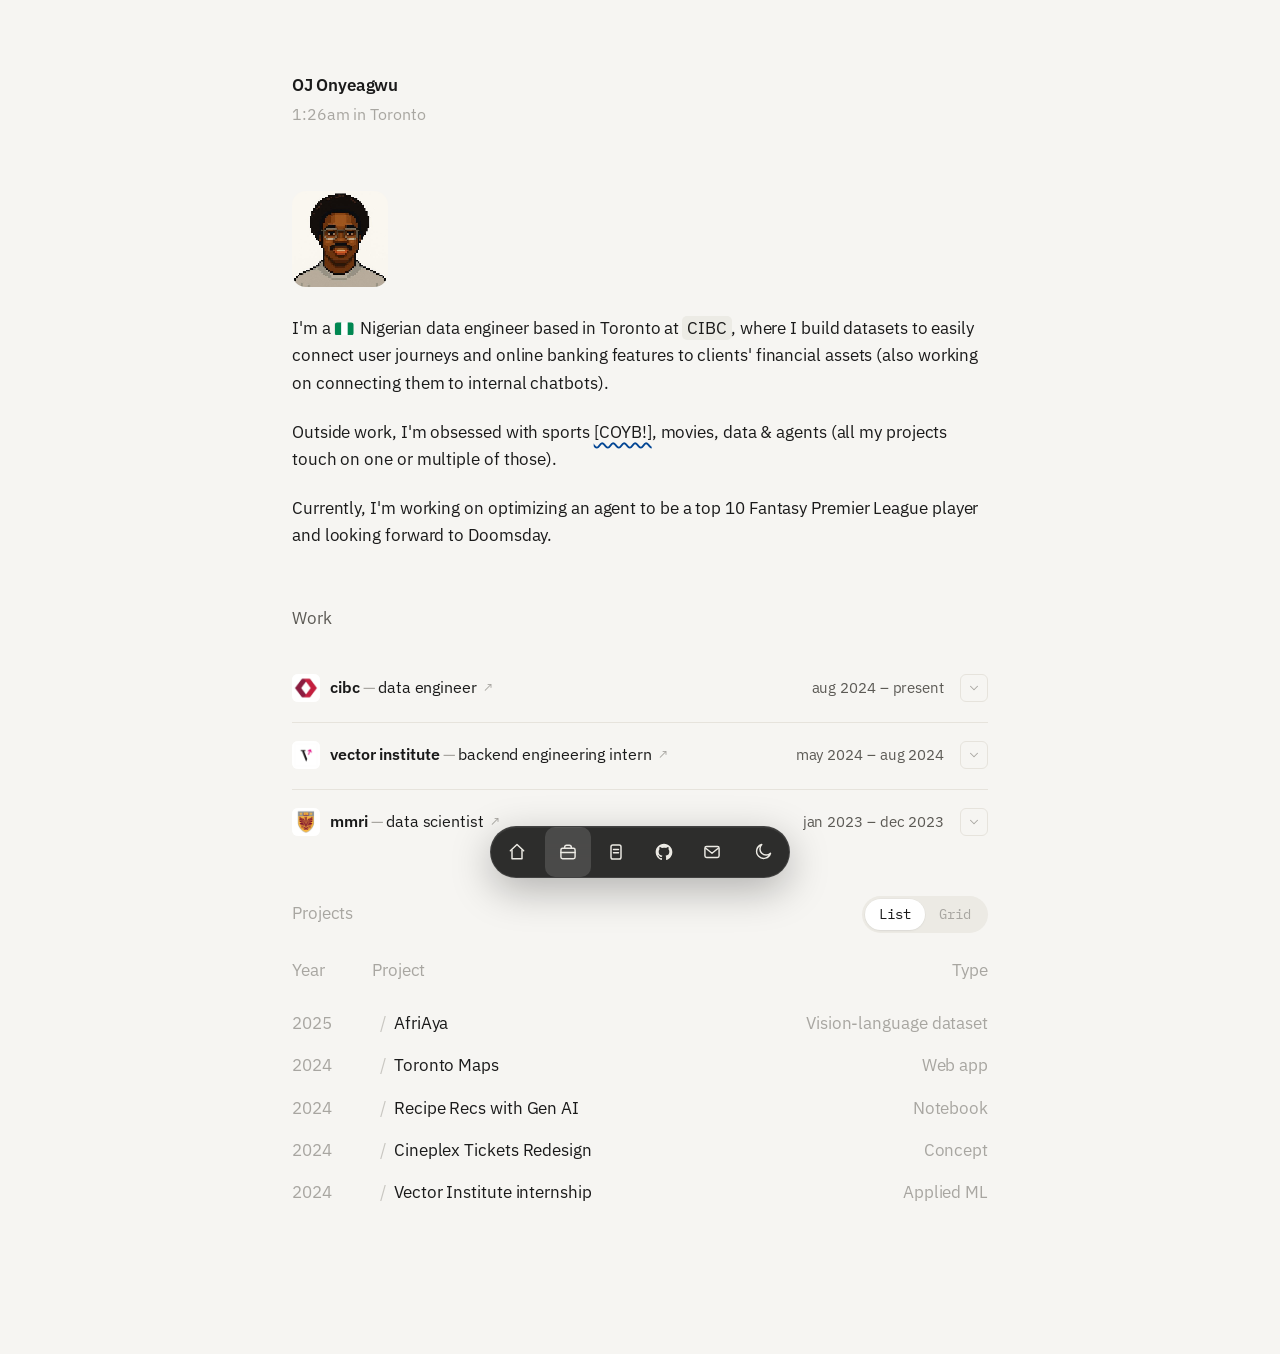
==== commit 8a39aa97: "Refresh the portfolio with dock nav, work logos, and project cards. Drop the McMaster research proje" ====
--- a/index.html
+++ b/index.html
@@ -12,6 +12,7 @@
       --bg: #f6f5f2;
       --text: #1a1a1a;
       --muted: #a8a6a1;
+      --muted-strong: #5c5a55;
       --muted-2: #c9c7c2;
       --rule: #e6e3dc;
       --card-border: #c4c1b8;
@@ -29,6 +30,7 @@
       --bg: #15140f;
       --text: #ebe9e3;
       --muted: #6b6862;
+      --muted-strong: #b4b1aa;
       --muted-2: #3f3d38;
       --rule: #2a2924;
       --card-border: #4a4842;
@@ -59,75 +61,102 @@
     }
 
     .page {
-      max-width: 640px;
+      max-width: 760px;
       margin: 0 auto;
-      padding: 72px 32px 120px;
-    }
-
-    /* ───── sidebar nav ───── */
-    .sidenav {
+      padding: 72px 32px 140px;
+    }
+
+    /* ───── floating dock ───── */
+    .dock {
       position: fixed;
-      top: 72px;
-      left: 32px;
+      left: 50%;
+      bottom: max(22px, env(safe-area-inset-bottom));
+      transform: translateX(-50%);
+      z-index: 40;
       display: flex;
-      flex-direction: column;
-      gap: 4px;
-      z-index: 10;
-    }
-    .sidenav a {
+      align-items: stretch;
+      gap: 2px;
+      height: 52px;
+      padding: 0;
+      overflow: hidden;
+      border-radius: 999px;
+      background: rgba(18, 18, 16, 0.88);
+      border: 1px solid rgba(255, 255, 255, 0.1);
+      box-shadow:
+        0 1px 0 rgba(255, 255, 255, 0.06) inset,
+        0 12px 40px rgba(0, 0, 0, 0.28);
+      backdrop-filter: blur(18px) saturate(1.4);
+      -webkit-backdrop-filter: blur(18px) saturate(1.4);
+    }
+    .dock-btn {
+      width: 46px;
+      border: none;
+      background: transparent;
+      color: #eceae4;
+      border-radius: 10px;
+      display: inline-flex;
+      align-items: center;
+      justify-content: center;
+      cursor: pointer;
+      text-decoration: none;
+      padding: 0;
+      flex-shrink: 0;
+      transition: background 0.18s ease, color 0.18s ease;
+    }
+    .dock-btn:first-child {
+      width: 52px;
+      border-radius: 999px 10px 10px 999px;
+    }
+    .dock-btn:last-child {
+      width: 52px;
+      border-radius: 10px 999px 999px 10px;
+    }
+    .dock-btn:hover {
+      background: rgba(255, 255, 255, 0.08);
+    }
+    .dock-btn.active {
+      background: rgba(255, 255, 255, 0.14);
+    }
+    .dock-btn:focus-visible {
+      outline: 2px solid #fff;
+      outline-offset: -3px;
+    }
+    .dock-btn svg {
+      width: 20px;
+      height: 20px;
       display: block;
-      font-size: 15px;
-      color: var(--muted);
-      text-decoration: none;
-      padding: 6px 14px;
-      border-radius: 6px;
-      transition: background 0.18s ease, color 0.18s ease;
-      letter-spacing: -0.005em;
-    }
-    .sidenav a:hover {
-      color: var(--text);
-    }
-    .sidenav a.active {
-      color: var(--nav-active-text);
-      background: var(--nav-active);
-    }
-    .sidenav .sub {
-      display: flex;
-      flex-direction: column;
-      gap: 2px;
-      padding-left: 14px;
-      margin: 2px 0 4px;
-      max-height: 0;
-      overflow: hidden;
-      transition: max-height 0.25s ease;
-    }
-    body[data-route^="experiments/"] .sidenav .sub {
-      max-height: 400px;
-    }
-    .sidenav .sub a {
-      font-size: 13.5px;
-      padding: 4px 12px;
-      color: var(--muted);
-      border-left: 1px solid var(--rule);
-      border-radius: 0 6px 6px 0;
-    }
-    .sidenav .sub a.active {
-      color: var(--nav-active-text);
-      background: var(--nav-active);
-      border-left-color: var(--nav-active-text);
-    }
-    @media (max-width: 980px) {
-      .sidenav {
-        position: static;
-        flex-direction: row;
+    }
+    .dock-btn.active .icon-home {
+      fill: currentColor;
+    }
+    .dock-btn .icon-sun { display: none; }
+    html[data-theme="dark"] .dock-btn .icon-sun { display: block; }
+    html[data-theme="dark"] .dock-btn .icon-moon { display: none; }
+    html[data-theme="dark"] .dock {
+      background: rgba(38, 37, 32, 0.9);
+      border-color: rgba(255, 255, 255, 0.14);
+    }
+    @media (prefers-reduced-motion: reduce) {
+      .dock-btn { transition: none; }
+    }
+    @media (max-width: 520px) {
+      .dock {
+        height: 48px;
         gap: 0;
-        padding: 0 32px;
-        margin: 24px auto 0;
-        max-width: 640px;
-        flex-wrap: wrap;
+        max-width: calc(100vw - 24px);
       }
-      .sidenav a { padding: 6px 12px; }
-      .sidenav .sub { display: none; }
+      .dock-btn {
+        width: 42px;
+        border-radius: 10px;
+      }
+      .dock-btn:first-child,
+      .dock-btn:last-child {
+        width: 48px;
+      }
+      .dock-btn svg {
+        width: 18px;
+        height: 18px;
+      }
     }
 
     /* ───── header ───── */
@@ -151,46 +180,6 @@
       font-variant-numeric: tabular-nums;
     }
 
-    /* theme toggle pill */
-    .theme-toggle {
-      position: relative;
-      width: 64px;
-      height: 30px;
-      border-radius: 999px;
-      background: var(--toggle-bg);
-      border: none;
-      cursor: pointer;
-      padding: 0;
-      display: flex;
-      align-items: center;
-      justify-content: space-around;
-      transition: background 0.25s ease;
-    }
-    .theme-toggle .knob {
-      position: absolute;
-      top: 3px;
-      left: 3px;
-      width: 24px;
-      height: 24px;
-      border-radius: 50%;
-      background: var(--toggle-knob);
-      box-shadow: 0 1px 2px rgba(0,0,0,0.08), 0 0 0 0.5px rgba(0,0,0,0.04);
-      transition: transform 0.25s ease, background 0.25s ease;
-    }
-    html[data-theme="dark"] .theme-toggle .knob {
-      transform: translateX(34px);
-    }
-    .theme-toggle svg {
-      position: relative;
-      z-index: 1;
-      width: 14px;
-      height: 14px;
-      color: var(--text);
-      opacity: 0.55;
-    }
-    html[data-theme="light"] .theme-toggle .sun { opacity: 1; }
-    html[data-theme="dark"] .theme-toggle .moon { opacity: 1; }
-
     /* ───── prose ───── */
     .prose p {
       margin: 0 0 22px;
@@ -199,6 +188,139 @@
       line-height: 1.6;
     }
     .prose p:last-child { margin-bottom: 0; }
+    .prose .portrait {
+      display: block;
+      width: 96px;
+      height: 96px;
+      object-fit: cover;
+      border-radius: 14px;
+      image-rendering: pixelated;
+      margin: 0 0 28px;
+    }
+    .prose .flag {
+      display: inline-block;
+      width: 1.12em;
+      height: 0.78em;
+      margin: 0 0.14em 0 0;
+      vertical-align: -0.08em;
+      border-radius: 2.5px;
+      overflow: hidden;
+      clip-path: inset(0 round 2.5px);
+      box-shadow: 0 0 0 1px rgba(0, 0, 0, 0.14);
+    }
+    .prose .flag svg {
+      display: block;
+      width: 100%;
+      height: 100%;
+    }
+    html[data-theme="dark"] .prose .flag {
+      box-shadow: 0 0 0 1px rgba(255, 255, 255, 0.2);
+    }
+
+    .coyb {
+      position: relative;
+      display: inline-block;
+    }
+    .coyb-hit {
+      color: inherit;
+      background: none;
+      border: none;
+      padding: 0;
+      margin: 0;
+      font: inherit;
+      cursor: pointer;
+      text-decoration: underline wavy #034694;
+      text-underline-offset: 4px;
+      text-decoration-thickness: 1.6px;
+    }
+    html[data-theme="dark"] .coyb-hit {
+      text-decoration-color: #6d9be8;
+    }
+    .coyb-hit:hover,
+    .coyb.is-open .coyb-hit,
+    .coyb:focus-within .coyb-hit {
+      color: #034694;
+    }
+    html[data-theme="dark"] .coyb-hit:hover,
+    html[data-theme="dark"] .coyb.is-open .coyb-hit,
+    html[data-theme="dark"] .coyb:focus-within .coyb-hit {
+      color: #8eb4f0;
+    }
+    .coyb-pop {
+      position: absolute;
+      left: 50%;
+      bottom: calc(100% + 14px);
+      width: 188px;
+      z-index: 30;
+      pointer-events: none;
+      opacity: 0;
+      transform: translateX(-50%) translateY(10px) scale(0.94);
+      transform-origin: 50% 100%;
+      transition: opacity 0.2s ease, transform 0.28s cubic-bezier(0.2, 0.85, 0.25, 1);
+    }
+    .coyb:hover .coyb-pop,
+    .coyb:focus-within .coyb-pop,
+    .coyb.is-open .coyb-pop {
+      opacity: 1;
+      pointer-events: auto;
+      transform: translateX(-50%) translateY(0) scale(1);
+    }
+    .coyb-card {
+      display: block;
+      padding: 9px 10px 8px;
+      border-radius: 10px;
+      background: var(--widget-card-bg);
+      border: 1px solid var(--widget-card-border);
+      box-shadow: var(--widget-card-shadow);
+    }
+    .coyb-kicker {
+      display: block;
+      font-size: 10px;
+      letter-spacing: 0.04em;
+      color: var(--muted-strong);
+      margin: 0 0 6px;
+    }
+    .coyb-row {
+      display: grid;
+      grid-template-columns: 18px 1fr auto;
+      gap: 6px;
+      align-items: baseline;
+      font-size: 12px;
+      line-height: 1.3;
+      padding: 3px 5px;
+      border-radius: 5px;
+      color: var(--muted-strong);
+    }
+    .coyb-row .pos {
+      font-variant-numeric: tabular-nums;
+      color: var(--muted);
+    }
+    .coyb-row .pts {
+      font-variant-numeric: tabular-nums;
+    }
+    .coyb-row.is-chelsea {
+      background: rgba(3, 70, 148, 0.1);
+      color: var(--text);
+      font-weight: 600;
+    }
+    .coyb-row.is-chelsea .pos {
+      color: #034694;
+    }
+    html[data-theme="dark"] .coyb-row.is-chelsea {
+      background: rgba(109, 155, 232, 0.16);
+    }
+    html[data-theme="dark"] .coyb-row.is-chelsea .pos {
+      color: #8eb4f0;
+    }
+    .coyb-note {
+      display: block;
+      margin-top: 6px;
+      font-size: 10px;
+      color: var(--muted);
+    }
+    @media (prefers-reduced-motion: reduce) {
+      .coyb-pop { transition: none; }
+    }
 
     a.pill {
       color: var(--text);
@@ -212,12 +334,6 @@
     }
     a.pill:hover { background: var(--link-bg-hover); }
 
-    .divider {
-      border: none;
-      border-top: 1px solid var(--rule);
-      margin: 56px 0 40px;
-    }
-
     /* ───── project table ───── */
     .projects {
       width: 100%;
@@ -264,581 +380,6 @@
       color: var(--muted);
       text-align: right;
       white-space: nowrap;
-    }
-
-    .end-rule {
-      border: none;
-      border-top: 1px solid var(--rule);
-      margin: 56px 0 0;
-    }
-
-    /* ───── experiments ───── */
-    .experiments {
-      margin-top: 48px;
-    }
-    .experiments-title {
-      font-size: 17px;
-      font-weight: 600;
-      margin: 0 0 8px;
-      letter-spacing: -0.01em;
-    }
-    .experiments-intro {
-      color: var(--muted);
-      margin: 0 0 24px;
-    }
-
-    /* carousel + widget cards */
-    .experiments-carousel-wrap {
-      width: min(920px, calc(100vw - 48px));
-      margin-left: 50%;
-      transform: translateX(-50%);
-      margin-top: 8px;
-    }
-    .experiments-carousel {
-      display: flex;
-      gap: 14px;
-      overflow-x: auto;
-      scroll-snap-type: x mandatory;
-      padding: 16px 4px 24px;
-      scrollbar-width: thin;
-      justify-content: center;
-    }
-    .experiments-carousel::-webkit-scrollbar { height: 8px; }
-    .experiments-carousel::-webkit-scrollbar-thumb {
-      background: var(--rule);
-      border-radius: 4px;
-    }
-    .exp-card {
-      flex: 0 0 200px;
-      height: 200px;
-      border: 1px solid var(--widget-card-border);
-      border-radius: 16px;
-      background: var(--widget-card-bg);
-      box-shadow: var(--widget-card-shadow);
-      display: flex;
-      align-items: center;
-      justify-content: center;
-      position: relative;
-      scroll-snap-align: start;
-      cursor: pointer;
-      overflow: hidden;
-      transition: transform 0.2s ease, box-shadow 0.2s ease;
-      text-decoration: none;
-      color: inherit;
-    }
-    .exp-card:hover {
-      transform: translateY(-2px);
-      box-shadow: 0 2px 4px rgba(0,0,0,0.05), 0 16px 40px rgba(0,0,0,0.08);
-    }
-
-    /* ---- widgets ---- */
-    .w { display: flex; align-items: center; justify-content: center; width: 100%; height: 100%; }
-
-    /* EPL standings */
-    .w-epl {
-      flex-direction: column;
-      gap: 8px;
-      padding: 14px 14px;
-      align-items: stretch;
-      justify-content: center;
-      width: 100%;
-      height: 100%;
-    }
-    .w-epl .epl-head {
-      display: flex;
-      align-items: baseline;
-      justify-content: space-between;
-      gap: 8px;
-      padding-bottom: 6px;
-      border-bottom: 1px solid var(--rule);
-    }
-    .w-epl .epl-head .lead {
-      font-size: 9.5px;
-      font-weight: 600;
-      letter-spacing: 0.04em;
-      text-transform: uppercase;
-      color: var(--text);
-      white-space: nowrap;
-    }
-    .w-epl .epl-head .gw {
-      font-size: 9px;
-      color: var(--muted);
-      font-variant-numeric: tabular-nums;
-      letter-spacing: 0.02em;
-      white-space: nowrap;
-    }
-    .w-epl .epl-table {
-      display: flex;
-      flex-direction: column;
-      gap: 5px;
-    }
-    .w-epl .epl-row {
-      display: grid;
-      grid-template-columns: 12px 1fr 50px auto;
-      gap: 7px;
-      align-items: center;
-      font-size: 10px;
-      line-height: 1.2;
-    }
-    .w-epl .epl-row .pos {
-      color: var(--muted);
-      font-variant-numeric: tabular-nums;
-      font-size: 9px;
-    }
-    .w-epl .epl-row .team {
-      color: var(--text);
-      overflow: hidden; text-overflow: ellipsis; white-space: nowrap;
-    }
-    .w-epl .epl-row .bar {
-      height: 4px;
-      background: var(--rule);
-      border-radius: 2px;
-      overflow: hidden;
-      position: relative;
-    }
-    .w-epl .epl-row .bar .fill {
-      position: absolute;
-      top: 0; left: 0; bottom: 0;
-      background: var(--text);
-      border-radius: 2px;
-    }
-    .w-epl .epl-row .pts {
-      font-family: "IBM Plex Mono", ui-monospace, monospace;
-      color: var(--text);
-      font-variant-numeric: tabular-nums;
-      font-size: 9.5px;
-      text-align: right;
-      min-width: 16px;
-    }
-    .w-epl .epl-row.top1 .team,
-    .w-epl .epl-row.top1 .pts { font-weight: 600; }
-    .w-epl .epl-row.top1 .pos { color: var(--text); }
-
-    /* EPL detail */
-    .detail-stage .w-epl-detail {
-      width: 100%;
-      max-width: 460px;
-      margin: 0 auto;
-      display: flex;
-      flex-direction: column;
-      gap: 18px;
-    }
-    .epl-control {
-      display: flex;
-      align-items: center;
-      gap: 14px;
-      padding: 0 4px;
-    }
-    .epl-control .gw-label {
-      font-size: 13px;
-      color: var(--text);
-      min-width: 96px;
-      font-variant-numeric: tabular-nums;
-    }
-    .epl-control .gw-label b { font-weight: 600; }
-    .epl-control .slider {
-      flex: 1;
-      -webkit-appearance: none;
-      appearance: none;
-      background: transparent;
-      height: 24px;
-    }
-    .epl-control .slider::-webkit-slider-runnable-track {
-      height: 4px;
-      background: var(--rule);
-      border-radius: 2px;
-    }
-    .epl-control .slider::-moz-range-track {
-      height: 4px;
-      background: var(--rule);
-      border-radius: 2px;
-    }
-    .epl-control .slider::-webkit-slider-thumb {
-      -webkit-appearance: none;
-      width: 16px; height: 16px;
-      background: var(--text);
-      border-radius: 50%;
-      margin-top: -6px;
-      cursor: pointer;
-      border: 2px solid var(--bg);
-      box-shadow: 0 0 0 1px var(--text);
-    }
-    .epl-control .slider::-moz-range-thumb {
-      width: 16px; height: 16px;
-      background: var(--text);
-      border-radius: 50%;
-      cursor: pointer;
-      border: 2px solid var(--bg);
-      box-shadow: 0 0 0 1px var(--text);
-    }
-    .epl-play {
-      width: 28px; height: 28px;
-      border-radius: 50%;
-      border: 1px solid var(--rule);
-      background: var(--bg);
-      color: var(--text);
-      cursor: pointer;
-      display: flex; align-items: center; justify-content: center;
-      padding: 0;
-      flex-shrink: 0;
-    }
-    .epl-play:hover { border-color: var(--text); }
-    .epl-play svg { width: 12px; height: 12px; fill: var(--text); }
-
-    .epl-table-full {
-      display: flex;
-      flex-direction: column;
-      font-size: 13.5px;
-    }
-    .epl-table-full .head-row {
-      display: grid;
-      grid-template-columns: 24px 22px 1fr 44px;
-      gap: 0 12px;
-      align-items: center;
-      color: var(--muted);
-      font-size: 11px;
-      padding: 0 0 8px;
-      border-bottom: 1px solid var(--rule);
-      text-transform: uppercase;
-      letter-spacing: 0.04em;
-    }
-    .epl-table-full .head-row .h-pts { text-align: right; }
-    .epl-table-full .row {
-      display: grid;
-      grid-template-columns: 24px 22px 1fr 44px;
-      gap: 0 12px;
-      align-items: center;
-      padding: 7px 0;
-      border-bottom: 1px solid var(--rule);
-      transition: transform 0.5s cubic-bezier(0.22, 1, 0.36, 1), background 0.3s ease;
-      will-change: transform;
-    }
-    .epl-table-full .row .cell.move {
-      font-size: 11px;
-      text-align: center;
-      transition: color 0.2s ease;
-    }
-    .epl-table-full .row .cell.move.up { color: #2a9d4a; }
-    .epl-table-full .row .cell.move.down { color: #c44; }
-    .epl-table-full .row .cell.move.same { color: var(--muted-2); }
-    .epl-table-full .row .cell.pos {
-      font-variant-numeric: tabular-nums;
-      color: var(--muted);
-      text-align: right;
-    }
-    .epl-table-full .row .cell.team { color: var(--text); }
-    .epl-table-full .row .cell.pts {
-      text-align: right;
-      font-family: "IBM Plex Mono", ui-monospace, monospace;
-      font-variant-numeric: tabular-nums;
-    }
-    .epl-table-full .row.top1 .cell { font-weight: 600; }
-    .epl-table-full .row.top1 .cell.pos,
-    .epl-table-full .row.top4 .cell.pos { color: var(--text); }
-    .epl-table-full .row.bot3 .cell.team,
-    .epl-table-full .row.bot3 .cell.pos { color: #c44; }
-    .epl-table-full .row.flash { background: var(--nav-active); }
-
-    /* Football heatmap */
-    .w-football {
-      flex-direction: column;
-      gap: 8px;
-      padding: 14px 12px;
-      align-items: stretch;
-      justify-content: center;
-    }
-    .w-football .fb-title {
-      font-size: 9px;
-      color: var(--text);
-      font-weight: 500;
-      line-height: 1.3;
-      margin-bottom: 2px;
-      text-align: left;
-      letter-spacing: -0.01em;
-    }
-    .w-football .fb-rows {
-      display: flex;
-      flex-direction: column;
-      gap: 3px;
-    }
-    .w-football .fb-row {
-      display: flex;
-      align-items: center;
-      gap: 4px;
-    }
-    .w-football .fb-label {
-      font-size: 7px;
-      color: var(--text);
-      width: 22px;
-      flex-shrink: 0;
-      letter-spacing: -0.02em;
-      line-height: 1;
-    }
-    .w-football .fb-cells {
-      display: flex;
-      flex-wrap: nowrap;
-      gap: 1.5px;
-      flex: 1;
-      min-width: 0;
-    }
-    .w-football .cell {
-      width: 5px;
-      height: 5px;
-      flex-shrink: 0;
-      border-radius: 1.5px;
-      background: var(--fb-l0);
-    }
-    .w-football .cell.l1 { background: var(--fb-l1); }
-    .w-football .cell.l2 { background: var(--fb-l2); }
-    .w-football .cell.l3 { background: var(--fb-l3); }
-    .w-football .cell.l4 { background: var(--fb-l4); }
-    .w-football .fb-legend {
-      display: flex;
-      align-items: center;
-      gap: 3px;
-      justify-content: flex-end;
-      font-size: 7px;
-      color: var(--text);
-      margin-top: 4px;
-    }
-    .w-football .fb-legend .cell {
-      width: 7px; height: 7px; aspect-ratio: auto;
-    }
-
-    :root {
-      --fb-l0: #ebedf0;
-      --fb-l1: #b6e3b8;
-      --fb-l2: #40c463;
-      --fb-l3: #30a14e;
-      --fb-l4: #216e39;
-    }
-    html[data-theme="dark"] {
-      --fb-l0: #2a2924;
-      --fb-l1: #0e4429;
-      --fb-l2: #006d32;
-      --fb-l3: #26a641;
-      --fb-l4: #39d353;
-    }
-
-    /* Folder */
-    .w-folder { flex-direction: column; gap: 4px; }
-    .w-folder .folder-svg { width: 88px; height: auto; filter: drop-shadow(0 6px 8px rgba(58, 166, 245, 0.18)); }
-    .w-folder .folder-label { text-align: center; }
-    .w-folder .folder-label .name { font-size: 13px; font-weight: 600; color: var(--text); }
-    .w-folder .folder-label .count { font-size: 11px; color: var(--muted); }
-
-    /* Signup */
-    .w-signup .signup-input {
-      display: flex;
-      align-items: center;
-      gap: 0;
-      border: 1px solid var(--rule);
-      border-radius: 999px;
-      padding: 3px 3px 3px 12px;
-      background: var(--bg);
-      min-width: 160px;
-    }
-    .w-signup .signup-input .placeholder { color: var(--muted); font-size: 12px; flex: 1; }
-    .w-signup .signup-input button {
-      background: var(--text);
-      color: var(--bg);
-      border: none;
-      border-radius: 999px;
-      padding: 5px 11px;
-      font: inherit;
-      font-size: 12px;
-      font-weight: 500;
-      cursor: pointer;
-    }
-
-    /* Reactions */
-    .w-reactions { flex-direction: column; gap: 10px; }
-    .w-reactions .react-card {
-      width: 84px;
-      height: 84px;
-      border: 1px solid var(--rule);
-      border-radius: 12px;
-      display: flex;
-      align-items: center;
-      justify-content: center;
-      text-align: center;
-      font-size: 11px;
-      color: var(--muted);
-      background: var(--bg);
-    }
-    .w-reactions .react-bar {
-      display: flex;
-      gap: 6px;
-      align-items: center;
-      font-size: 15px;
-    }
-    .w-reactions .react-bar .emoji {
-      width: 22px; height: 22px;
-      display: inline-flex; align-items: center; justify-content: center;
-      transition: transform 0.18s ease;
-    }
-    .w-reactions .react-bar .emoji.heart { transform: scale(1.25); }
-
-    /* Order card */
-    .w-order .order-card {
-      width: 160px;
-      background: #0d0d0d;
-      color: #ffffff;
-      border-radius: 12px;
-      padding: 11px 12px 10px;
-      font-family: "IBM Plex Sans", sans-serif;
-      box-shadow: 0 8px 20px rgba(0,0,0,0.25);
-    }
-    .w-order .order-title {
-      display: flex; justify-content: space-between; align-items: center;
-      font-size: 11px; color: rgba(255,255,255,0.55);
-      margin-bottom: 6px;
-    }
-    .w-order .spinner {
-      width: 9px; height: 9px; border-radius: 50%;
-      border: 1.5px solid rgba(255,255,255,0.25);
-      border-top-color: #ffffff;
-      animation: spin 1.1s linear infinite;
-    }
-    @keyframes spin { to { transform: rotate(360deg); } }
-    .w-order .order-row {
-      display: flex; justify-content: space-between;
-      font-size: 11px; line-height: 1.7;
-    }
-    .w-order .order-row .key { color: #ffffff; font-weight: 500; }
-    .w-order .order-row .ok { color: #38d76a; font-weight: 500; }
-    .w-order .order-row .pending { color: rgba(255,255,255,0.5); }
-
-    /* Filter chips */
-    .w-filters { padding: 0 14px; }
-    .w-filters .chips {
-      display: flex; flex-wrap: wrap; gap: 5px; justify-content: center;
-      max-width: 180px;
-    }
-    .w-filters .chip {
-      border: 1px solid var(--rule);
-      border-radius: 999px;
-      padding: 3px 10px;
-      font-size: 11px;
-      color: var(--text);
-      background: var(--bg);
-    }
-    .w-filters .chip.active {
-      background: var(--text);
-      color: var(--bg);
-      border-color: var(--text);
-    }
-
-    /* Polaroids */
-    .w-polaroids { position: relative; }
-    .w-polaroids .polaroid {
-      position: absolute;
-      width: 72px; height: 88px;
-      background: var(--widget-card-bg);
-      border: 1px solid var(--rule);
-      box-shadow: 0 4px 10px rgba(0,0,0,0.08);
-      padding: 4px 4px 14px;
-      border-radius: 2px;
-    }
-    .w-polaroids .polaroid .img {
-      width: 100%; height: 100%;
-      background: linear-gradient(135deg, #e6c89c 0%, #f4cdb1 40%, #b0a08e 100%);
-      border-radius: 1px;
-    }
-    .w-polaroids .p1 { transform: translate(-44px, -8px) rotate(-8deg); }
-    .w-polaroids .p2 { transform: translate(0, 0) rotate(2deg); z-index: 2; }
-    .w-polaroids .p2 .img { background: linear-gradient(135deg, #97b9c4 0%, #c8d6c0 100%); }
-    .w-polaroids .p3 { transform: translate(44px, -4px) rotate(8deg); }
-    .w-polaroids .p3 .img { background: linear-gradient(135deg, #6d7c80 0%, #9aa6a8 100%); }
-
-    /* ---- detail view ---- */
-    body[data-route="home"] .page--detail { display: none; }
-    body[data-route^="experiments/"] .page--home { display: none; }
-
-    .page--detail {
-      max-width: 700px;
-      margin: 0 auto;
-      padding: 72px 32px 120px;
-    }
-    .detail-name {
-      font-weight: 600;
-      font-size: 17px;
-      letter-spacing: -0.01em;
-      margin: 0 0 56px;
-    }
-    .detail-name a { color: inherit; text-decoration: none; }
-    .detail-name a:hover { color: var(--muted); }
-    .detail-title {
-      font-size: 17px;
-      font-weight: 600;
-      margin: 0 0 2px;
-      letter-spacing: -0.01em;
-    }
-    .detail-date {
-      color: var(--muted);
-      font-size: 16px;
-      margin: 0 0 18px;
-      font-variant-numeric: tabular-nums;
-    }
-    .detail-desc {
-      font-size: 17px;
-      line-height: 1.6;
-      margin: 0 0 28px;
-    }
-    .detail-stage {
-      border: 1px solid var(--rule);
-      border-radius: 18px;
-      background: var(--widget-card-bg);
-      box-shadow: var(--widget-card-shadow);
-      padding: 48px 32px;
-      min-height: 380px;
-      display: flex;
-      align-items: center;
-      justify-content: center;
-      margin: 0 0 28px;
-    }
-    .detail-stage .w-folder .folder-svg { width: 180px; }
-    .detail-stage .w-folder .folder-label .name { font-size: 18px; }
-    .detail-stage .w-folder .folder-label .count { font-size: 14px; }
-    .detail-stage .w-football {
-      width: 100%;
-      padding: 18px 20px;
-      gap: 14px;
-    }
-    .detail-stage .w-football .fb-title { font-size: 15px; margin-bottom: 8px; }
-    .detail-stage .w-football .fb-rows { gap: 5px; }
-    .detail-stage .w-football .fb-label { font-size: 13px; width: 110px; }
-    .detail-stage .w-football .fb-cells { gap: 4px; }
-    .detail-stage .w-football .cell { width: 14px; height: 14px; border-radius: 3px; }
-    .detail-stage .w-football .fb-legend { font-size: 12px; gap: 5px; margin-top: 10px; }
-    .detail-stage .w-football .fb-legend .cell { width: 12px; height: 12px; }
-    .detail-stage .w-signup .signup-input { min-width: 320px; }
-    .detail-stage .w-order .order-card { width: 280px; }
-    .detail-stage .w-reactions { flex-direction: column; gap: 22px; }
-    .detail-stage .w-reactions .react-card { width: 150px; height: 150px; font-size: 14px; }
-    .detail-stage .w-filters .chips { max-width: 320px; }
-    .detail-stage .w-polaroids .polaroid { width: 130px; height: 156px; }
-    .detail-stage .w-polaroids .p1 { transform: translate(-80px, -14px) rotate(-8deg); }
-    .detail-stage .w-polaroids .p3 { transform: translate(80px, -8px) rotate(8deg); }
-    .detail-credit {
-      color: var(--text);
-      font-size: 16px;
-    }
-    .detail-credit a { color: inherit; }
-    .back-link {
-      display: inline-flex;
-      align-items: center;
-      gap: 6px;
-      color: var(--muted);
-      text-decoration: none;
-      font-size: 14px;
-      margin-bottom: 28px;
-    }
-    .back-link:hover { color: var(--text); }
-
-    @media (max-width: 520px) {
-      .experiments-carousel-wrap { width: 100%; margin-left: 0; transform: none; }
-      .exp-card { flex: 0 0 170px; height: 170px; }
     }
 
     /* ───── projects header + view toggle ───── */
@@ -848,9 +389,16 @@
       justify-content: space-between;
       margin-bottom: 24px;
     }
+    #projects.projects-header {
+      margin-top: 56px;
+    }
     .projects-header .label {
       color: var(--muted);
       font-size: 17px;
+      font-weight: 400;
+    }
+    .work .projects-header .label {
+      color: var(--muted-strong);
     }
     .view-toggle {
       display: inline-flex;
@@ -883,7 +431,7 @@
     body[data-view="list"] .projects-grid-wrap { display: none; }
     body[data-view="grid"] .projects { display: none; }
 
-    /* break out of the 640px column when grid is active */
+    /* break out of the page column when grid is active */
     .projects-grid-wrap {
       width: min(920px, calc(100vw - 48px));
       margin-left: 50%;
@@ -951,6 +499,9 @@
       object-position: top;
       display: block;
     }
+    .pcard .pcard-thumb img.face {
+      object-position: 22% 40%;
+    }
     .pcard .pcard-thumb.placeholder {
       display: flex;
       align-items: center;
@@ -977,78 +528,343 @@
       .pcard { width: 100%; max-width: 280px; }
     }
 
-    /* ───── work table (same vocabulary) ───── */
+    /* ───── work ───── */
     .section-label {
       color: var(--muted);
       font-size: 17px;
       margin: 56px 0 20px;
       font-weight: 400;
     }
-
+    .work {
+      margin: 56px 0 0;
+    }
+    .work-list {
+      display: flex;
+      flex-direction: column;
+    }
+    .work-item {
+      --work-logo: 28px;
+      --work-logo-gap: 10px;
+      --work-indent: calc(var(--work-logo) + var(--work-logo-gap));
+      padding: 18px 0 20px;
+      border-bottom: 1px solid var(--rule);
+    }
+    .work-item:last-child {
+      border-bottom: none;
+      padding-bottom: 4px;
+    }
+    .work-head {
+      display: flex;
+      align-items: center;
+      gap: 12px 16px;
+      cursor: pointer;
+    }
+    .work-org {
+      display: flex;
+      align-items: center;
+      gap: var(--work-logo-gap);
+      min-width: 0;
+      flex: 1;
+    }
+    .work-logo {
+      width: var(--work-logo);
+      height: var(--work-logo);
+      object-fit: contain;
+      flex-shrink: 0;
+      display: block;
+      background: #fff;
+      border-radius: 6px;
+    }
+    .work-meta {
+      font-size: 16px;
+      line-height: 1.35;
+      min-width: 0;
+      margin: 0;
+      white-space: nowrap;
+    }
+    .work-company {
+      font-weight: 600;
+      color: var(--text);
+    }
+    .work-dash {
+      color: var(--muted);
+      margin: 0 0.2em;
+    }
+    .work-role {
+      color: var(--text);
+    }
+    .work-ext {
+      color: var(--muted);
+      text-decoration: none;
+      margin-left: 2px;
+      font-size: 13px;
+      vertical-align: 1px;
+    }
+    .work-ext:hover {
+      color: var(--text);
+    }
+    .work-dates {
+      color: var(--muted-strong);
+      font-size: 15px;
+      white-space: nowrap;
+      flex-shrink: 0;
+      margin-left: auto;
+      font-variant-numeric: tabular-nums;
+    }
+    .work-toggle {
+      display: inline-flex;
+      align-items: center;
+      gap: 8px;
+      flex-shrink: 0;
+      margin: 0;
+      padding: 0;
+      border: none;
+      background: transparent;
+      color: var(--muted);
+      font: inherit;
+      cursor: pointer;
+    }
+    .work-hide {
+      display: none;
+      font-size: 12px;
+      letter-spacing: 0.04em;
+    }
+    .work-item.is-open .work-hide {
+      display: inline;
+    }
+    .work-chevron {
+      width: 28px;
+      height: 28px;
+      display: inline-flex;
+      align-items: center;
+      justify-content: center;
+      border: 1px solid var(--rule);
+      border-radius: 6px;
+      transition: border-color 0.18s ease, color 0.18s ease, background 0.18s ease;
+    }
+    .work-toggle:hover .work-chevron,
+    .work-head:hover .work-chevron {
+      border-color: var(--card-border);
+      color: var(--text);
+    }
+    .work-toggle:focus-visible {
+      outline: none;
+    }
+    .work-toggle:focus-visible .work-chevron {
+      outline: 2px solid var(--text);
+      outline-offset: 2px;
+    }
+    .work-chevron svg {
+      width: 14px;
+      height: 14px;
+      display: block;
+      transition: transform 0.22s ease;
+    }
+    .work-item.is-open .work-chevron svg {
+      transform: rotate(180deg);
+    }
+    .work-desc {
+      display: grid;
+      grid-template-rows: 0fr;
+      padding-left: var(--work-indent);
+      font-size: 16px;
+      line-height: 1.5;
+      color: var(--text);
+      transition: grid-template-rows 0.28s ease;
+    }
+    .work-item.is-open .work-desc {
+      grid-template-rows: 1fr;
+    }
+    .work-desc-inner {
+      overflow: hidden;
+      min-height: 0;
+    }
+    .work-item.is-open .work-desc-inner {
+      padding-top: 12px;
+    }
+    .work-desc ul {
+      margin: 0;
+      padding-left: 1.15em;
+    }
+    .work-desc li {
+      margin: 0 0 5px;
+    }
+    .work-desc li:last-child {
+      margin-bottom: 0;
+    }
+
+    @media (max-width: 720px) {
+      .work-head {
+        flex-wrap: wrap;
+        align-items: center;
+        gap: 8px 12px;
+      }
+      .work-dates {
+        order: 3;
+        width: 100%;
+        margin-left: 0;
+        padding-left: var(--work-indent);
+        white-space: normal;
+      }
+    }
     @media (max-width: 520px) {
-      .page { padding: 48px 22px 96px; }
+      .page { padding: 48px 22px 120px; }
       body { font-size: 16px; }
-      .prose p, .projects { font-size: 16px; }
+      .prose p, .projects, .work-desc, .work-meta { font-size: 16px; }
       .projects tbody td.year { width: 64px; }
+      .work-meta {
+        white-space: normal;
+      }
+    }
+    @media (prefers-reduced-motion: reduce) {
+      .work-desc,
+      .work-chevron,
+      .work-chevron svg { transition: none; }
     }
   </style>
 </head>
 <body data-view="list" data-route="home">
-  <nav class="sidenav" aria-label="Sections">
-    <a href="#about" data-target="about">About Me</a>
-    <a href="#projects" data-target="projects">Projects</a>
-    <a href="#experiments" data-target="experiments">Experiments</a>
-    <div class="sub" id="sidenav-sub">
-      <a href="#experiments/football" data-exp="football">Football graph</a>
-      <a href="#experiments/epl" data-exp="epl">EPL by gameweek</a>
-    </div>
-  </nav>
   <main class="page page--home">
     <header class="header" id="about">
       <div class="who">
         <h1 class="name">OJ Onyeagwu</h1>
         <p class="meta"><span id="local-time">—</span> in Toronto</p>
       </div>
-      <button class="theme-toggle" id="theme-toggle" aria-label="Toggle theme">
-        <span class="knob" aria-hidden="true"></span>
-        <svg class="sun" viewBox="0 0 24 24" fill="none" stroke="currentColor" stroke-width="2" stroke-linecap="round" stroke-linejoin="round" aria-hidden="true">
-          <circle cx="12" cy="12" r="4"/>
-          <path d="M12 2v2M12 20v2M4.93 4.93l1.41 1.41M17.66 17.66l1.41 1.41M2 12h2M20 12h2M4.93 19.07l1.41-1.41M17.66 6.34l1.41-1.41"/>
-        </svg>
-        <svg class="moon" viewBox="0 0 24 24" fill="none" stroke="currentColor" stroke-width="2" stroke-linecap="round" stroke-linejoin="round" aria-hidden="true">
-          <path d="M21 12.79A9 9 0 1 1 11.21 3 7 7 0 0 0 21 12.79z"/>
-        </svg>
-      </button>
     </header>
 
     <section class="prose">
+      <img class="portrait" src="src/images/oj-pixel.png" alt="OJ Onyeagwu" width="96" height="96" />
+
       <p>
-        I'm a data engineer at
-        <a class="pill" href="https://www.cibc.com" target="_blank" rel="noopener">CIBC</a>, where I build pipelines and platforms that move financial data at scale. Before that I was a backend intern at
-        <a class="pill" href="https://vectorinstitute.ai/transforming-user-experiences-with-ai-ojs-internship-success/" target="_blank" rel="noopener">Vector Institute</a>, working on applied ML for user experience research.
+        I'm a
+        <span class="flag" title="Nigeria" aria-hidden="true">
+          <svg viewBox="0 0 6 4" focusable="false">
+            <rect width="2" height="4" fill="#008751"/>
+            <rect x="2" width="2" height="4" fill="#fff"/>
+            <rect x="4" width="2" height="4" fill="#008751"/>
+          </svg>
+        </span>
+        Nigerian data engineer based in Toronto at
+        <a class="pill" href="https://www.cibc.com" target="_blank" rel="noopener">CIBC</a>,
+        where I build datasets to easily connect user journeys and online banking features to clients' financial assets (also working on connecting them to internal chatbots).
       </p>
 
       <p>
-        On the side, I'm a bit obsessed with agents — designing small systems that can plan, retrieve, and reason on their own. I work mostly in Python and TypeScript, with FastAPI, LangChain, Cohere, and a stack of vector stores I keep swapping in and out.
+        Outside work, I'm obsessed with sports
+        <span class="coyb">
+          <button type="button" class="coyb-hit" aria-expanded="false" aria-describedby="coyb-pop">[COYB!]</button>
+          <span class="coyb-pop" id="coyb-pop" role="tooltip">
+            <span class="coyb-card">
+              <span class="coyb-kicker">premier league</span>
+              <span class="coyb-row"><span class="pos">2</span><span class="team">Arsenal</span><span class="pts">9</span></span>
+              <span class="coyb-row"><span class="pos">3</span><span class="team">Hull City</span><span class="pts">7</span></span>
+              <span class="coyb-row is-chelsea"><span class="pos">4</span><span class="team">Chelsea</span><span class="pts">6</span></span>
+              <span class="coyb-row"><span class="pos">5</span><span class="team">Brentford</span><span class="pts">5</span></span>
+              <span class="coyb-row"><span class="pos">6</span><span class="team">Liverpool</span><span class="pts">5</span></span>
+              <span class="coyb-note">after 3 games</span>
+            </span>
+          </span>
+        </span>, movies, data &amp; agents (all my projects touch on one or multiple of those).
       </p>
 
       <p>
-        I care about data, minimalism, and sports — usually in that order. Most of my projects start as a question I can't stop asking, and end up as something small and useful I can show a friend.
-      </p>
-
-      <p>
-        Off the clock, I'm watching <a class="pill" href="#films">films</a>, listening to <a class="pill" href="#music">music</a>, and counting down to the <a class="pill" href="#worldcup">2026 World Cup</a>.
-      </p>
-
-      <p>
-        Reach me at
-        <a class="pill" href="/cdn-cgi/l/email-protection#46292c6829352324292b06212b272f2a6825292b"><span class="__cf_email__" data-cfemail="0c636622637f696e63614c6b616d6560226f6361">[email&#160;protected]</span></a>,
-        <a class="pill" href="https://www.linkedin.com/in/ojonyeagwu/" target="_blank" rel="noopener">LinkedIn</a>, or on
-        <a class="pill" href="https://github.com/osebom" target="_blank" rel="noopener">GitHub</a>.
+        Currently, I'm working on optimizing an agent to be a top 10 Fantasy Premier League player and looking forward to Doomsday.
       </p>
     </section>
 
-    <hr class="divider" />
+    <section class="work" id="work">
+      <div class="projects-header">
+        <span class="label">Work</span>
+      </div>
+      <div class="work-list">
+        <article class="work-item">
+          <div class="work-head">
+            <div class="work-org">
+              <img class="work-logo" src="src/images/work-cibc.png" alt="CIBC" width="28" height="28" />
+              <p class="work-meta">
+                <span class="work-company">cibc</span><span class="work-dash">—</span><span class="work-role">data engineer</span>
+                <a class="work-ext" href="https://www.cibc.com" target="_blank" rel="noopener" aria-label="CIBC website">↗</a>
+              </p>
+            </div>
+            <span class="work-dates">aug 2024 – present</span>
+            <button type="button" class="work-toggle" aria-expanded="false" aria-controls="work-cibc-desc" aria-label="Show details">
+              <span class="work-hide" aria-hidden="true">hide</span>
+              <span class="work-chevron" aria-hidden="true">
+                <svg viewBox="0 0 24 24" fill="none" stroke="currentColor" stroke-width="1.75" stroke-linecap="round" stroke-linejoin="round"><path d="M6 9l6 6 6-6"/></svg>
+              </span>
+            </button>
+          </div>
+          <div class="work-desc" id="work-cibc-desc">
+            <div class="work-desc-inner">
+              <ul>
+                <li>designed data pipelines with databricks, spark &amp; sas to monitor product sales and user journeys</li>
+                <li>parsed 100k+ clickstream events with spark into datasets powering tableau dashboards</li>
+                <li>built a custom chatbot to find internal dashboards via natural language, used by 100+ employees</li>
+                <li>developed and analyzed a 900k+ client dataset using sql/sas on hadoop/impala to identify loyalty trends</li>
+              </ul>
+            </div>
+          </div>
+        </article>
+
+        <article class="work-item">
+          <div class="work-head">
+            <div class="work-org">
+              <img class="work-logo" src="src/images/work-vector.png" alt="Vector Institute" width="28" height="28" />
+              <p class="work-meta">
+                <span class="work-company">vector institute</span><span class="work-dash">—</span><span class="work-role">backend engineering intern</span>
+                <a class="work-ext" href="https://vectorinstitute.ai/transforming-user-experiences-with-ai-ojs-internship-success/" target="_blank" rel="noopener" aria-label="Vector Institute feature">↗</a>
+              </p>
+            </div>
+            <span class="work-dates">may 2024 – aug 2024</span>
+            <button type="button" class="work-toggle" aria-expanded="false" aria-controls="work-vector-desc" aria-label="Show details">
+              <span class="work-hide" aria-hidden="true">hide</span>
+              <span class="work-chevron" aria-hidden="true">
+                <svg viewBox="0 0 24 24" fill="none" stroke="currentColor" stroke-width="1.75" stroke-linecap="round" stroke-linejoin="round"><path d="M6 9l6 6 6-6"/></svg>
+              </span>
+            </button>
+          </div>
+          <div class="work-desc" id="work-vector-desc">
+            <div class="work-desc-inner">
+              <ul>
+                <li>deployed a flask api on gcp with recommendation &amp; semantic search endpoints serving 450+ users</li>
+                <li>built a data pipeline using cron jobs, cohere &amp; wordpress api to update a weekly database with 200+ resources</li>
+                <li>integrated qdrant, boosting search relevance by 30% and reducing processing time by 40%</li>
+                <li>deployed a wordpress plugin with php to push ai enhancements to the live website</li>
+              </ul>
+            </div>
+          </div>
+        </article>
+
+        <article class="work-item">
+          <div class="work-head">
+            <div class="work-org">
+              <img class="work-logo" src="src/images/work-mcmaster.png" alt="McMaster University" width="28" height="28" />
+              <p class="work-meta">
+                <span class="work-company">mmri</span><span class="work-dash">—</span><span class="work-role">data scientist</span>
+                <a class="work-ext" href="https://www.eng.mcmaster.ca/mmri/" target="_blank" rel="noopener" aria-label="MMRI website">↗</a>
+              </p>
+            </div>
+            <span class="work-dates">jan 2023 – dec 2023</span>
+            <button type="button" class="work-toggle" aria-expanded="false" aria-controls="work-mmri-desc" aria-label="Show details">
+              <span class="work-hide" aria-hidden="true">hide</span>
+              <span class="work-chevron" aria-hidden="true">
+                <svg viewBox="0 0 24 24" fill="none" stroke="currentColor" stroke-width="1.75" stroke-linecap="round" stroke-linejoin="round"><path d="M6 9l6 6 6-6"/></svg>
+              </span>
+            </button>
+          </div>
+          <div class="work-desc" id="work-mmri-desc">
+            <div class="work-desc-inner">
+              <ul>
+                <li>built etl data pipelines with pandas to automate health analytics for 40+ machines at honda plants</li>
+                <li>deployed a web app with postgresql &amp; flask to automate sql queries and insights for 100+ machines</li>
+                <li>designed schema &amp; api to serve business requirements and improve inventory tracking by over 50%</li>
+                <li>productized scikit-learn models for predictive maintenance, achieving 30% cost savings</li>
+              </ul>
+            </div>
+          </div>
+        </article>
+      </div>
+    </section>
 
     <div class="projects-header" id="projects">
       <span class="label">Projects</span>
@@ -1094,14 +910,8 @@
         <tr>
           <td class="year">2024</td>
           <td class="slash">/</td>
-          <td class="proj">Vector Institute internship</td>
+          <td class="proj"><a href="https://vectorinstitute.ai/transforming-user-experiences-with-ai-ojs-internship-success/" target="_blank" rel="noopener">Vector Institute internship</a></td>
           <td class="type">Applied ML</td>
-        </tr>
-        <tr>
-          <td class="year">2022 — '23</td>
-          <td class="slash">/</td>
-          <td class="proj">McMaster research</td>
-          <td class="type">Data science</td>
         </tr>
       </tbody>
     </table>
@@ -1136,90 +946,61 @@
         <div class="pcard-thumb"><img src="src/images/movies.png" alt="" /></div>
       </a>
 
-      <div class="pcard" style="cursor: default;">
+      <a class="pcard" href="https://vectorinstitute.ai/transforming-user-experiences-with-ai-ojs-internship-success/" target="_blank" rel="noopener">
         <h3 class="pcard-title">vector—institute</h3>
         <p class="pcard-date">2024</p>
         <p class="pcard-desc">Backend intern on applied ML for user experience research — featured in Vector's annual report.</p>
-        <div class="pcard-thumb placeholder"><span>no screenshot</span></div>
-      </div>
-
-      <div class="pcard" style="cursor: default;">
-        <h3 class="pcard-title">mcmaster—research</h3>
-        <p class="pcard-date">2022 — 2023</p>
-        <p class="pcard-desc">Data science and engineering work across research groups at McMaster University.</p>
-        <div class="pcard-thumb placeholder"><span>no screenshot</span></div>
-      </div>
+        <div class="pcard-thumb"><img class="face" src="src/images/vector-internship.jpg" alt="" /></div>
+      </a>
     </div>
     </div>
 
-    <hr class="end-rule" />
-
-    <section id="experiments" class="experiments">
-      <h2 class="experiments-title">Experiments</h2>
-      <p class="experiments-intro">Tiny widgets I built while learning something. Click one to see it bigger.</p>
-    </section>
-    <div class="experiments-carousel-wrap">
-      <div class="experiments-carousel" id="exp-carousel">
-        <a class="exp-card" href="#experiments/football" data-exp="football">
-          <div class="w w-football">
-            <div class="fb-title">14 G+A · 41 games · 2025–26</div>
-            <div class="fb-rows">
-              <div class="fb-row">
-                <span class="fb-label">PL</span>
-                <div class="fb-cells">
-                  <span class="cell l0"></span><span class="cell l2"></span><span class="cell l0"></span><span class="cell l0"></span><span class="cell l1"></span><span class="cell l0"></span><span class="cell l0"></span><span class="cell l2"></span><span class="cell l0"></span><span class="cell l1"></span><span class="cell l1"></span><span class="cell l0"></span><span class="cell l0"></span><span class="cell l2"></span><span class="cell l0"></span><span class="cell l1"></span><span class="cell l0"></span><span class="cell l3"></span><span class="cell l0"></span><span class="cell l0"></span><span class="cell l2"></span>
-                </div>
-              </div>
-              <div class="fb-row">
-                <span class="fb-label">UCL</span>
-                <div class="fb-cells">
-                  <span class="cell l2"></span><span class="cell l0"></span><span class="cell l1"></span><span class="cell l2"></span><span class="cell l0"></span><span class="cell l0"></span><span class="cell l1"></span>
-                </div>
-              </div>
-              <div class="fb-row">
-                <span class="fb-label">FA</span>
-                <div class="fb-cells">
-                  <span class="cell l0"></span><span class="cell l0"></span>
-                </div>
-              </div>
-              <div class="fb-row">
-                <span class="fb-label">EFL</span>
-                <div class="fb-cells">
-                  <span class="cell l0"></span><span class="cell l1"></span><span class="cell l0"></span>
-                </div>
-              </div>
-            </div>
-            <div class="fb-legend">
-              <span>Less</span>
-              <span class="cell l0"></span>
-              <span class="cell l1"></span>
-              <span class="cell l2"></span>
-              <span class="cell l3"></span>
-              <span class="cell l4"></span>
-              <span>More</span>
-            </div>
-          </div>
-        </a>
-
-        <a class="exp-card" href="#experiments/epl" data-exp="epl">
-          <div class="w w-epl" id="epl-card-w">
-            <!-- populated by JS -->
-          </div>
-        </a>
-      </div>
-    </div>
   </main>
 
-  <main class="page page--detail" id="detail">
-    <p class="detail-name"><a href="#about" data-target="about">OJ Onyeagwu</a></p>
-    <a class="back-link" href="#experiments" data-target="experiments"><span aria-hidden="true">←</span> back to experiments</a>
-    <h2 class="detail-title" id="detail-title">Folder</h2>
-    <p class="detail-date" id="detail-date">5/12/2024</p>
-    <p class="detail-desc" id="detail-desc">An animated macOS folder exploration.</p>
-    <div class="detail-stage" id="detail-stage"></div>
-    <p class="detail-credit" id="detail-credit"></p>
-
-  <script data-cfasync="false" src="/cdn-cgi/scripts/5c5dd728/cloudflare-static/email-decode.min.js"></script><script type="application/json" id="epl-data">{"current_gw":36,"teams":{"1":"Arsenal","2":"Aston Villa","4":"Bournemouth","5":"Brentford","6":"Brighton","3":"Burnley","7":"Chelsea","8":"Crystal Palace","9":"Everton","10":"Fulham","11":"Leeds","12":"Liverpool","13":"Man City","14":"Man Utd","15":"Newcastle","16":"Nott'm Forest","18":"Spurs","17":"Sunderland","19":"West Ham","20":"Wolves"},"gameweeks":{"0":[[1,1,0],[2,2,0],[3,4,0],[4,5,0],[5,6,0],[6,3,0],[7,7,0],[8,8,0],[9,9,0],[10,10,0],[11,11,0],[12,12,0],[13,13,0],[14,14,0],[15,15,0],[16,16,0],[17,18,0],[18,17,0],[19,19,0],[20,20,0]],"1":[[1,13,3],[2,18,3],[3,17,3],[4,12,3],[5,16,3],[6,1,3],[7,11,3],[8,6,1],[9,10,1],[10,2,1],[11,7,1],[12,8,1],[13,15,1],[14,9,0],[15,14,0],[16,4,0],[17,5,0],[18,3,0],[19,19,0],[20,20,0]],"2":[[1,1,6],[2,18,6],[3,12,6],[4,7,4],[5,16,4],[6,13,3],[7,17,3],[8,9,3],[9,4,3],[10,5,3],[11,3,3],[12,11,3],[13,10,2],[14,8,2],[15,15,1],[16,14,1],[17,2,1],[18,6,1],[19,20,0],[20,19,0]],"3":[[1,12,9],[2,7,7],[3,1,6],[4,18,6],[5,9,6],[6,17,6],[7,4,6],[8,8,5],[9,14,4],[10,16,4],[11,6,4],[12,11,4],[13,13,3],[14,3,3],[15,5,3],[16,19,3],[17,15,2],[18,10,2],[19,2,1],[20,20,0]],"4":[[1,12,12],[2,1,9],[3,18,9],[4,4,9],[5,7,8],[6,9,7],[7,17,7],[8,13,6],[9,8,6],[10,15,5],[11,10,5],[12,5,4],[13,6,4],[14,14,4],[15,16,4],[16,11,4],[17,3,3],[18,19,3],[19,2,2],[20,20,0]],"5":[[1,12,15],[2,1,10],[3,18,10],[4,4,10],[5,8,9],[6,7,8],[7,17,8],[8,10,8],[9,13,7],[10,9,7],[11,14,7],[12,11,7],[13,15,6],[14,6,5],[15,16,5],[16,3,4],[17,5,4],[18,2,3],[19,19,3],[20,20,0]],"6":[[1,12,15],[2,1,13],[3,8,12],[4,18,11],[5,17,11],[6,4,11],[7,13,10],[8,7,8],[9,9,8],[10,6,8],[11,10,8],[12,11,8],[13,5,7],[14,14,7],[15,15,6],[16,2,6],[17,16,5],[18,3,4],[19,19,4],[20,20,1]],"7":[[1,1,16],[2,12,15],[3,18,14],[4,4,14],[5,13,13],[6,8,12],[7,7,11],[8,9,11],[9,17,11],[10,14,10],[11,15,9],[12,6,9],[13,2,9],[14,10,8],[15,11,8],[16,5,7],[17,16,5],[18,3,4],[19,19,4],[20,20,2]],"8":[[1,1,19],[2,13,16],[3,4,15],[4,12,15],[5,7,14],[6,18,14],[7,17,14],[8,8,13],[9,14,13],[10,6,12],[11,2,12],[12,9,11],[13,5,10],[14,15,9],[15,10,8],[16,11,8],[17,3,7],[18,16,5],[19,19,4],[20,20,2]],"9":[[1,1,22],[2,4,18],[3,18,17],[4,17,17],[5,13,16],[6,14,16],[7,12,15],[8,2,15],[9,7,14],[10,8,13],[11,5,13],[12,15,12],[13,6,12],[14,9,11],[15,11,11],[16,3,10],[17,10,8],[18,16,5],[19,19,4],[20,20,2]],"10":[[1,1,25],[2,13,19],[3,12,18],[4,17,18],[5,4,18],[6,18,17],[7,7,17],[8,14,17],[9,8,16],[10,6,15],[11,2,15],[12,5,13],[13,15,12],[14,9,12],[15,10,11],[16,11,11],[17,3,10],[18,19,7],[19,16,6],[20,20,2]],"11":[[1,1,26],[2,13,22],[3,7,20],[4,17,19],[5,18,18],[6,2,18],[7,14,18],[8,12,18],[9,4,18],[10,8,17],[11,6,16],[12,5,16],[13,9,15],[14,15,12],[15,10,11],[16,11,11],[17,3,10],[18,19,10],[19,16,9],[20,20,2]],"12":[[1,1,29],[2,7,23],[3,13,22],[4,2,21],[5,8,20],[6,6,19],[7,17,19],[8,4,19],[9,18,18],[10,14,18],[11,9,18],[12,12,18],[13,5,16],[14,15,15],[15,10,14],[16,16,12],[17,19,11],[18,11,11],[19,3,10],[20,20,2]],"13":[[1,1,30],[2,13,25],[3,7,24],[4,2,24],[5,6,22],[6,17,22],[7,14,21],[8,12,21],[9,8,20],[10,5,19],[11,4,19],[12,18,18],[13,15,18],[14,9,18],[15,10,17],[16,16,12],[17,19,11],[18,11,11],[19,3,10],[20,20,2]],"14":[[1,1,33],[2,13,28],[3,2,27],[4,7,24],[5,8,23],[6,17,23],[7,6,22],[8,14,22],[9,12,22],[10,9,21],[11,18,19],[12,15,19],[13,5,19],[14,4,19],[15,10,17],[16,16,15],[17,11,14],[18,19,12],[19,3,10],[20,20,2]],"15":[[1,1,33],[2,13,31],[3,2,30],[4,8,26],[5,7,25],[6,14,25],[7,9,24],[8,6,23],[9,17,23],[10,12,23],[11,18,22],[12,15,22],[13,4,20],[14,5,19],[15,10,17],[16,11,15],[17,16,15],[18,19,13],[19,3,10],[20,20,2]],"16":[[1,1,36],[2,13,34],[3,2,33],[4,7,28],[5,8,26],[6,14,26],[7,12,26],[8,17,26],[9,9,24],[10,6,23],[11,18,22],[12,15,22],[13,4,21],[14,10,20],[15,5,20],[16,16,18],[17,11,16],[18,19,13],[19,3,10],[20,20,2]],"17":[[1,1,39],[2,13,37],[3,2,36],[4,7,29],[5,12,29],[6,17,27],[7,14,26],[8,8,26],[9,6,24],[10,9,24],[11,15,23],[12,5,23],[13,10,23],[14,18,22],[15,4,22],[16,11,19],[17,16,18],[18,19,13],[19,3,11],[20,20,2]],"18":[[1,1,42],[2,13,40],[3,2,39],[4,12,32],[5,7,29],[6,14,29],[7,17,28],[8,5,26],[9,8,26],[10,10,26],[11,18,25],[12,9,25],[13,6,24],[14,15,23],[15,4,22],[16,11,20],[17,16,18],[18,19,13],[19,3,12],[20,20,2]],"19":[[1,1,45],[2,13,41],[3,2,39],[4,12,33],[5,7,30],[6,14,30],[7,17,29],[8,9,28],[9,5,27],[10,8,27],[11,10,27],[12,18,26],[13,15,26],[14,6,25],[15,4,23],[16,11,21],[17,16,18],[18,19,14],[19,3,12],[20,20,3]],"20":[[1,1,48],[2,13,42],[3,2,42],[4,12,34],[5,7,31],[6,14,31],[7,5,30],[8,17,30],[9,15,29],[10,6,28],[11,10,28],[12,9,28],[13,18,27],[14,8,27],[15,4,23],[16,11,22],[17,16,18],[18,19,14],[19,3,12],[20,20,6]],"21":[[1,1,49],[2,13,43],[3,2,43],[4,12,35],[5,5,33],[6,15,32],[7,14,32],[8,7,31],[9,10,31],[10,17,30],[11,6,29],[12,9,29],[13,8,28],[14,18,27],[15,4,26],[16,11,22],[17,16,21],[18,19,14],[19,3,13],[20,20,7]],"22":[[1,1,50],[2,13,43],[3,2,43],[4,12,36],[5,14,35],[6,7,34],[7,5,33],[8,15,33],[9,17,33],[10,9,32],[11,10,31],[12,6,30],[13,8,28],[14,18,27],[15,4,27],[16,11,25],[17,16,22],[18,19,17],[19,3,14],[20,20,8]],"23":[[1,1,50],[2,13,46],[3,2,46],[4,14,38],[5,7,37],[6,12,36],[7,10,34],[8,5,33],[9,15,33],[10,9,33],[11,17,33],[12,6,30],[13,4,30],[14,18,28],[15,8,28],[16,11,26],[17,16,25],[18,19,20],[19,3,15],[20,20,8]],"24":[[1,1,53],[2,13,47],[3,2,46],[4,14,41],[5,7,40],[6,12,39],[7,5,36],[8,17,36],[9,10,34],[10,9,34],[11,15,33],[12,4,33],[13,6,31],[14,18,29],[15,8,29],[16,11,26],[17,16,26],[18,19,20],[19,3,15],[20,20,8]],"25":[[1,1,56],[2,13,50],[3,2,47],[4,14,44],[5,7,43],[6,12,39],[7,5,39],[8,9,37],[9,17,36],[10,10,34],[11,4,34],[12,15,33],[13,8,32],[14,6,31],[15,18,29],[16,11,29],[17,16,26],[18,19,23],[19,3,15],[20,20,8]],"26":[[1,1,58],[2,13,53],[3,2,50],[4,14,45],[5,7,44],[6,12,42],[7,5,40],[8,9,37],[9,4,37],[10,15,36],[11,17,36],[12,10,34],[13,8,32],[14,6,31],[15,11,30],[16,18,29],[17,16,27],[18,19,24],[19,3,18],[20,20,10]],"27":[[1,1,61],[2,13,56],[3,2,51],[4,14,48],[5,7,45],[6,12,45],[7,5,40],[8,4,38],[9,9,37],[10,10,37],[11,15,36],[12,17,36],[13,8,35],[14,6,34],[15,11,31],[16,18,29],[17,16,27],[18,19,25],[19,3,19],[20,20,10]],"28":[[1,1,64],[2,13,59],[3,14,51],[4,2,51],[5,12,48],[6,7,45],[7,5,43],[8,9,40],[9,10,40],[10,4,39],[11,6,37],[12,17,37],[13,15,36],[14,8,35],[15,11,31],[16,18,29],[17,16,27],[18,19,25],[19,3,19],[20,20,13]],"29":[[1,1,67],[2,13,60],[3,14,51],[4,2,51],[5,7,48],[6,12,48],[7,5,44],[8,9,43],[9,4,40],[10,10,40],[11,17,40],[12,15,39],[13,8,38],[14,6,37],[15,11,31],[16,18,29],[17,16,28],[18,19,28],[19,3,19],[20,20,16]],"30":[[1,1,70],[2,13,61],[3,14,54],[4,2,51],[5,12,49],[6,7,48],[7,5,45],[8,9,43],[9,15,42],[10,4,41],[11,10,41],[12,6,40],[13,17,40],[14,8,39],[15,11,32],[16,18,30],[17,16,29],[18,19,29],[19,3,20],[20,20,17]],"31":[[1,1,70],[2,13,61],[3,14,55],[4,2,54],[5,12,49],[6,7,48],[7,5,46],[8,9,46],[9,10,44],[10,6,43],[11,17,43],[12,15,42],[13,4,42],[14,8,39],[15,11,33],[16,16,32],[17,18,30],[18,19,29],[19,3,20],[20,20,17]],"32":[[1,1,70],[2,13,64],[3,14,55],[4,2,55],[5,12,52],[6,7,48],[7,5,47],[8,9,47],[9,6,46],[10,17,46],[11,4,45],[12,10,44],[13,8,42],[14,15,42],[15,11,36],[16,16,33],[17,19,32],[18,18,30],[19,3,20],[20,20,17]],"33":[[1,13,70],[2,1,70],[3,14,58],[4,2,58],[5,12,55],[6,6,50],[7,4,49],[8,7,48],[9,5,48],[10,9,47],[11,17,46],[12,10,45],[13,8,43],[14,15,42],[15,11,40],[16,16,36],[17,19,33],[18,18,31],[19,3,20],[20,20,17]],"34":[[1,1,73],[2,13,70],[3,14,61],[4,12,58],[5,2,58],[6,6,50],[7,4,49],[8,7,48],[9,5,48],[10,10,48],[11,9,47],[12,17,46],[13,8,43],[14,15,42],[15,11,40],[16,16,39],[17,19,36],[18,18,34],[19,3,20],[20,20,17]],"35":[[1,1,76],[2,13,71],[3,14,64],[4,12,58],[5,2,58],[6,4,52],[7,5,51],[8,6,50],[9,7,48],[10,9,48],[11,10,48],[12,17,47],[13,15,45],[14,11,43],[15,8,43],[16,16,42],[17,18,37],[18,19,36],[19,3,20],[20,20,18]],"36":[[1,1,79],[2,13,77],[3,14,65],[4,12,59],[5,2,59],[6,4,55],[7,6,53],[8,5,51],[9,7,49],[10,9,49],[11,10,48],[12,17,48],[13,15,46],[14,11,44],[15,8,44],[16,16,43],[17,18,38],[18,19,36],[19,3,21],[20,20,18]]}}</script>
+
+  <nav class="dock" aria-label="Primary">
+    <a href="#about" class="dock-btn" data-target="about" title="About" aria-label="About">
+      <svg class="icon-home" viewBox="0 0 24 24" fill="none" stroke="currentColor" stroke-width="1.75" stroke-linecap="round" stroke-linejoin="round" aria-hidden="true">
+        <path d="M4 10.5 12 3l8 7.5"/>
+        <path d="M6 9.8V20h12V9.8"/>
+      </svg>
+    </a>
+    <a href="#work" class="dock-btn" data-target="work" title="Work" aria-label="Work">
+      <svg viewBox="0 0 24 24" fill="none" stroke="currentColor" stroke-width="1.75" stroke-linecap="round" stroke-linejoin="round" aria-hidden="true">
+        <rect x="3.5" y="7.5" width="17" height="12.5" rx="2"/>
+        <path d="M8 7.5V6.2A2.2 2.2 0 0 1 10.2 4h3.6A2.2 2.2 0 0 1 16 6.2V7.5"/>
+        <path d="M3.5 12.5h17"/>
+      </svg>
+    </a>
+    <a href="#projects" class="dock-btn" data-target="projects" title="Projects" aria-label="Projects">
+      <svg viewBox="0 0 24 24" fill="none" stroke="currentColor" stroke-width="1.75" stroke-linecap="round" stroke-linejoin="round" aria-hidden="true">
+        <rect x="6" y="3.5" width="12" height="17" rx="2.2"/>
+        <path d="M9 9h6M9 13h6"/>
+      </svg>
+    </a>
+    <a href="https://github.com/osebom" class="dock-btn" target="_blank" rel="noopener" title="GitHub" aria-label="GitHub">
+      <svg viewBox="0 0 24 24" fill="currentColor" aria-hidden="true">
+        <path d="M12 2C6.477 2 2 6.477 2 12c0 4.42 2.865 8.17 6.839 9.49.5.092.682-.217.682-.482 0-.237-.008-.866-.013-1.7-2.782.604-3.369-1.34-3.369-1.34-.454-1.156-1.11-1.463-1.11-1.463-.908-.62.069-.608.069-.608 1.003.07 1.531 1.03 1.531 1.03.892 1.529 2.341 1.087 2.91.832.092-.647.35-1.088.636-1.338-2.22-.253-4.555-1.11-4.555-4.943 0-1.091.39-1.984 1.029-2.683-.103-.253-.446-1.27.098-2.647 0 0 .84-.269 2.75 1.025A9.578 9.578 0 0 1 12 6.836c.85.004 1.705.114 2.504.336 1.909-1.294 2.747-1.025 2.747-1.025.546 1.377.203 2.394.1 2.647.64.699 1.028 1.592 1.028 2.683 0 3.842-2.339 4.687-4.566 4.935.359.309.678.919.678 1.852 0 1.336-.012 2.415-.012 2.743 0 .267.18.578.688.48C19.138 20.167 22 16.418 22 12c0-5.523-4.477-10-10-10z"/>
+      </svg>
+    </a>
+    <a href="/cdn-cgi/l/email-protection#46292c6829352324292b06212b272f2a6825292b" class="dock-btn" title="Email" aria-label="Email">
+      <svg viewBox="0 0 24 24" fill="none" stroke="currentColor" stroke-width="1.75" stroke-linecap="round" stroke-linejoin="round" aria-hidden="true">
+        <rect x="3.5" y="5.5" width="17" height="13" rx="2"/>
+        <path d="m4.5 7.5 7.5 6 7.5-6"/>
+      </svg>
+    </a>
+    <button type="button" class="dock-btn" id="theme-toggle" title="Toggle theme" aria-label="Toggle theme">
+      <svg class="icon-moon" viewBox="0 0 24 24" fill="none" stroke="currentColor" stroke-width="1.75" stroke-linecap="round" stroke-linejoin="round" aria-hidden="true">
+        <path d="M21 13.5A8.5 8.5 0 1 1 10.5 3 7 7 0 0 0 21 13.5z"/>
+      </svg>
+      <svg class="icon-sun" viewBox="0 0 24 24" fill="none" stroke="currentColor" stroke-width="1.75" stroke-linecap="round" stroke-linejoin="round" aria-hidden="true">
+        <circle cx="12" cy="12" r="4"/>
+        <path d="M12 3v1.8M12 19.2V21M4.93 4.93l1.27 1.27M17.8 17.8l1.27 1.27M3 12h1.8M19.2 12H21M4.93 19.07l1.27-1.27M17.8 6.2l1.27-1.27"/>
+      </svg>
+    </button>
+  </nav>
+
+  <script data-cfasync="false" src="/cdn-cgi/scripts/5c5dd728/cloudflare-static/email-decode.min.js"></script>
   <script>
     // ── theme: respect saved choice, fall back to system, persist ──
     (function initTheme() {
@@ -1234,6 +1015,22 @@
       const next = cur === 'dark' ? 'light' : 'dark';
       document.documentElement.setAttribute('data-theme', next);
       localStorage.setItem('theme', next);
+    });
+
+    // ── work accordion ──
+    document.querySelectorAll('.work-item').forEach(item => {
+      const head = item.querySelector('.work-head');
+      const btn = item.querySelector('.work-toggle');
+      if (!head || !btn) return;
+      const setOpen = (open) => {
+        item.classList.toggle('is-open', open);
+        btn.setAttribute('aria-expanded', String(open));
+        btn.setAttribute('aria-label', open ? 'Hide details' : 'Show details');
+      };
+      head.addEventListener('click', (e) => {
+        if (e.target.closest('.work-ext')) return;
+        setOpen(!item.classList.contains('is-open'));
+      });
     });
 
     // ── live local time in Toronto ──
@@ -1257,258 +1054,37 @@
     renderTime();
     setInterval(renderTime, 30 * 1000);
 
-    // ── EPL standings widget ──
-    const EPL_DATA = JSON.parse(document.getElementById('epl-data').textContent);
-
-    function renderEPLCard() {
-      const w = document.getElementById('epl-card-w');
-      if (!w) return;
-      const gw = EPL_DATA.current_gw;
-      const standings = EPL_DATA.gameweeks[gw].slice(0, 6);
-      const maxPts = standings[0][2] || 1;
-      const rows = standings.map(([pos, tid, pts]) => {
-        const pct = Math.max(8, Math.round((pts / maxPts) * 100));
-        return `
-        <div class="epl-row ${pos === 1 ? 'top1' : ''}">
-          <span class="pos">${pos}</span>
-          <span class="team">${EPL_DATA.teams[tid]}</span>
-          <span class="bar"><span class="fill" style="width:${pct}%"></span></span>
-          <span class="pts">${pts}</span>
-        </div>
-        `;
-      }).join('');
-      w.innerHTML = `
-        <div class="epl-head">
-          <span class="lead">Premier League</span>
-          <span class="gw">GW ${gw}</span>
-        </div>
-        <div class="epl-table">${rows}</div>
-      `;
-    }
-    renderEPLCard();
-
-    let eplPlayTimer = null;
-    let eplCurrentGw = EPL_DATA.current_gw;
-
-    function renderEPLDetail() {
-      const stage = document.getElementById('detail-stage');
-      const maxGw = Math.max(...Object.keys(EPL_DATA.gameweeks).map(Number));
-      eplCurrentGw = EPL_DATA.current_gw;
-      stage.innerHTML = `
-        <div class="w-epl-detail">
-          <div class="epl-control">
-            <button type="button" class="epl-play" id="epl-play" aria-label="Play">
-              <svg viewBox="0 0 12 12"><path d="M3 2 L10 6 L3 10 Z"></path></svg>
-            </button>
-            <span class="gw-label">Gameweek <b id="epl-gw-num">${eplCurrentGw}</b></span>
-            <input type="range" class="slider" id="epl-slider" min="0" max="${maxGw}" step="1" value="${eplCurrentGw}" aria-label="Gameweek" />
-          </div>
-          <div class="epl-table-full" id="epl-table-full">
-            <div class="head-row">
-              <span class="h-move"></span>
-              <span class="h-pos">#</span>
-              <span class="h-team">Team</span>
-              <span class="h-pts">Pts</span>
-            </div>
-          </div>
-        </div>
-      `;
-      buildEPLRows();
-      renderEPLTable(eplCurrentGw, false);
-      const slider = document.getElementById('epl-slider');
-      slider.addEventListener('input', (e) => {
-        stopEPLPlay();
-        eplCurrentGw = +e.target.value;
-        document.getElementById('epl-gw-num').textContent = eplCurrentGw;
-        renderEPLTable(eplCurrentGw, true);
+    // ── [COYB!] chelsea table hover ──
+    (function initCoyb() {
+      const wrap = document.querySelector('.coyb');
+      if (!wrap) return;
+      const btn = wrap.querySelector('.coyb-hit');
+      const setOpen = (open) => {
+        wrap.classList.toggle('is-open', open);
+        btn.setAttribute('aria-expanded', String(open));
+      };
+      btn.addEventListener('click', (e) => {
+        e.stopPropagation();
+        setOpen(!wrap.classList.contains('is-open'));
       });
-      document.getElementById('epl-play').addEventListener('click', toggleEPLPlay);
-    }
-
-    // build one row per team; reorder them on each gw change for FLIP
-    function buildEPLRows() {
-      const container = document.getElementById('epl-table-full');
-      Object.keys(EPL_DATA.teams).forEach(tid => {
-        const row = document.createElement('div');
-        row.className = 'row';
-        row.dataset.team = tid;
-        row.innerHTML = `
-          <span class="cell move same">─</span>
-          <span class="cell pos">0</span>
-          <span class="cell team">${EPL_DATA.teams[tid]}</span>
-          <span class="cell pts">0</span>
-        `;
-        container.appendChild(row);
+      document.addEventListener('click', (e) => {
+        if (!wrap.contains(e.target)) setOpen(false);
       });
-    }
-
-    function renderEPLTable(gw, animate) {
-      const container = document.getElementById('epl-table-full');
-      const standings = EPL_DATA.gameweeks[gw];
-      const prev = gw > 0 ? EPL_DATA.gameweeks[gw - 1] : null;
-      const prevPos = {};
-      if (prev) prev.forEach(([pos, tid]) => { prevPos[tid] = pos; });
-
-      // index of rows by team id
-      const rowByTeam = {};
-      container.querySelectorAll('.row').forEach(r => { rowByTeam[r.dataset.team] = r; });
-
-      // FLIP: capture old positions
-      const oldRects = new Map();
-      if (animate) {
-        Object.values(rowByTeam).forEach(r => {
-          oldRects.set(r.dataset.team, r.getBoundingClientRect().top);
-        });
-      }
-
-      // reorder DOM + update content
-      standings.forEach(([pos, tid, pts]) => {
-        const row = rowByTeam[tid];
-        if (!row) return;
-        const prevP = prevPos[tid];
-        let move = '─', moveCls = 'same';
-        if (prevP !== undefined) {
-          if (prevP > pos) { move = '▲'; moveCls = 'up'; }
-          else if (prevP < pos) { move = '▼'; moveCls = 'down'; }
-        }
-        const moveEl = row.querySelector('.move');
-        moveEl.textContent = gw === 0 ? '' : move;
-        moveEl.className = 'cell move ' + moveCls;
-
-        row.querySelector('.pos').textContent = pos;
-        row.querySelector('.pts').textContent = pts;
-
-        // zone classes
-        row.classList.remove('top1', 'top4', 'bot3');
-        if (pos === 1) row.classList.add('top1');
-        else if (pos <= 4) row.classList.add('top4');
-        else if (pos >= 18) row.classList.add('bot3');
-
-        container.appendChild(row); // move to end in new order
+      document.addEventListener('keydown', (e) => {
+        if (e.key === 'Escape') setOpen(false);
       });
-
-      // FLIP: invert + play
-      if (animate) {
-        container.querySelectorAll('.row').forEach(r => {
-          const oldTop = oldRects.get(r.dataset.team);
-          if (oldTop === undefined) return;
-          const newTop = r.getBoundingClientRect().top;
-          const delta = oldTop - newTop;
-          if (delta) {
-            r.style.transition = 'none';
-            r.style.transform = `translateY(${delta}px)`;
-            // force reflow then play
-            // eslint-disable-next-line no-unused-expressions
-            r.offsetHeight;
-            r.style.transition = '';
-            r.style.transform = '';
-          }
-        });
-      }
-    }
-
-    function toggleEPLPlay() {
-      if (eplPlayTimer) { stopEPLPlay(); return; }
-      const btn = document.getElementById('epl-play');
-      btn.querySelector('svg').innerHTML = '<rect x="3" y="2" width="2" height="8"></rect><rect x="7" y="2" width="2" height="8"></rect>';
-      const slider = document.getElementById('epl-slider');
-      const maxGw = +slider.max;
-      // start from 0 if at end
-      if (eplCurrentGw >= maxGw) eplCurrentGw = 0;
-      eplPlayTimer = setInterval(() => {
-        eplCurrentGw++;
-        if (eplCurrentGw > maxGw) { stopEPLPlay(); return; }
-        slider.value = eplCurrentGw;
-        document.getElementById('epl-gw-num').textContent = eplCurrentGw;
-        renderEPLTable(eplCurrentGw, true);
-      }, 600);
-    }
-    function stopEPLPlay() {
-      if (!eplPlayTimer) return;
-      clearInterval(eplPlayTimer);
-      eplPlayTimer = null;
-      const btn = document.getElementById('epl-play');
-      if (btn) btn.querySelector('svg').innerHTML = '<path d="M3 2 L10 6 L3 10 Z"></path>';
-    }
-
-    // ── sidebar active section ──
-    const EXPERIMENTS = {
-      football:  { name: 'Football graph', date: '11/04/2025', desc: 'A GitHub-style contributions heatmap for footballers — rows are competitions, squares are matches, intensity is goals + assists.', credit: '', repo: 'https://github.com/osebom/football_githubgraph', live: 'https://football-githubgraph.vercel.app' },
-      epl:       { name: 'EPL by gameweek', date: '12/01/2025', desc: 'A live Premier League table you can scrub through gameweek by gameweek — watch positions move from August to May.', credit: '' },
-    };
-
-    function parseRoute() {
-      const h = (location.hash || '').replace(/^#/, '');
-      if (h.startsWith('experiments/')) {
-        const id = h.split('/')[1];
-        if (EXPERIMENTS[id]) return { kind: 'detail', id };
-      }
-      return { kind: 'home', anchor: h || 'about' };
-    }
-
-    function renderDetail(id) {
-      const exp = EXPERIMENTS[id];
-      if (!exp) return;
-      document.getElementById('detail-title').textContent = exp.name;
-      document.getElementById('detail-date').textContent = exp.date;
-      document.getElementById('detail-desc').textContent = exp.desc;
-      const credit = document.getElementById('detail-credit');
-      const bits = [];
-      if (exp.repo) bits.push('<a class="pill" href="' + exp.repo + '" target="_blank" rel="noopener">repo</a>');
-      if (exp.live) bits.push('<a class="pill" href="' + exp.live + '" target="_blank" rel="noopener">live demo</a>');
-      if (exp.credit) bits.push(exp.credit);
-      credit.innerHTML = bits.join(' &nbsp; · &nbsp; ');
-      credit.style.display = bits.length ? 'block' : 'none';
-      // build the widget into the stage
-      stopEPLPlay();
-      const stage = document.getElementById('detail-stage');
-      stage.innerHTML = '';
-      if (id === 'epl') {
-        renderEPLDetail();
-      } else {
-        const src = document.querySelector('.exp-card[data-exp="' + id + '"] .w');
-        if (src) stage.appendChild(src.cloneNode(true));
-      }
-    }
-
-    function applyRoute() {
-      const route = parseRoute();
-      const body = document.body;
-      const links = document.querySelectorAll('.sidenav > a');
-      const subLinks = document.querySelectorAll('.sidenav .sub a');
-
-      if (route.kind === 'detail') {
-        body.setAttribute('data-route', 'experiments/' + route.id);
-        renderDetail(route.id);
-        // sidebar: Experiments parent active, sub-item active
-        links.forEach(l => l.classList.toggle('active', l.dataset.target === 'experiments'));
-        subLinks.forEach(l => l.classList.toggle('active', l.dataset.exp === route.id));
-        window.scrollTo({ top: 0, behavior: 'auto' });
-      } else {
-        body.setAttribute('data-route', 'home');
-        subLinks.forEach(l => l.classList.remove('active'));
-        // initial active = anchor
-        links.forEach(l => l.classList.toggle('active', l.dataset.target === route.anchor));
-        // scroll to anchor section
-        const el = document.getElementById(route.anchor);
-        if (el && route.anchor !== 'about') {
-          const y = el.getBoundingClientRect().top + window.scrollY - 24;
-          window.scrollTo({ top: y, behavior: 'auto' });
-        }
-      }
-    }
-
-    (function initSideNav() {
-      const links = document.querySelectorAll('.sidenav > a');
-      const subLinks = document.querySelectorAll('.sidenav .sub a');
-      const targets = ['about', 'projects', 'experiments'].map(id => document.getElementById(id)).filter(Boolean);
+    })();
+
+    // ── dock active section ──
+    (function initDockNav() {
+      const links = document.querySelectorAll('.dock a[data-target]');
+      const targets = ['about', 'work', 'projects'].map(id => document.getElementById(id)).filter(Boolean);
 
       function setActiveMain(id) {
         links.forEach(l => l.classList.toggle('active', l.dataset.target === id));
       }
 
       const io = new IntersectionObserver((entries) => {
-        if (document.body.getAttribute('data-route') !== 'home') return;
         const visible = entries.filter(e => e.isIntersecting)
           .sort((a, b) => a.boundingClientRect.top - b.boundingClientRect.top);
         if (visible[0]) setActiveMain(visible[0].target.id);
@@ -1518,11 +1094,6 @@
       links.forEach(l => l.addEventListener('click', (e) => {
         const id = l.dataset.target;
         e.preventDefault();
-        // when on detail, going to a main section means routing home
-        if (document.body.getAttribute('data-route') !== 'home') {
-          location.hash = id === 'about' ? '' : '#' + id;
-          return;
-        }
         const el = document.getElementById(id);
         if (el) {
           const y = el.getBoundingClientRect().top + window.scrollY - 24;
@@ -1531,32 +1102,6 @@
           history.replaceState(null, '', id === 'about' ? '#' : '#' + id);
         }
       }));
-
-      // sub-links: route to detail
-      subLinks.forEach(l => l.addEventListener('click', (e) => {
-        e.preventDefault();
-        location.hash = '#experiments/' + l.dataset.exp;
-      }));
-
-      // back-link / name-link inside detail
-      document.querySelectorAll('.page--detail a[data-target]').forEach(l => {
-        l.addEventListener('click', (e) => {
-          e.preventDefault();
-          const t = l.dataset.target;
-          location.hash = t === 'about' ? '' : '#' + t;
-        });
-      });
-
-      // exp cards
-      document.querySelectorAll('.exp-card').forEach(card => {
-        card.addEventListener('click', (e) => {
-          e.preventDefault();
-          location.hash = '#experiments/' + card.dataset.exp;
-        });
-      });
-
-      window.addEventListener('hashchange', applyRoute);
-      applyRoute();
     })();
 
     // ── projects view toggle (list / grid) ──
